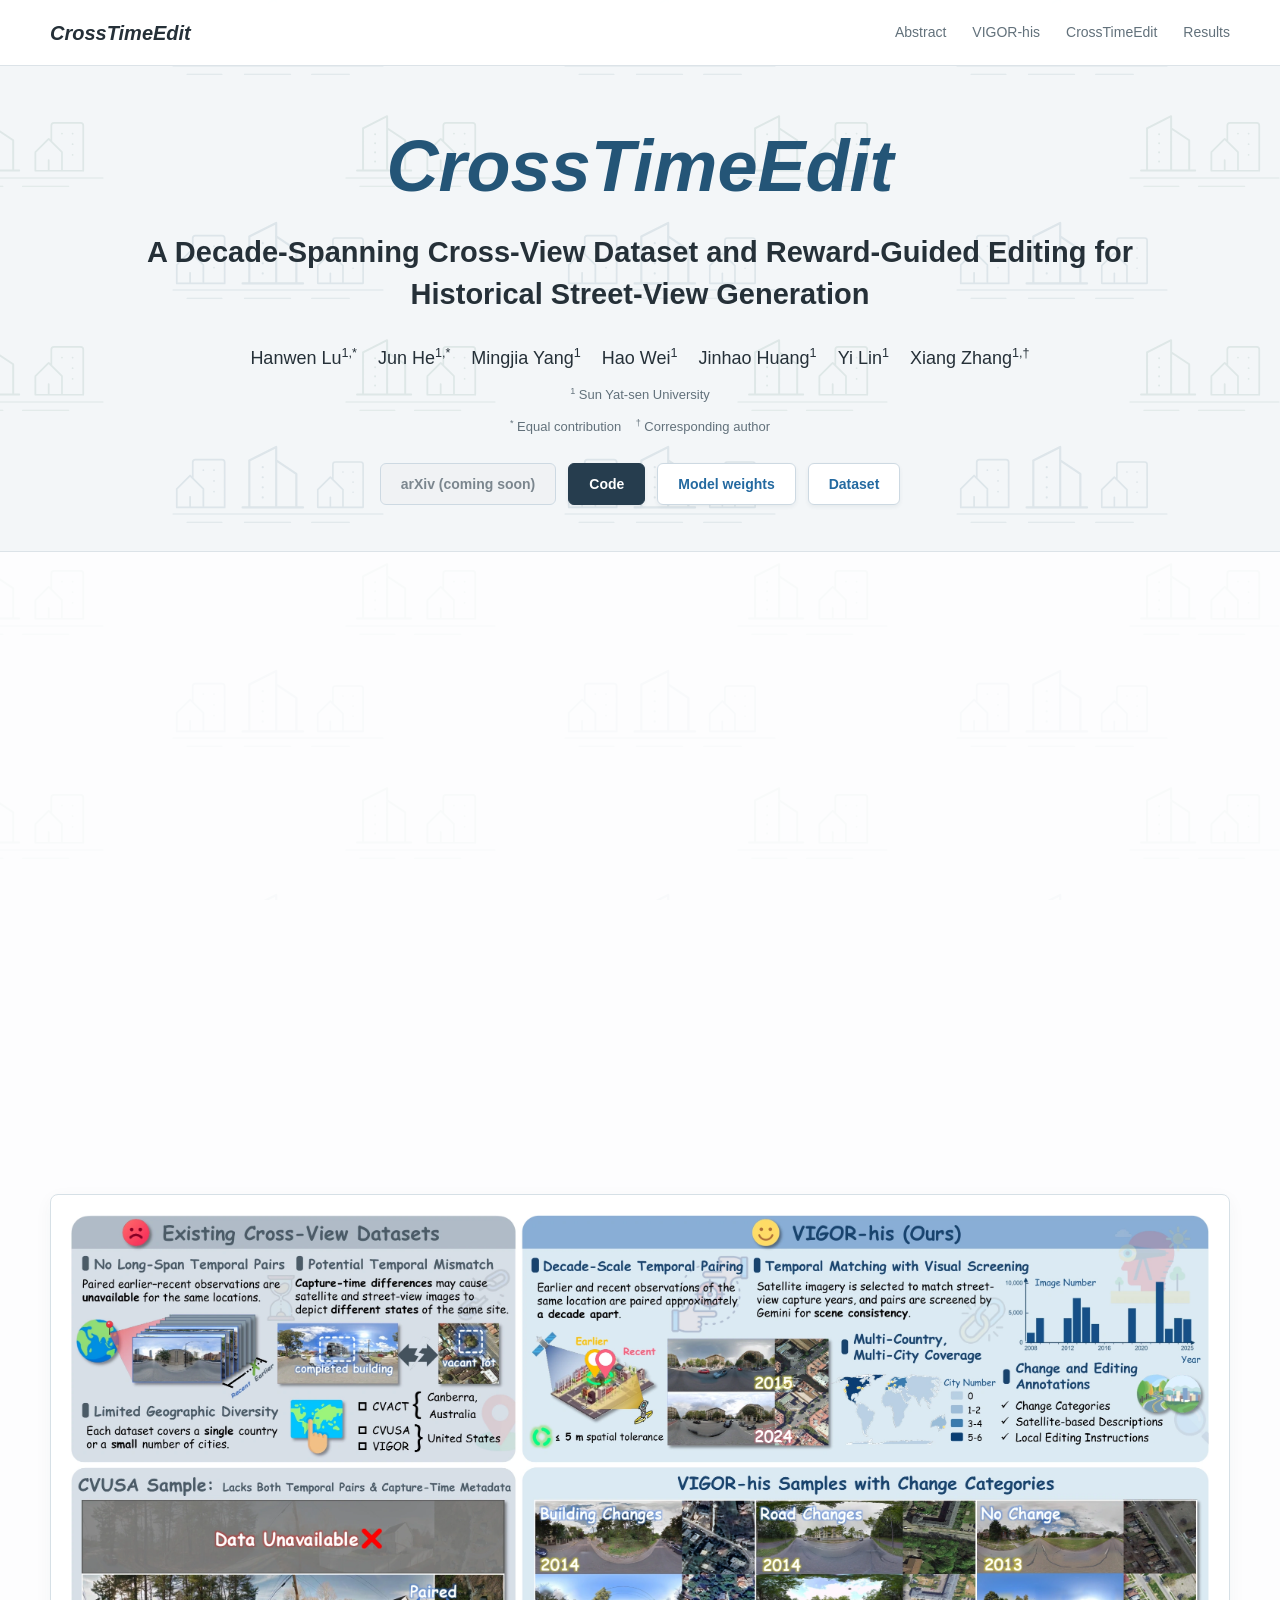
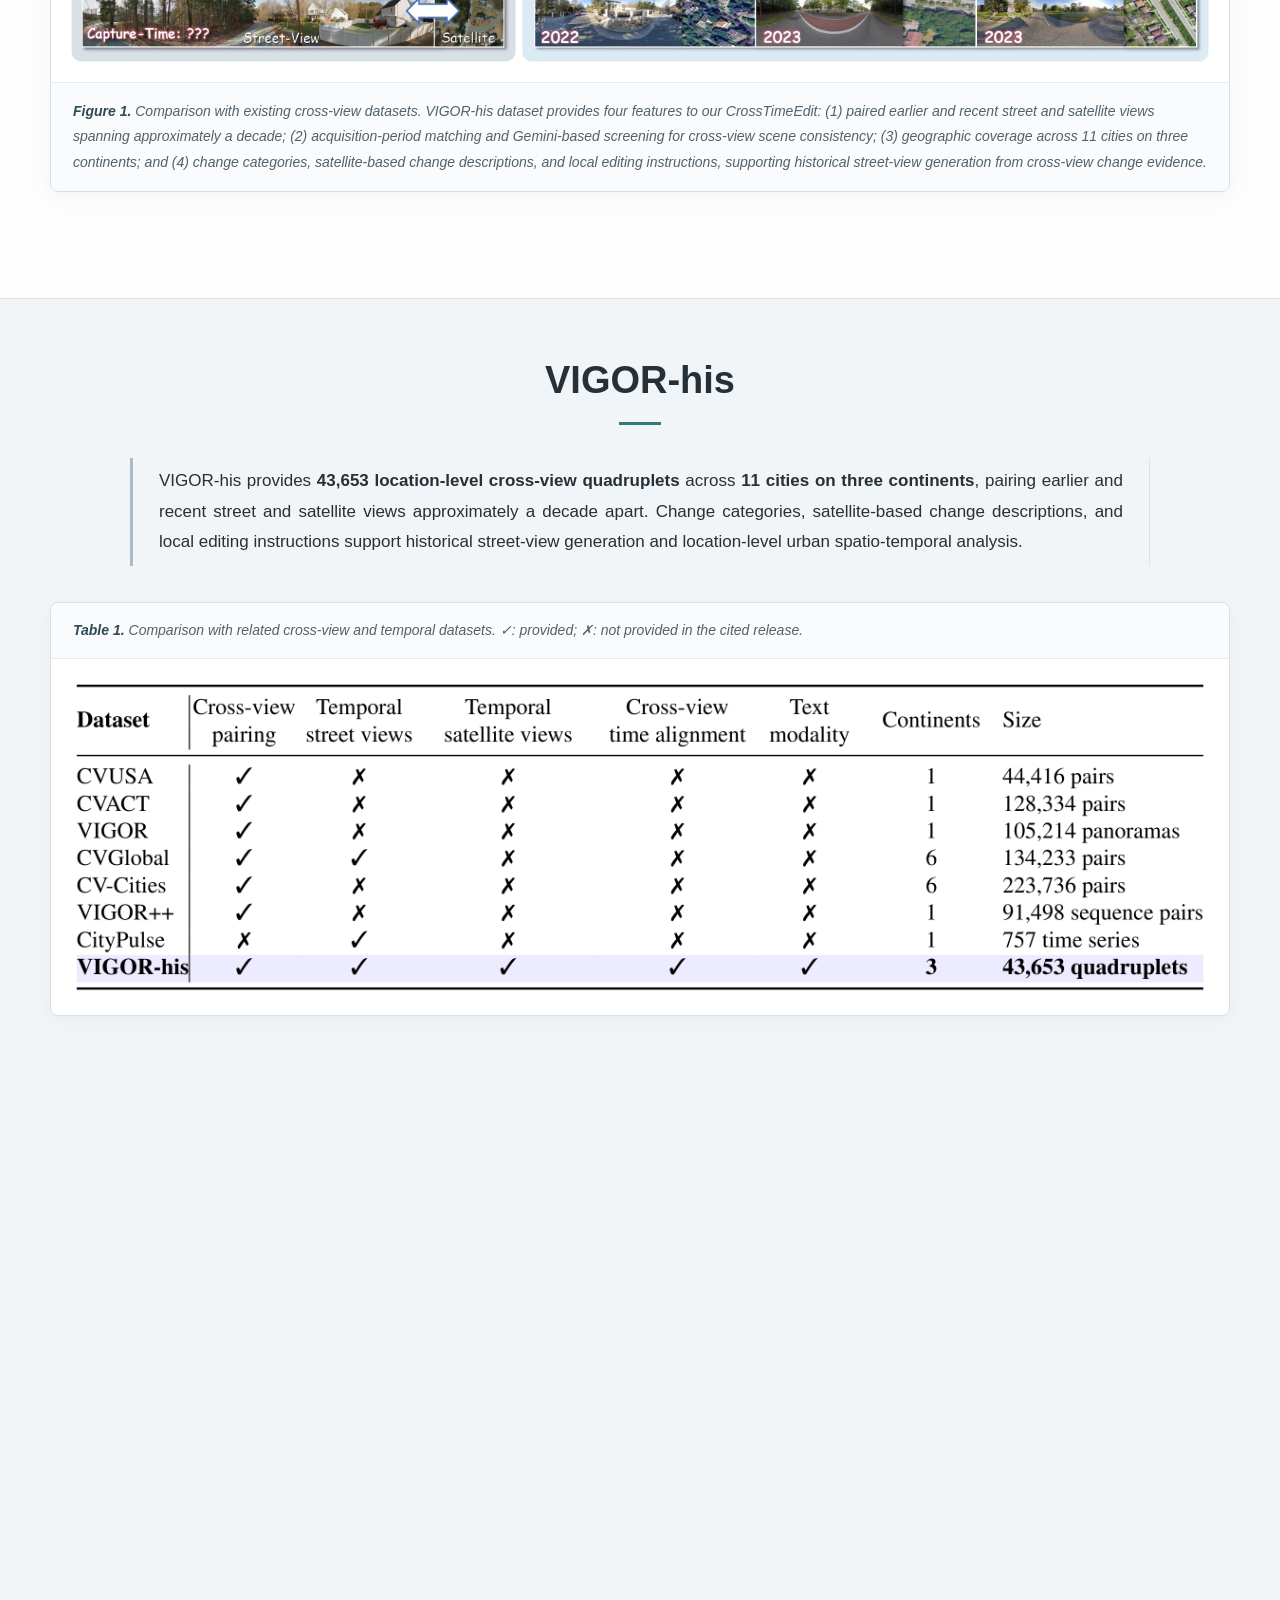
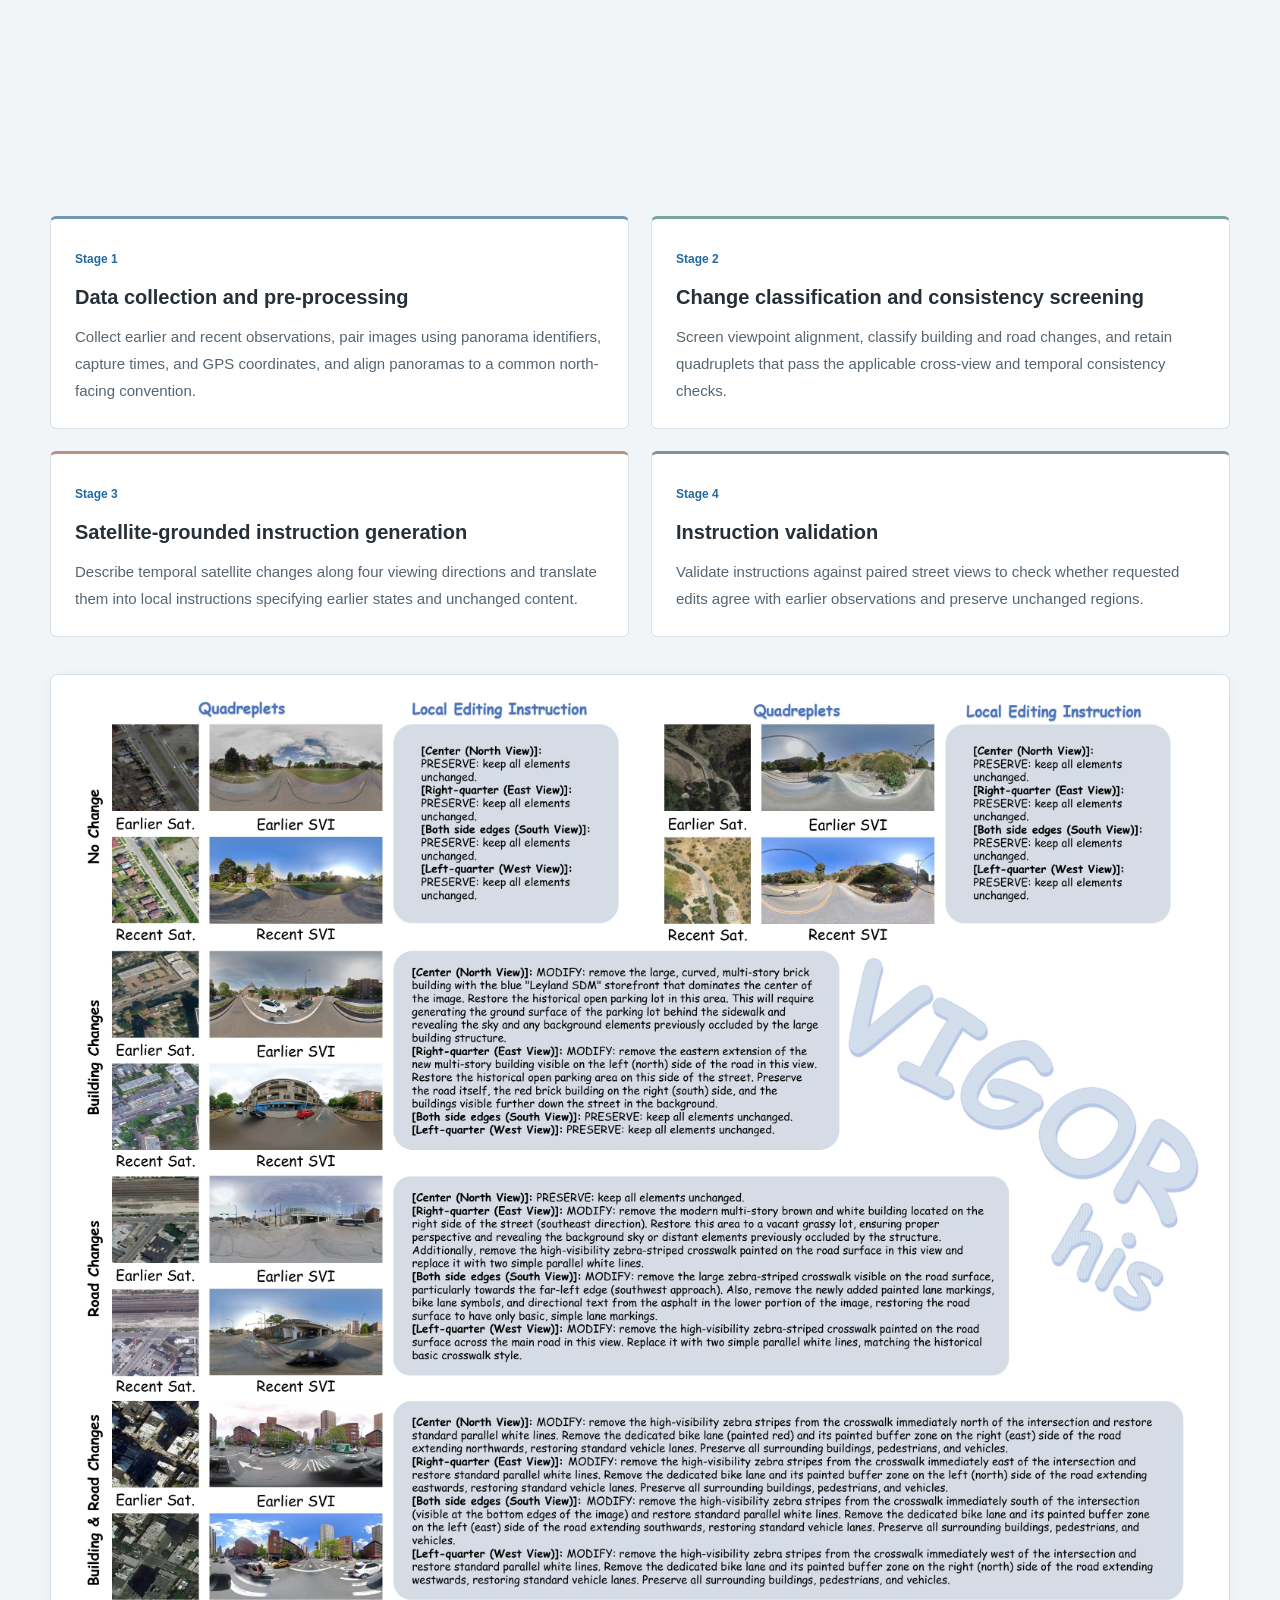
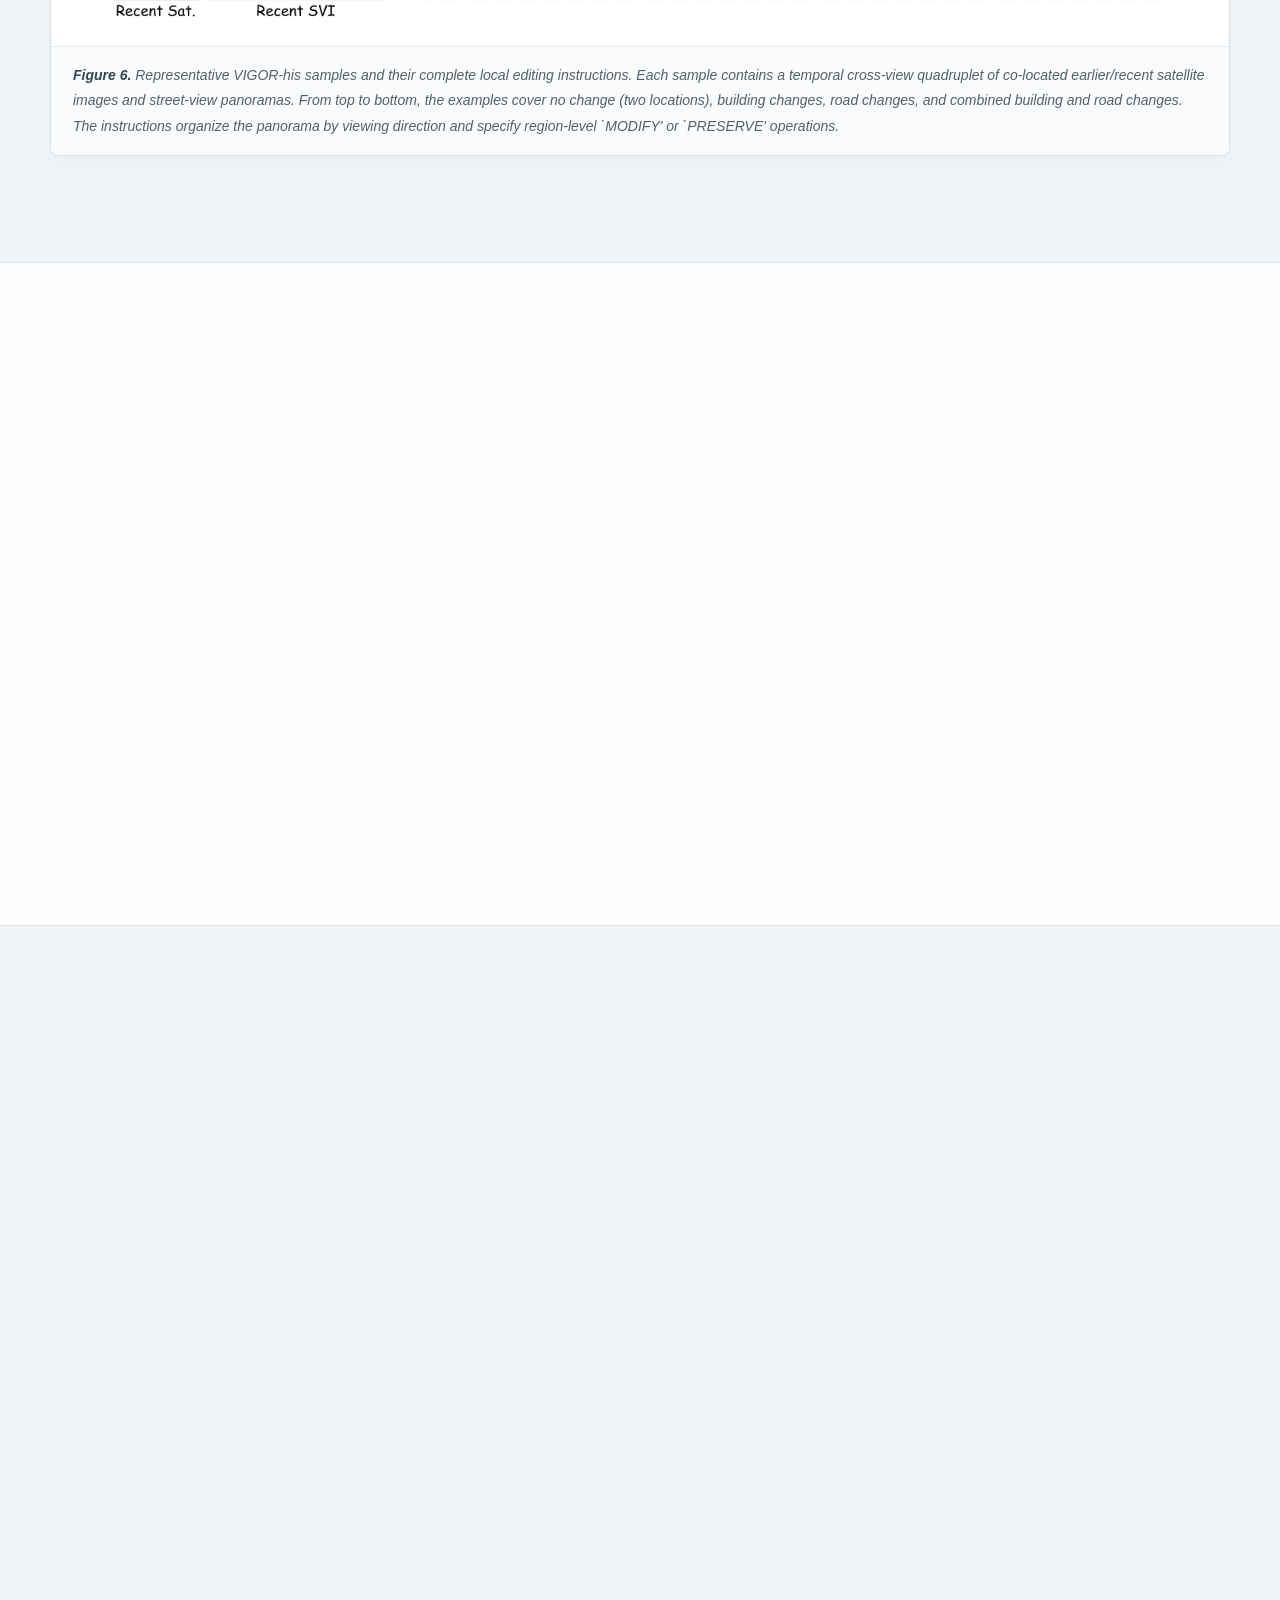
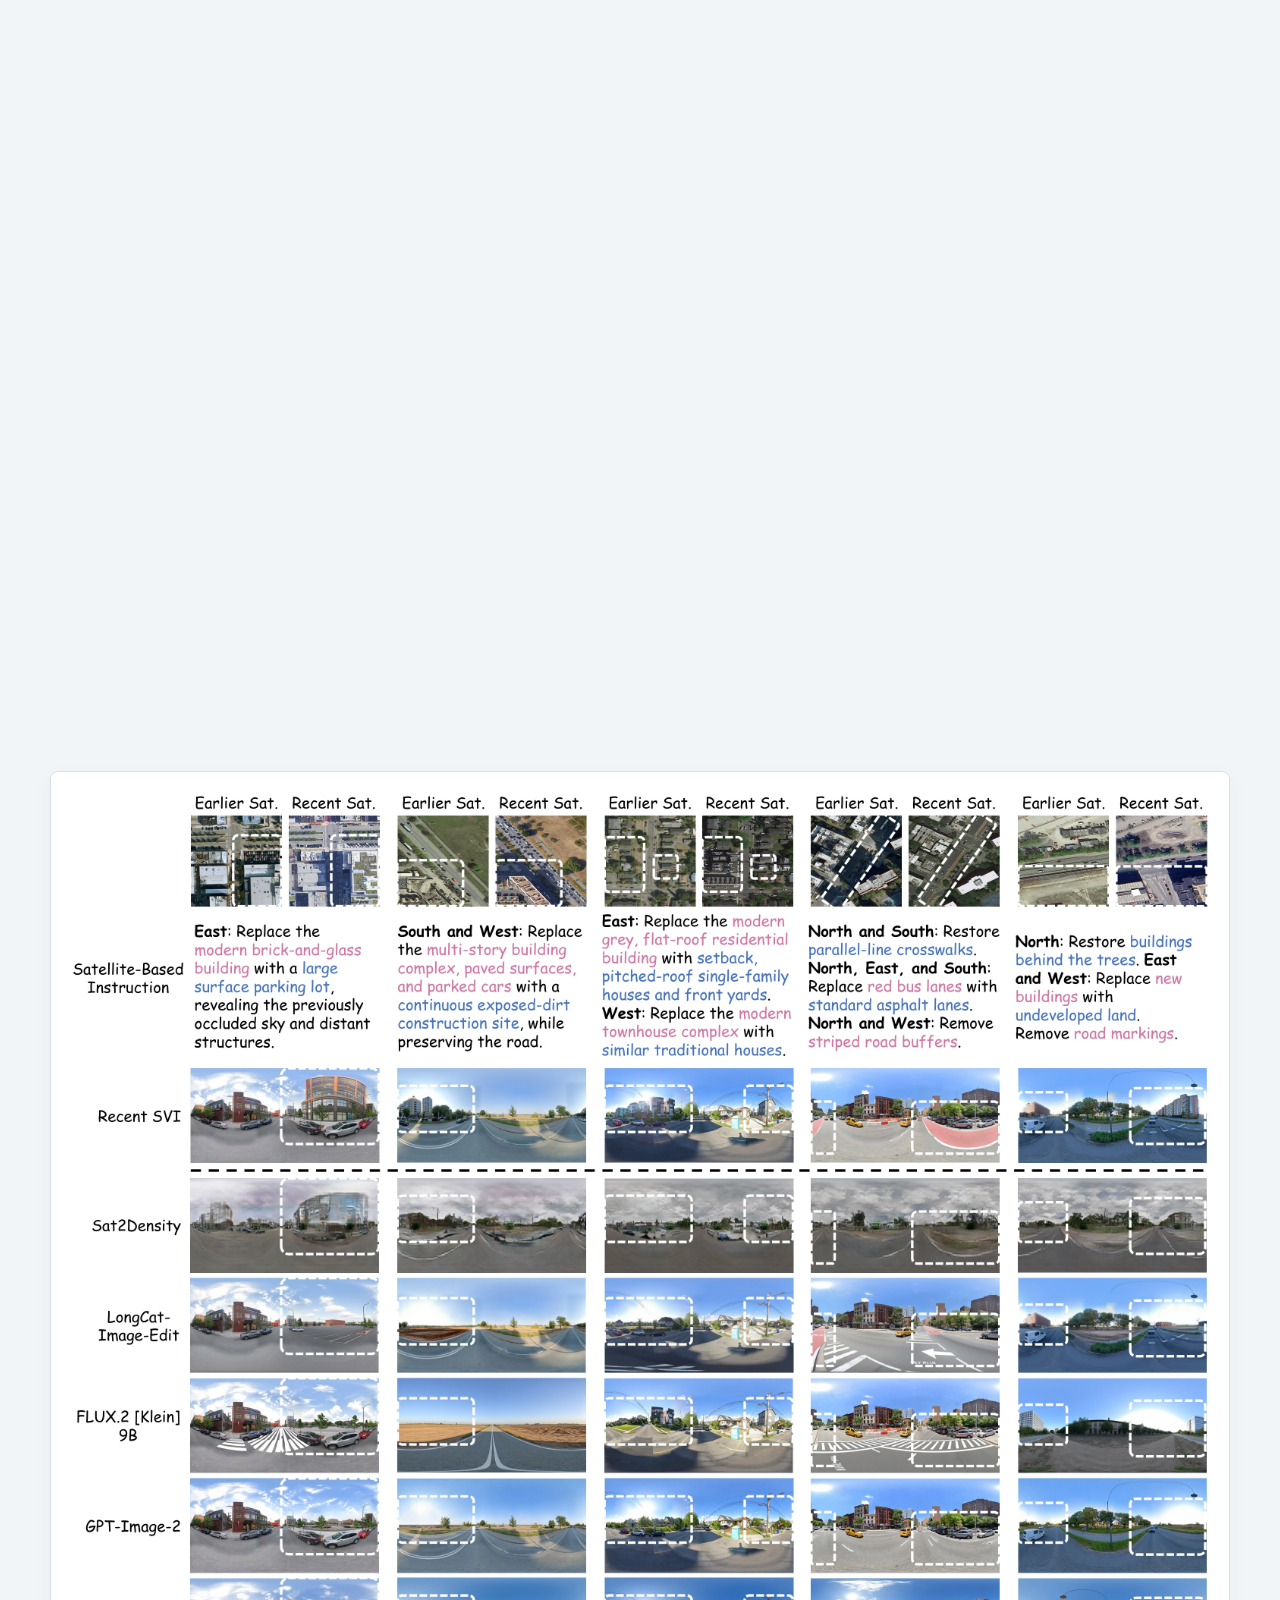
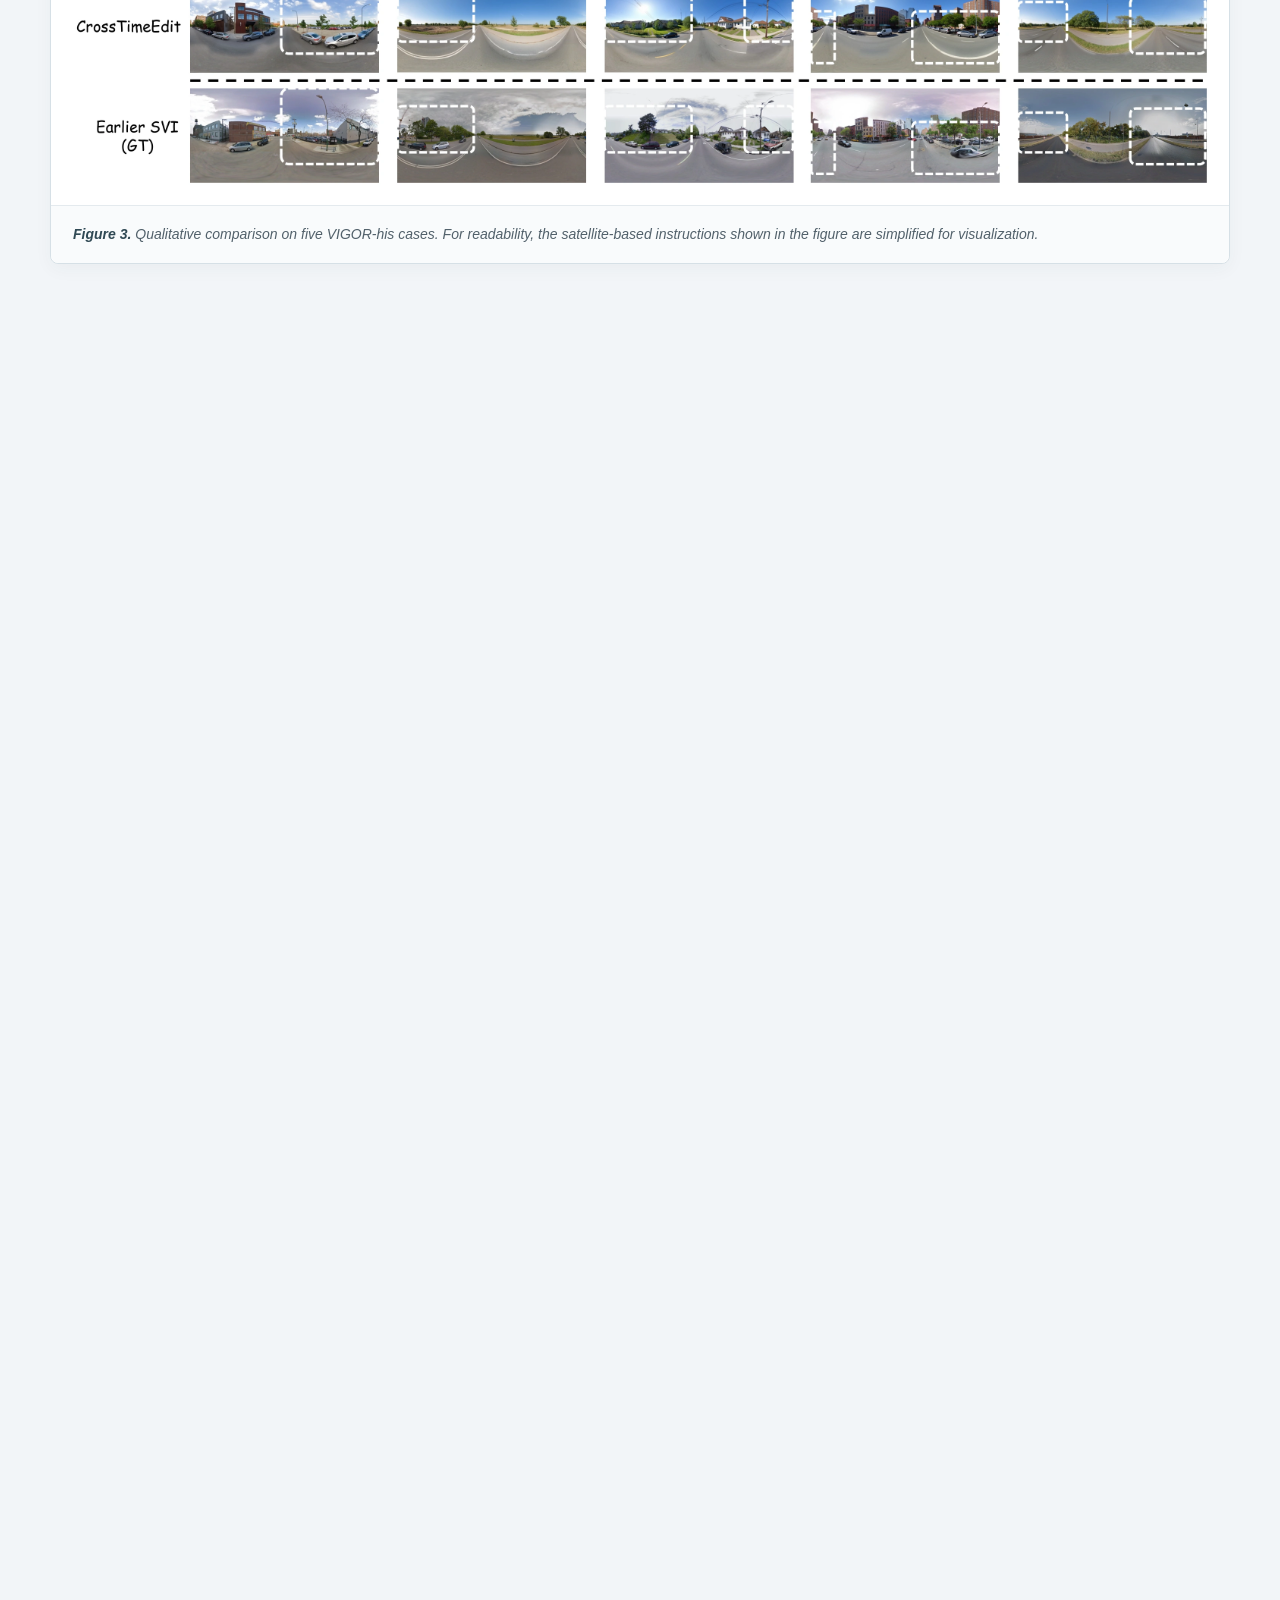
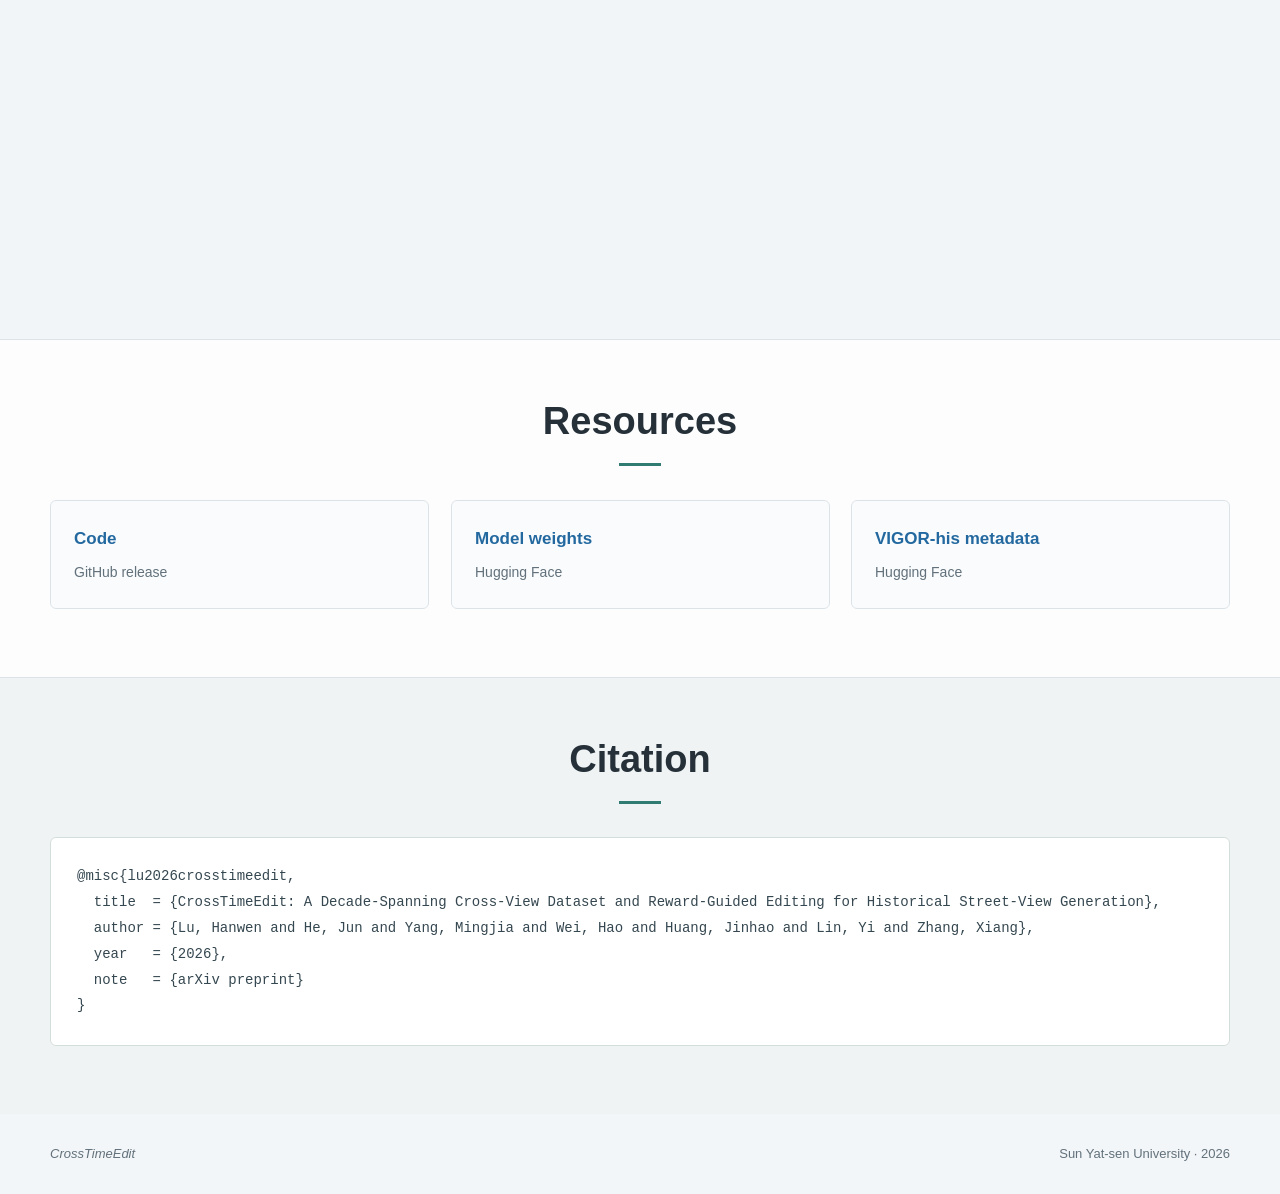
==== index.html @ 9ff61254 "Initial public release" ====
<!doctype html>
<html lang="en">
<head>
<meta charset="utf-8">
<meta name="viewport" content="width=device-width, initial-scale=1">
<meta name="description" content="CrossTimeEdit and VIGOR-his: a decade-spanning cross-view dataset and reward-guided editing for historical street-view generation.">
<title>CrossTimeEdit</title>
<link rel="stylesheet" href="style.v4.css?v=20260928-reveal">
<script src="reveal.js?v=20260928-reveal-bidirectional" defer></script>
</head>
<body>
<div class="map-backdrop" aria-hidden="true"></div>
<header class="topbar"><a class="brand" href="#top"><em>CrossTimeEdit</em></a><nav aria-label="Primary navigation"><a href="#abstract">Abstract</a><a href="#dataset">VIGOR-his</a><a href="#method">CrossTimeEdit</a><a href="#results">Results</a></nav></header>
<main id="top">
<section class="hero wrap">
<h1><em>CrossTimeEdit</em></h1>
<p class="subtitle"><strong>A Decade-Spanning Cross-View Dataset and Reward-Guided Editing for Historical Street-View Generation</strong></p>
<p class="authors"><span>Hanwen Lu<sup>1,*</sup></span> <span>Jun He<sup>1,*</sup></span> <span>Mingjia Yang<sup>1</sup></span> <span>Hao Wei<sup>1</sup></span> <span>Jinhao Huang<sup>1</sup></span> <span>Yi Lin<sup>1</sup></span> <span>Xiang Zhang<sup>1,†</sup></span></p>
<p class="affiliation notes"><sup>1</sup> Sun Yat-sen University</p><p class="notes"><sup>*</sup> Equal contribution &nbsp;&nbsp; <sup>†</sup> Corresponding author</p>
<div class="actions"><span class="button unavailable" aria-disabled="true">arXiv (coming soon)</span><a class="button primary" href="https://github.com/LuHanwen67/CrossTimeEdit-release">Code</a><a class="button" href="https://huggingface.co/LuHanwen/CrossTimeEdit-LoRA">Model weights</a><a class="button" href="https://huggingface.co/datasets/LuHanwen/VIGOR-his-metadata">Dataset</a></div>
</section>
<section class="section wrap" id="abstract"><h2>Abstract</h2><div class="prose"><p>Historical street-view imagery records urban evolution, but uneven coverage leaves substantial gaps in historical records. Generating plausible past appearances requires restoring changed structures while preserving persistent scene content. We construct VIGOR-his, a decade-spanning cross-view dataset containing 43,653 location-level quadruplets across 11 cities on three continents. Its automated pipeline performs spatial pairing, consistency screening, change classification, and the generation and validation of satellite-based change descriptions and local editing instructions. Based on VIGOR-his, we propose CrossTimeEdit, a model that reformulates historical street-view generation as editing, using recent street views to constrain viewpoint and unchanged appearance and temporal satellite differences as change evidence. Starting from FLUX.2 [Klein] 4B, we train CrossTimeEdit through supervised fine-tuning (SFT) followed by online reinforcement learning (RL). We design three street-view editing criteria, namely Instruction Alignment (IA), Background Preservation (BP), and Quality and Physical Plausibility (QP), as both RL reward dimensions and evaluation metrics. We optimize this multi-reward objective using Within Group Relative Policy Optimization for flow-matching models (Flow-GRPO) with Group reward-Decoupled Normalization Policy Optimization (GDPO), which normalizes each reward dimension before aggregation. CrossTimeEdit improves overall performance across the three editing criteria by 17.12% over the pretrained baseline and outperforms cross-view generation models in scene consistency, visual realism, and perceptual quality.</p></div><figure id="figure-1"><a href="assets/figure1.webp" target="_blank" rel="noopener" aria-label="Open Figure 1 at full resolution"><img width="3000" height="1179" src="assets/figure1.webp" alt="Comparison with existing cross-view datasets. VIGOR-his dataset provides four features to our CrossTimeEdit: (1) paired earlier and recent street and satellite views spanning approximately a decade; (2) acquisition-period matching and Gemini-based screening for cross-view scene consistency; (3) geographic coverage across 11 cities on three continents; and (4) change categories, satellite-based change descriptions, and local editing instructions, supporting historical street-view generation from cross-view change evidence." fetchpriority="high"></a><figcaption><em><strong>Figure 1.</strong> Comparison with existing cross-view datasets. VIGOR-his dataset provides four features to our CrossTimeEdit: (1) paired earlier and recent street and satellite views spanning approximately a decade; (2) acquisition-period matching and Gemini-based screening for cross-view scene consistency; (3) geographic coverage across 11 cities on three continents; and (4) change categories, satellite-based change descriptions, and local editing instructions, supporting historical street-view generation from cross-view change evidence.</em></figcaption></figure></section>
<section class="section wrap" id="dataset"><h2>VIGOR-his</h2>
<div class="prose"><p>VIGOR-his provides <strong>43,653 location-level cross-view quadruplets</strong> across <strong>11 cities on three continents</strong>, pairing earlier and recent street and satellite views approximately a decade apart. Change categories, satellite-based change descriptions, and local editing instructions support historical street-view generation and location-level urban spatio-temporal analysis.</p></div>
<figure class="pdf-table" id="table-1"><p class="table-caption" id="table-1-caption"><em><strong>Table 1.</strong> Comparison with related cross-view and temporal datasets. ✓: provided; ✗: not provided in the cited release.</em></p><a href="assets/table1.png" target="_blank" rel="noopener" aria-label="Open Table 1 at full resolution"><img src="assets/table1.png" width="2400" height="666" alt="Table 1, cropped directly from the paper PDF. Table 1. Comparison with related cross-view and temporal datasets. ✓: provided; ✗: not provided in the cited release." loading="lazy"></a></figure>
<figure id="figure-2"><a href="assets/figure2.webp" target="_blank" rel="noopener" aria-label="Open Figure 2 at full resolution"><img width="3000" height="1512" src="assets/figure2.webp" alt="VIGOR-his dataset construction pipeline, including data preprocessing, viewpoint screening and change classification, cross-view and temporal consistency screening, satellite-based change description generation, local editing instruction generation, and instruction consistency validation. Temporal satellite differences guide instructions describing the earlier states of changed regions, while recent street views anchor viewpoint and unchanged appearance." loading="lazy"></a><figcaption><em><strong>Figure 2.</strong> VIGOR-his dataset construction pipeline, including data preprocessing, viewpoint screening and change classification, cross-view and temporal consistency screening, satellite-based change description generation, local editing instruction generation, and instruction consistency validation. Temporal satellite differences guide instructions describing the earlier states of changed regions, while recent street views anchor viewpoint and unchanged appearance.</em></figcaption></figure>
<div class="stages"><article><span class="stage-label">Stage 1</span><h3>Data collection and pre-processing</h3><p>Collect earlier and recent observations, pair images using panorama identifiers, capture times, and GPS coordinates, and align panoramas to a common north-facing convention.</p></article>
<article><span class="stage-label">Stage 2</span><h3>Change classification and consistency screening</h3><p>Screen viewpoint alignment, classify building and road changes, and retain quadruplets that pass the applicable cross-view and temporal consistency checks.</p></article>
<article><span class="stage-label">Stage 3</span><h3>Satellite-grounded instruction generation</h3><p>Describe temporal satellite changes along four viewing directions and translate them into local instructions specifying earlier states and unchanged content.</p></article>
<article><span class="stage-label">Stage 4</span><h3>Instruction validation</h3><p>Validate instructions against paired street views to check whether requested edits agree with earlier observations and preserve unchanged regions.</p></article></div>
<figure id="figure-6"><a href="assets/figure6.webp" target="_blank" rel="noopener" aria-label="Open Figure 6 at full resolution"><img width="3000" height="2455" src="assets/figure6.webp" alt="Representative VIGOR-his samples and their complete local editing instructions. Each sample contains a temporal cross-view quadruplet of co-located earlier/recent satellite images and street-view panoramas. From top to bottom, the examples cover no change (two locations), building changes, road changes, and combined building and road changes. The instructions organize the panorama by viewing direction and specify region-level `MODIFY' or `PRESERVE' operations." loading="lazy"></a><figcaption><em><strong>Figure 6.</strong> Representative VIGOR-his samples and their complete local editing instructions. Each sample contains a temporal cross-view quadruplet of co-located earlier/recent satellite images and street-view panoramas. From top to bottom, the examples cover no change (two locations), building changes, road changes, and combined building and road changes. The instructions organize the panorama by viewing direction and specify region-level `MODIFY' or `PRESERVE' operations.</em></figcaption></figure>
</section>
<section class="section wrap" id="method"><h2>CrossTimeEdit</h2>
<div class="prose"><p>CrossTimeEdit formulates historical street-view generation as local image editing. A recent street view constrains viewpoint and unchanged appearance, while a satellite-derived instruction specifies the earlier states of changed regions. Earlier street views provide supervision and evaluation targets, but are not generation inputs.</p></div>
<div class="method-steps"><article><span class="stage-label">01 / Supervised initialization</span><h3>Learn editing and preservation</h3><p>We train LoRA adapters on FLUX.2 [Klein] 4B using VIGOR-his. Changed samples teach historical editing, while no-change samples provide identity supervision for content preservation.</p></article>
<article><span class="stage-label">02 / Three-criterion rewards</span><h3>Assess complementary requirements</h3><p>Instruction Alignment (IA), Background Preservation (BP), and Quality and Physical Plausibility (QP) provide distinct RL reward dimensions and street-view editing evaluation metrics.</p></article>
<article><span class="stage-label">03 / Online reinforcement learning</span><h3>Optimize multiple rewards</h3><p>Flow-GRPO updates the SFT-initialized LoRA policy using VLM-scored candidates. GDPO normalizes each reward dimension independently before aggregation to account for their unequal variability.</p></article></div></section>
<section class="section wrap" id="results"><h2>Results</h2>
<figure class="pdf-table" id="table-2"><p class="table-caption" id="table-2-caption"><em><strong>Table 2.</strong> Quantitative comparison with general image editing models on VIGOR-his.</em></p><a href="assets/table2.png" target="_blank" rel="noopener" aria-label="Open Table 2 at full resolution"><img src="assets/table2.png" width="2400" height="810" alt="Table 2, cropped directly from the paper PDF. Table 2. Quantitative comparison with general image editing models on VIGOR-his." loading="lazy"></a></figure>
<figure class="pdf-table" id="table-3"><p class="table-caption" id="table-3-caption"><em><strong>Table 3.</strong> Quantitative comparison with cross-view generation models on VIGOR-his.</em></p><a href="assets/table3.png" target="_blank" rel="noopener" aria-label="Open Table 3 at full resolution"><img src="assets/table3.png" width="2400" height="432" alt="Table 3, cropped directly from the paper PDF. Table 3. Quantitative comparison with cross-view generation models on VIGOR-his." loading="lazy"></a></figure>
<figure class="pdf-table compact-table" id="table-4"><p class="table-caption" id="table-4-caption"><em><strong>Table 4.</strong> Ablations of CrossTimeEdit under the same VLM protocol.</em></p><a href="assets/table4.png" target="_blank" rel="noopener" aria-label="Open Table 4 at full resolution"><img src="assets/table4.png" width="1212" height="504" alt="Table 4, cropped directly from the paper PDF. Table 4. Ablations of CrossTimeEdit under the same VLM protocol." loading="lazy"></a></figure>
<figure id="figure-3"><a href="assets/figure3.webp" target="_blank" rel="noopener" aria-label="Open Figure 3 at full resolution"><img width="3000" height="2618" src="assets/figure3.webp" alt="Qualitative comparison on five VIGOR-his cases. For readability, the satellite-based instructions shown in the figure are simplified for visualization." loading="lazy"></a><figcaption><em><strong>Figure 3.</strong> Qualitative comparison on five VIGOR-his cases. For readability, the satellite-based instructions shown in the figure are simplified for visualization.</em></figcaption></figure>
<figure id="figure-7"><a href="assets/figure7.webp" target="_blank" rel="noopener" aria-label="Open Figure 7 at full resolution"><img width="3000" height="2206" src="assets/figure7.webp" alt="Qualitative ablation comparison on three matched locations. Each row shows earlier and recent satellite images, the recent street view, the earlier street-view target, and outputs from the Baseline, w/o SFT, w/o GT, w/o DGN, w/o RL, and Full variants. For readability, the satellite-based instructions shown in the figure are simplified for visualization." loading="lazy"></a><figcaption><em><strong>Figure 7.</strong> Qualitative ablation comparison on three matched locations. Each row shows earlier and recent satellite images, the recent street view, the earlier street-view target, and outputs from the Baseline, w/o SFT, w/o GT, w/o DGN, w/o RL, and Full variants. For readability, the satellite-based instructions shown in the figure are simplified for visualization.</em></figcaption></figure>
<figure id="figure-8"><a href="assets/figure8.webp" target="_blank" rel="noopener" aria-label="Open Figure 8 at full resolution"><img width="3000" height="1068" src="assets/figure8.webp" alt="Qualitative comparison with cross-view generation models. Each row shows an earlier satellite image, outputs from Sat2Density and ControlS2S, the CrossTimeEdit output, and the corresponding earlier street-view ground truth." loading="lazy"></a><figcaption><em><strong>Figure 8.</strong> Qualitative comparison with cross-view generation models. Each row shows an earlier satellite image, outputs from Sat2Density and ControlS2S, the CrossTimeEdit output, and the corresponding earlier street-view ground truth.</em></figcaption></figure>
</section>
<section class="section wrap" id="resources"><h2>Resources</h2><div class="resources"><a href="https://github.com/LuHanwen67/CrossTimeEdit-release"><strong>Code</strong><span>GitHub release</span></a><a href="https://huggingface.co/LuHanwen/CrossTimeEdit-LoRA"><strong>Model weights</strong><span>Hugging Face</span></a><a href="https://huggingface.co/datasets/LuHanwen/VIGOR-his-metadata"><strong>VIGOR-his metadata</strong><span>Hugging Face</span></a></div></section>
<section class="section wrap" id="citation"><h2>Citation</h2><pre><code>@misc{lu2026crosstimeedit,
  title  = {CrossTimeEdit: A Decade-Spanning Cross-View Dataset and Reward-Guided Editing for Historical Street-View Generation},
  author = {Lu, Hanwen and He, Jun and Yang, Mingjia and Wei, Hao and Huang, Jinhao and Lin, Yi and Zhang, Xiang},
  year   = {2026},
  note   = {arXiv preprint}
}</code></pre></section>
</main><footer class="wrap"><em>CrossTimeEdit</em><span>Sun Yat-sen University · 2026</span></footer>
</body>
</html>
---- style.v4.css ----
:root { --ink:#253038; --muted:#62717b; --line:#dce3e8; --accent:#2369a0; --green:#307c73; --paper:#f3f6f8; }
* { box-sizing:border-box; letter-spacing:0; }
html { scroll-behavior:smooth; scroll-padding-top:90px; }
body { margin:0; background:var(--paper); color:var(--ink); font:17px/1.8 "Segoe UI",Arial,sans-serif; }
body { isolation:isolate; }
.map-backdrop { position:fixed; inset:0; z-index:-1; overflow:hidden; pointer-events:none; }
.map-backdrop::before { content:""; position:absolute; inset:-240px; opacity:.15; background-image:url("assets/city-lineart.svg"); background-size:392px 224px; animation:map-drift 22s linear infinite alternate; will-change:transform; }
@keyframes map-drift { from { transform:translate3d(-35px,-25px,0); } to { transform:translate3d(65px,45px,0); } }
a { color:var(--accent); text-decoration:none; }
a:hover { text-decoration:underline; }
a:focus-visible { outline:3px solid var(--accent); outline-offset:4px; }
.wrap { width:min(1180px,calc(100% - 48px)); margin-inline:auto; }
.topbar { min-height:66px; padding:12px max(24px,calc((100% - 1180px)/2)); display:flex; align-items:center; justify-content:space-between; gap:24px; border-bottom:1px solid var(--line); background:#fffffff5; position:sticky; top:0; z-index:4; backdrop-filter:blur(12px); }
.brand { font-weight:750; font-size:20px; color:var(--ink); }
nav { display:flex; gap:26px; font-size:14px; }
nav a { color:var(--muted); }
nav a:hover { color:var(--accent); }
.hero { padding:60px 0 46px; text-align:center; }
h1 { font-size:72px; line-height:1.12; margin:0 0 24px; font-weight:800; }
h1 em { color:#245577; }
.subtitle { max-width:1010px; margin:0 auto 26px; font-size:29px; line-height:1.45; }
.authors { margin:0 auto; max-width:1030px; font-size:18px; line-height:1.9; }
.authors span { display:inline-block; margin:0 8px; white-space:nowrap; }
.affiliation.notes { margin:8px 0; }
.notes { margin:0; color:var(--muted); font-size:13px; }
sup { font-size:.7em; }
.actions { display:flex; justify-content:center; flex-wrap:wrap; gap:12px; margin-top:25px; }
.button { display:inline-flex; align-items:center; justify-content:center; min-height:42px; padding:9px 20px; border:1px solid #cdd9e2; background:white; border-radius:6px; font-size:14px; line-height:1.5; font-weight:600; box-shadow:0 2px 4px #243e5010; transition:background .15s,border-color .15s; }
.button:hover { text-decoration:none; border-color:var(--accent); background:#edf5fa; }
.button.primary { background:#263d4e; color:#fff; border-color:#263d4e; }
.button.primary:hover { background:#34556b; }
.unavailable { color:#7b868e; background:#f0f2f4; box-shadow:none; }
.section.wrap { display:block; width:100%; min-width:0; margin:0; padding:58px max(24px,calc((100% - 1180px)/2)) 68px; border-top:1px solid var(--line); }
#abstract,#method,#resources { background:rgba(255,255,255,.78); }
#dataset,#results { background:rgba(241,245,247,.66); }
#citation { background:rgba(237,243,242,.78); }
.section h2 { text-align:center; font-size:38px; line-height:1.25; font-weight:800; margin:0 0 34px; }
.section h2::after { content:""; display:block; width:42px; height:3px; background:var(--green); margin:17px auto 0; }
.prose { max-width:1020px; margin:0 auto 32px; padding:8px 26px; border-left:3px solid #a6bccc; border-right:1px solid var(--line); }
.prose p { margin:0; text-align:justify; }
figure { display:block; width:100%; min-width:0; margin:38px auto; background:#fff; border:1px solid #d6e0e6; border-radius:8px; box-shadow:0 5px 18px #233a4b0b; }
figure img { display:block; width:100%; max-width:100%; height:auto; background:#fff; }
figure > a { display:block; margin:20px; cursor:zoom-in; }
figcaption,.table-caption { color:#52616b; font-size:14px; line-height:1.8; text-align:left; overflow-wrap:break-word; }
figcaption { display:block; width:100%; margin:0; padding:16px 22px; border-top:1px solid #e4eaee; background:#f9fbfc; border-radius:0 0 8px 8px; }
figcaption strong,.table-caption strong { color:#304954; }
.pdf-table { margin:36px auto; }
.table-caption { margin:0; padding:15px 22px; background:#f9fbfc; border-bottom:1px solid #e4eaee; border-radius:8px 8px 0 0; }
.compact-table { max-width:740px; }
.stages { display:grid; grid-template-columns:repeat(2,minmax(0,1fr)); gap:22px; margin:36px auto; }
.method-steps { display:grid; grid-template-columns:repeat(3,minmax(0,1fr)); gap:22px; margin-top:32px; }
article { min-width:0; border:1px solid var(--line); border-top:3px solid #7299b2; border-radius:6px; background:#fff; padding:24px; }
article:nth-child(2) { border-top-color:#79a69a; }
article:nth-child(3) { border-top-color:#b29382; }
article:nth-child(4) { border-top-color:#83929d; }
.stage-label { color:var(--accent); font-size:12px; font-weight:700; }
h3 { font-size:20px; line-height:1.4; margin:9px 0 12px; font-weight:700; }
article p { font-size:15px; line-height:1.8; margin:0; color:#566570; }
.resources { display:grid; grid-template-columns:repeat(3,minmax(0,1fr)); gap:22px; }
.resources > a { padding:23px; border:1px solid var(--line); border-radius:6px; background:#f9fbfc; transition:background .15s; }
.resources > a:hover { background:#eaf2f6; text-decoration:none; }
.resources strong,.resources span { display:block; }
.resources span { color:var(--muted); font-size:14px; margin-top:5px; }
pre { margin:0; padding:26px; overflow:auto; border:1px solid #d3deda; border-radius:6px; background:#fff; color:#354750; font:14px/1.85 Consolas,monospace; }
footer { padding:28px 0; display:flex; justify-content:space-between; color:var(--muted); font-size:13px; }
.reveal-ready [data-reveal] { opacity:0; transform:translate3d(0,24px,0); transition:opacity .7s ease,transform .7s cubic-bezier(.22,1,.36,1); transition-delay:var(--reveal-delay,0ms); will-change:opacity,transform; }
.reveal-ready [data-reveal].is-visible { opacity:1; transform:translate3d(0,0,0); }
@media(max-width:850px) { .method-steps { grid-template-columns:1fr; } h1 { font-size:60px; } .subtitle { font-size:25px; } }
@media(max-width:600px) {
.wrap { width:calc(100% - 32px); } body { font-size:16px; }
.map-backdrop::before { background-size:294px 168px; opacity:.12; }
.topbar { padding:12px 16px; flex-direction:column; gap:8px; position:static; }
nav { gap:16px; font-size:12px; flex-wrap:wrap; justify-content:center; }
.hero { padding:34px 0 30px; } h1 { font-size:40px; margin-bottom:18px; } .subtitle { font-size:21px; }
.authors { font-size:16px; } .section.wrap { padding:36px 16px 42px; }
.section h2 { font-size:30px; margin-bottom:26px; }
.prose { padding:4px 14px; border-right:0; } .prose p { text-align:left; }
.stages,.resources { grid-template-columns:1fr; gap:16px; } article { padding:20px; }
figure { margin:26px auto; } figure > a { margin:8px; }
figcaption,.table-caption { font-size:13px; padding:13px 15px; }
.button { padding:9px 14px; }
pre { padding:18px; font-size:12px; }
footer { flex-direction:column; gap:6px; }
}
@media(prefers-reduced-motion:reduce) { html { scroll-behavior:auto; } .button,.resources > a { transition:none; } .map-backdrop::before { animation:none; will-change:auto; } .reveal-ready [data-reveal] { opacity:1; transform:none; transition:none; will-change:auto; } }
@media print { .map-backdrop { display:none; } }
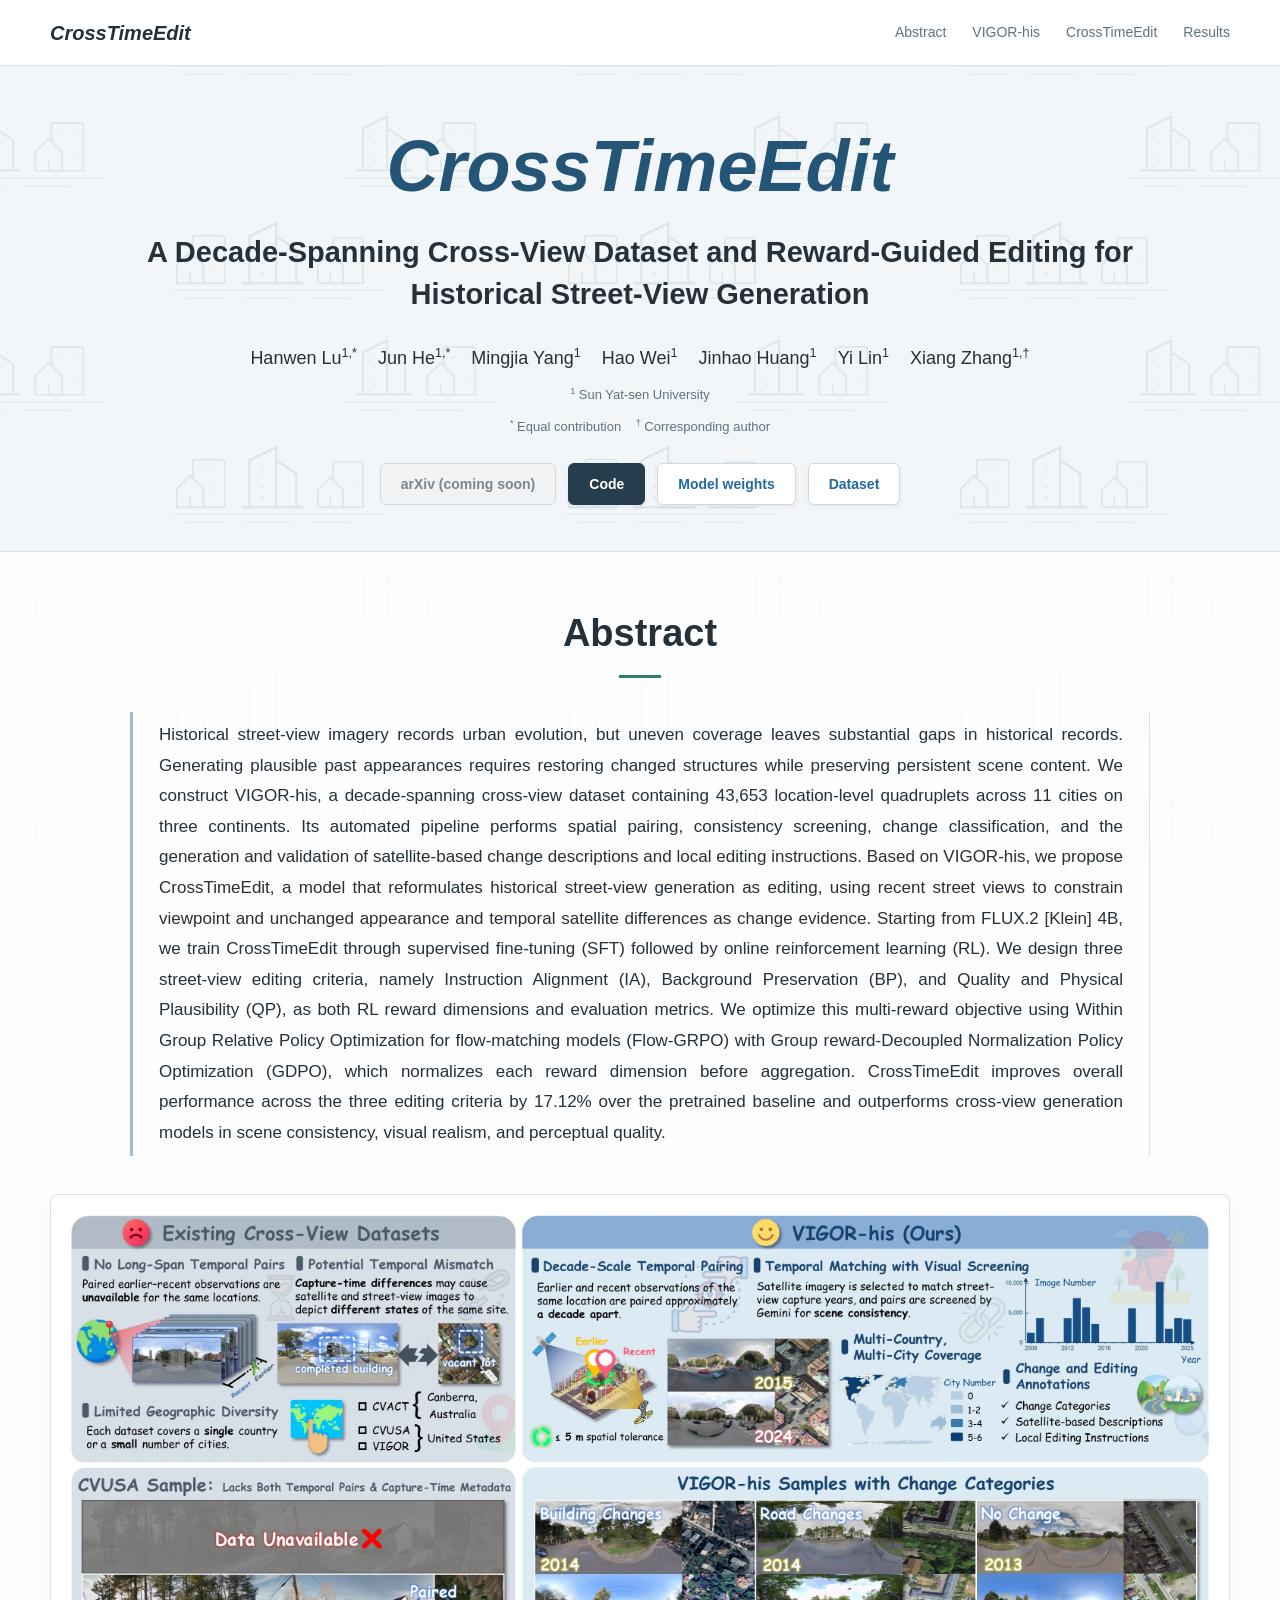
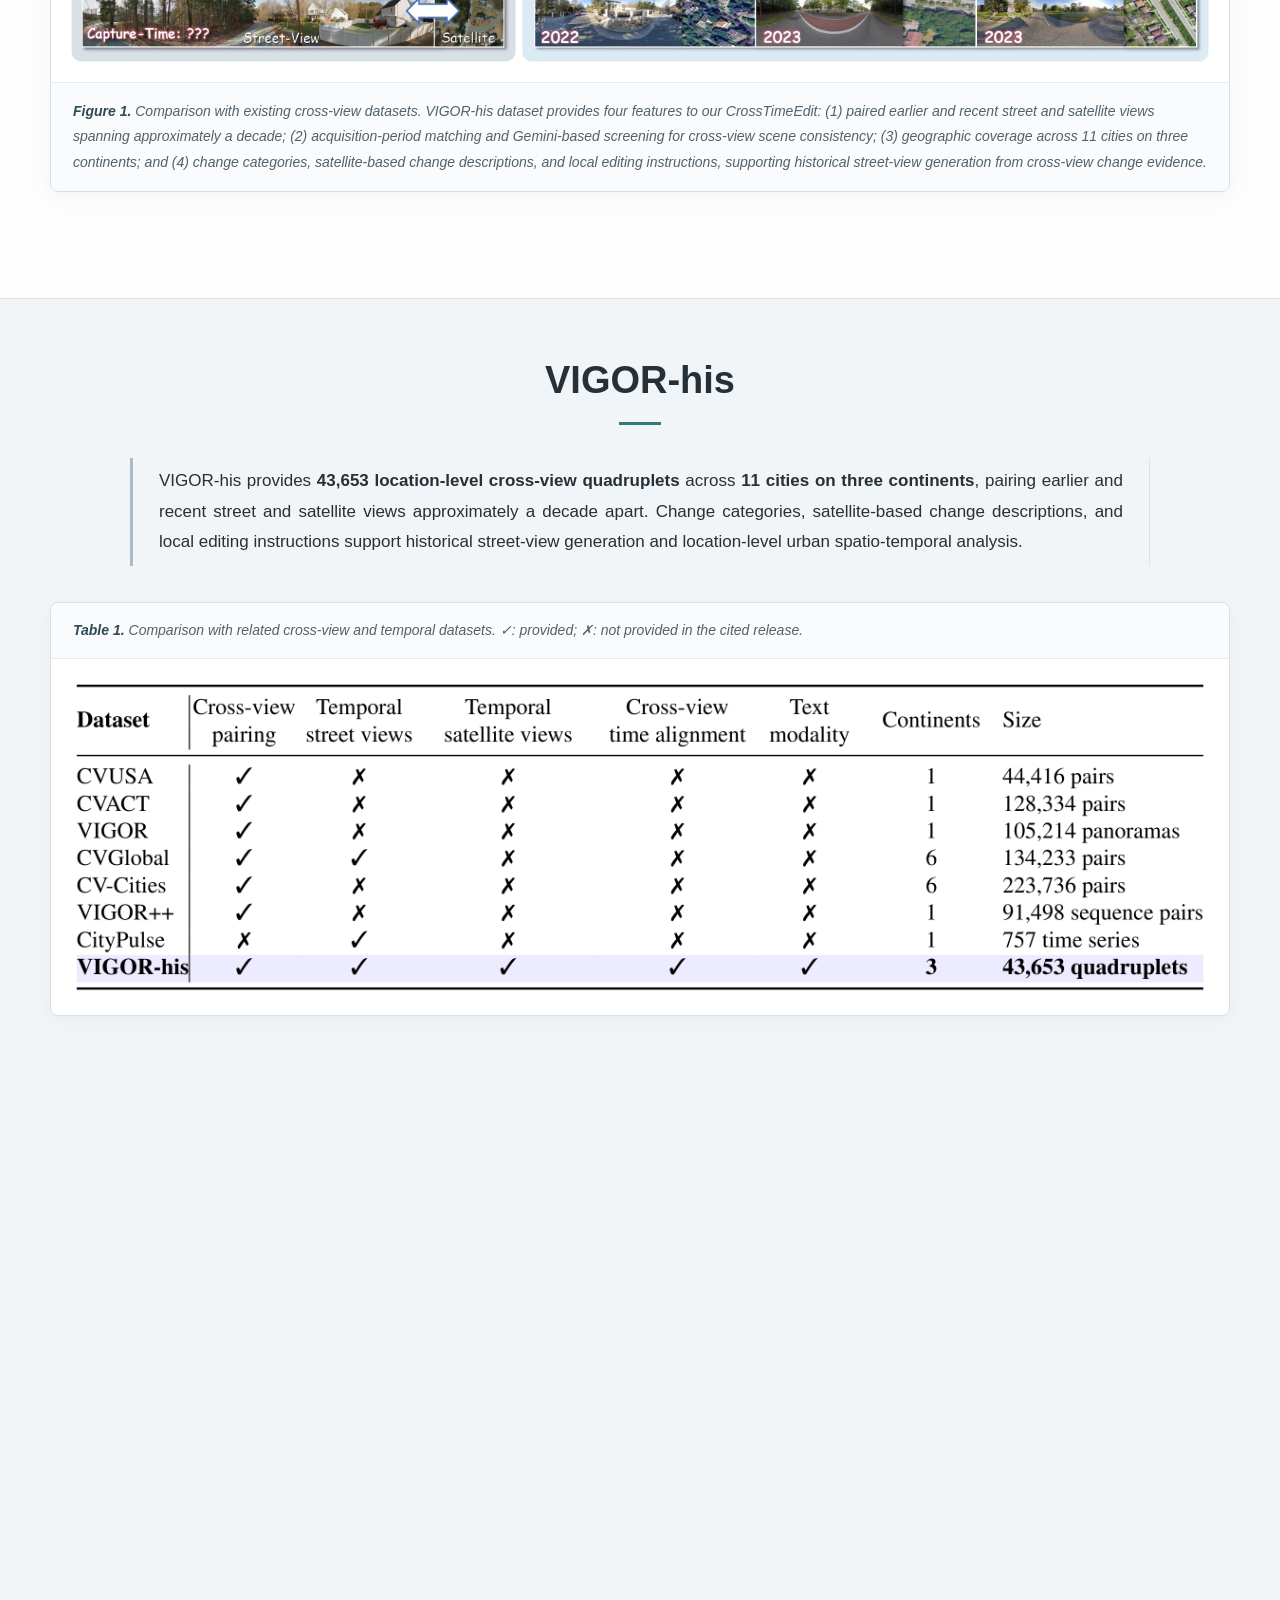
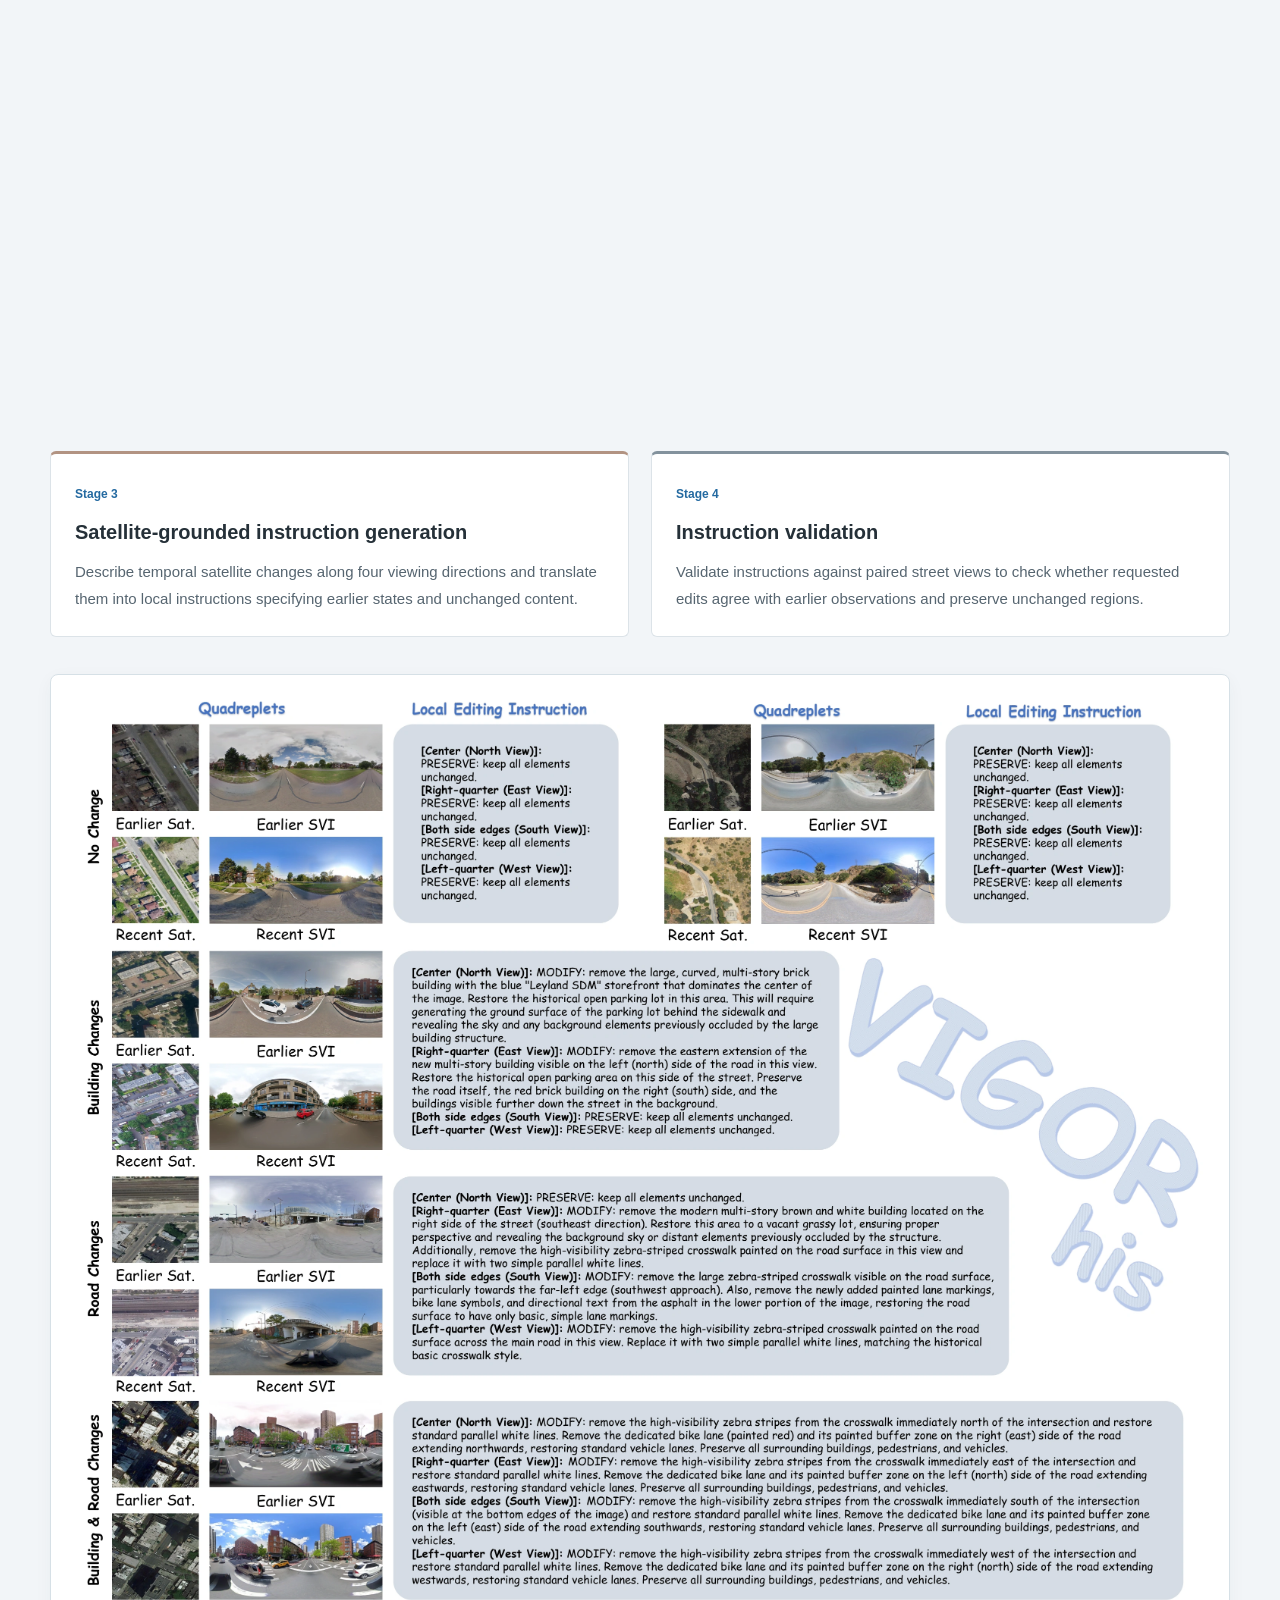
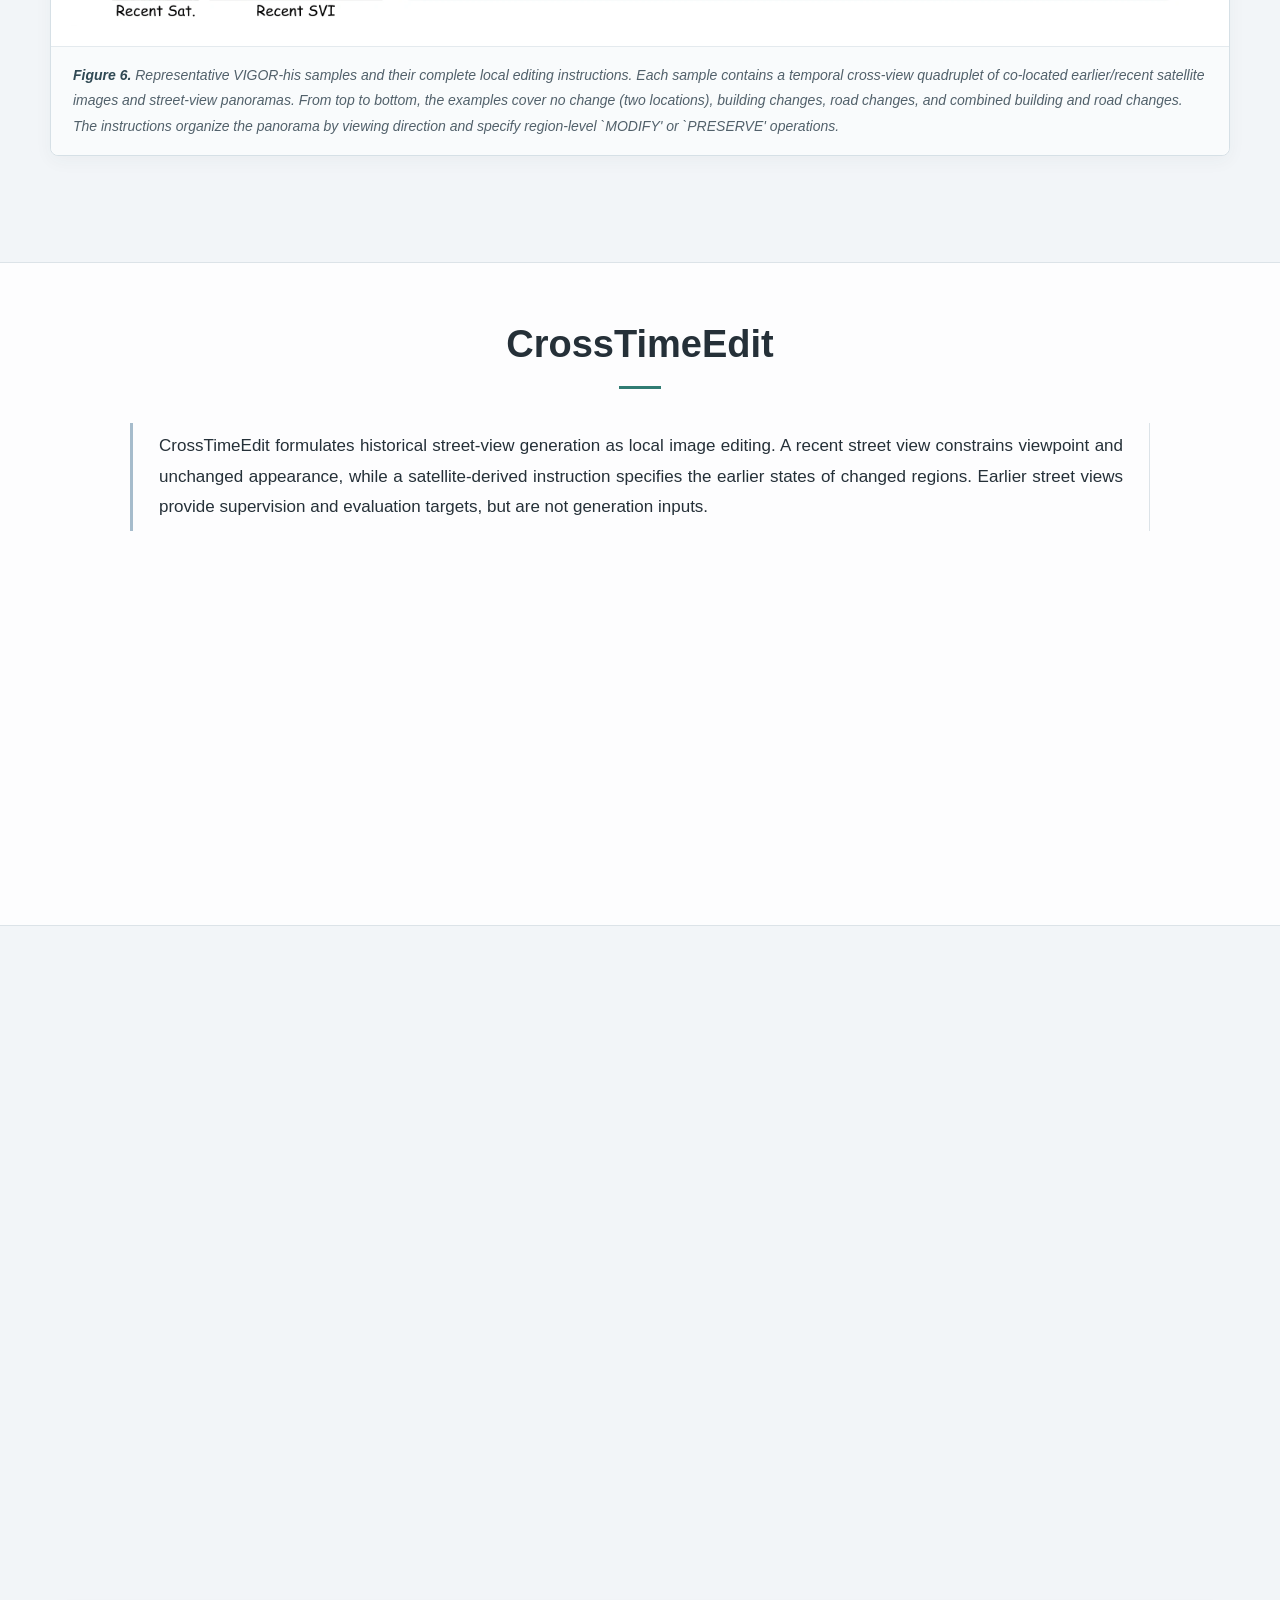
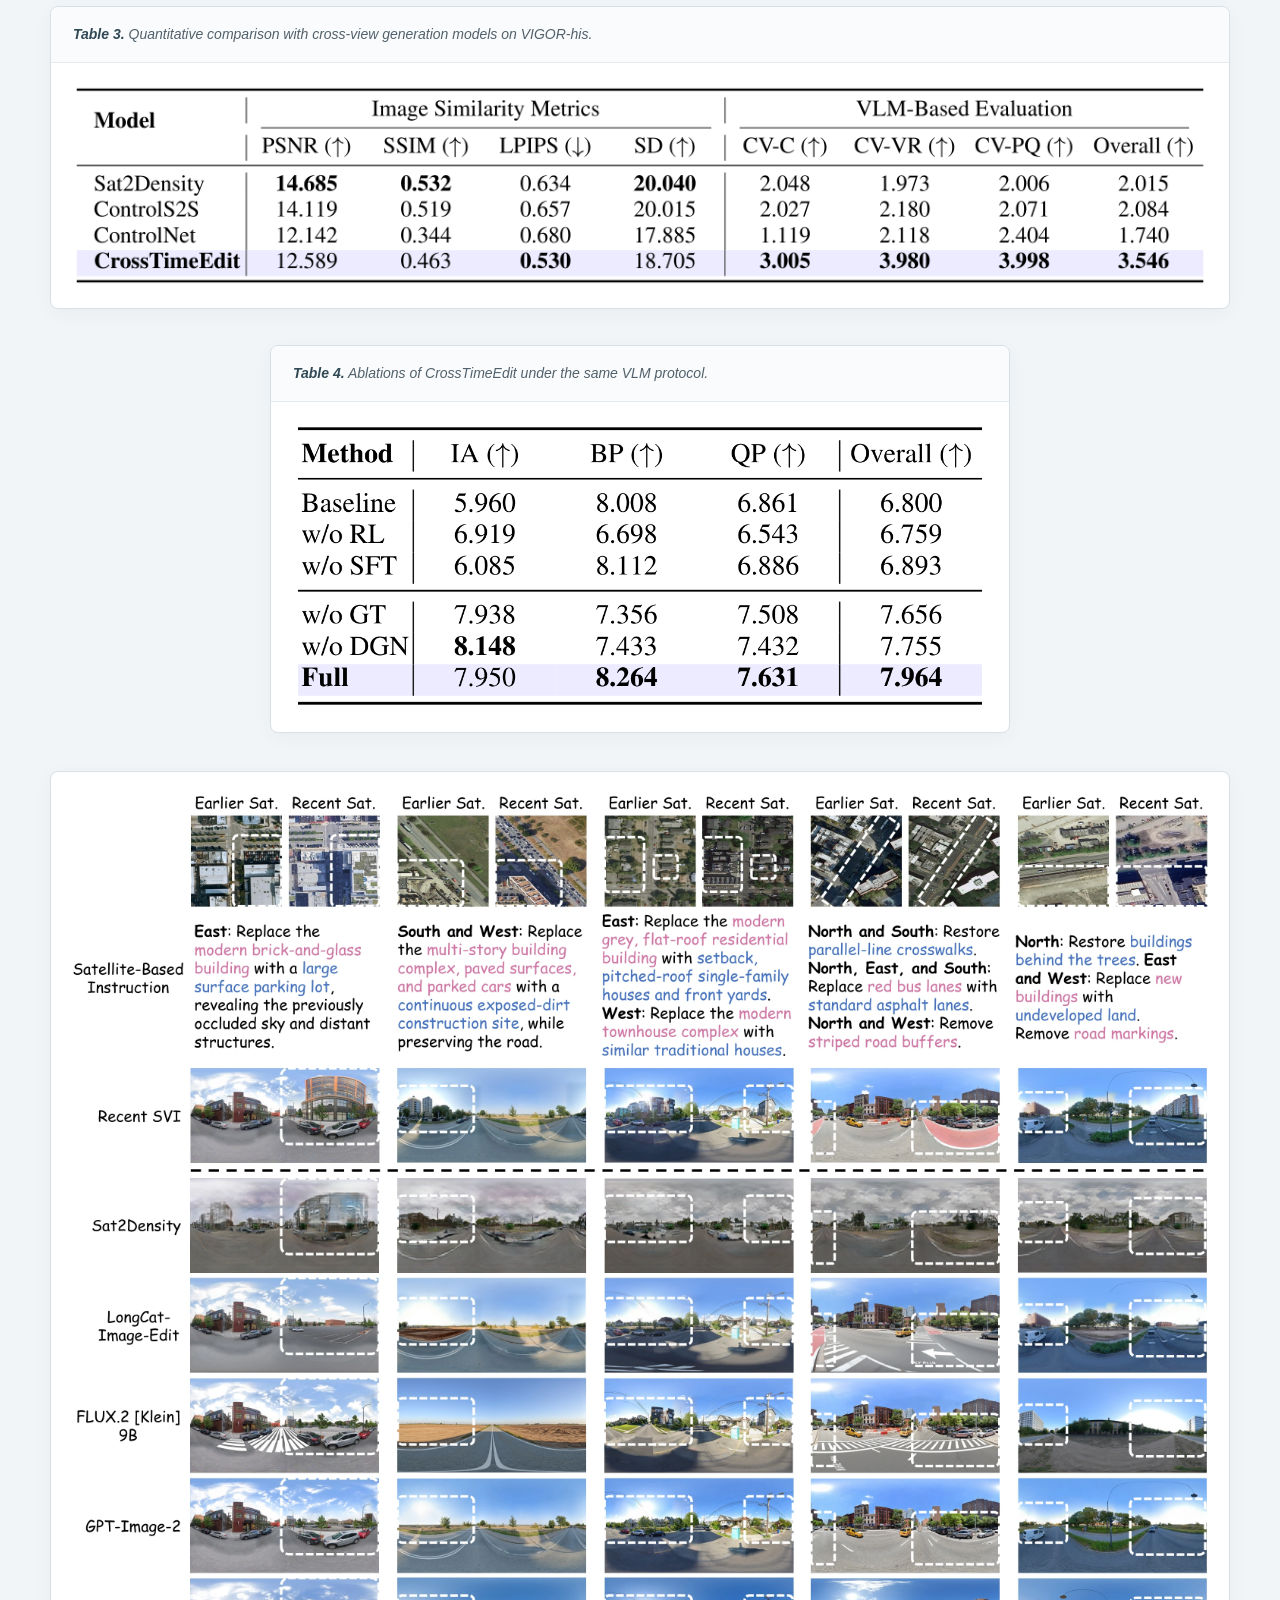
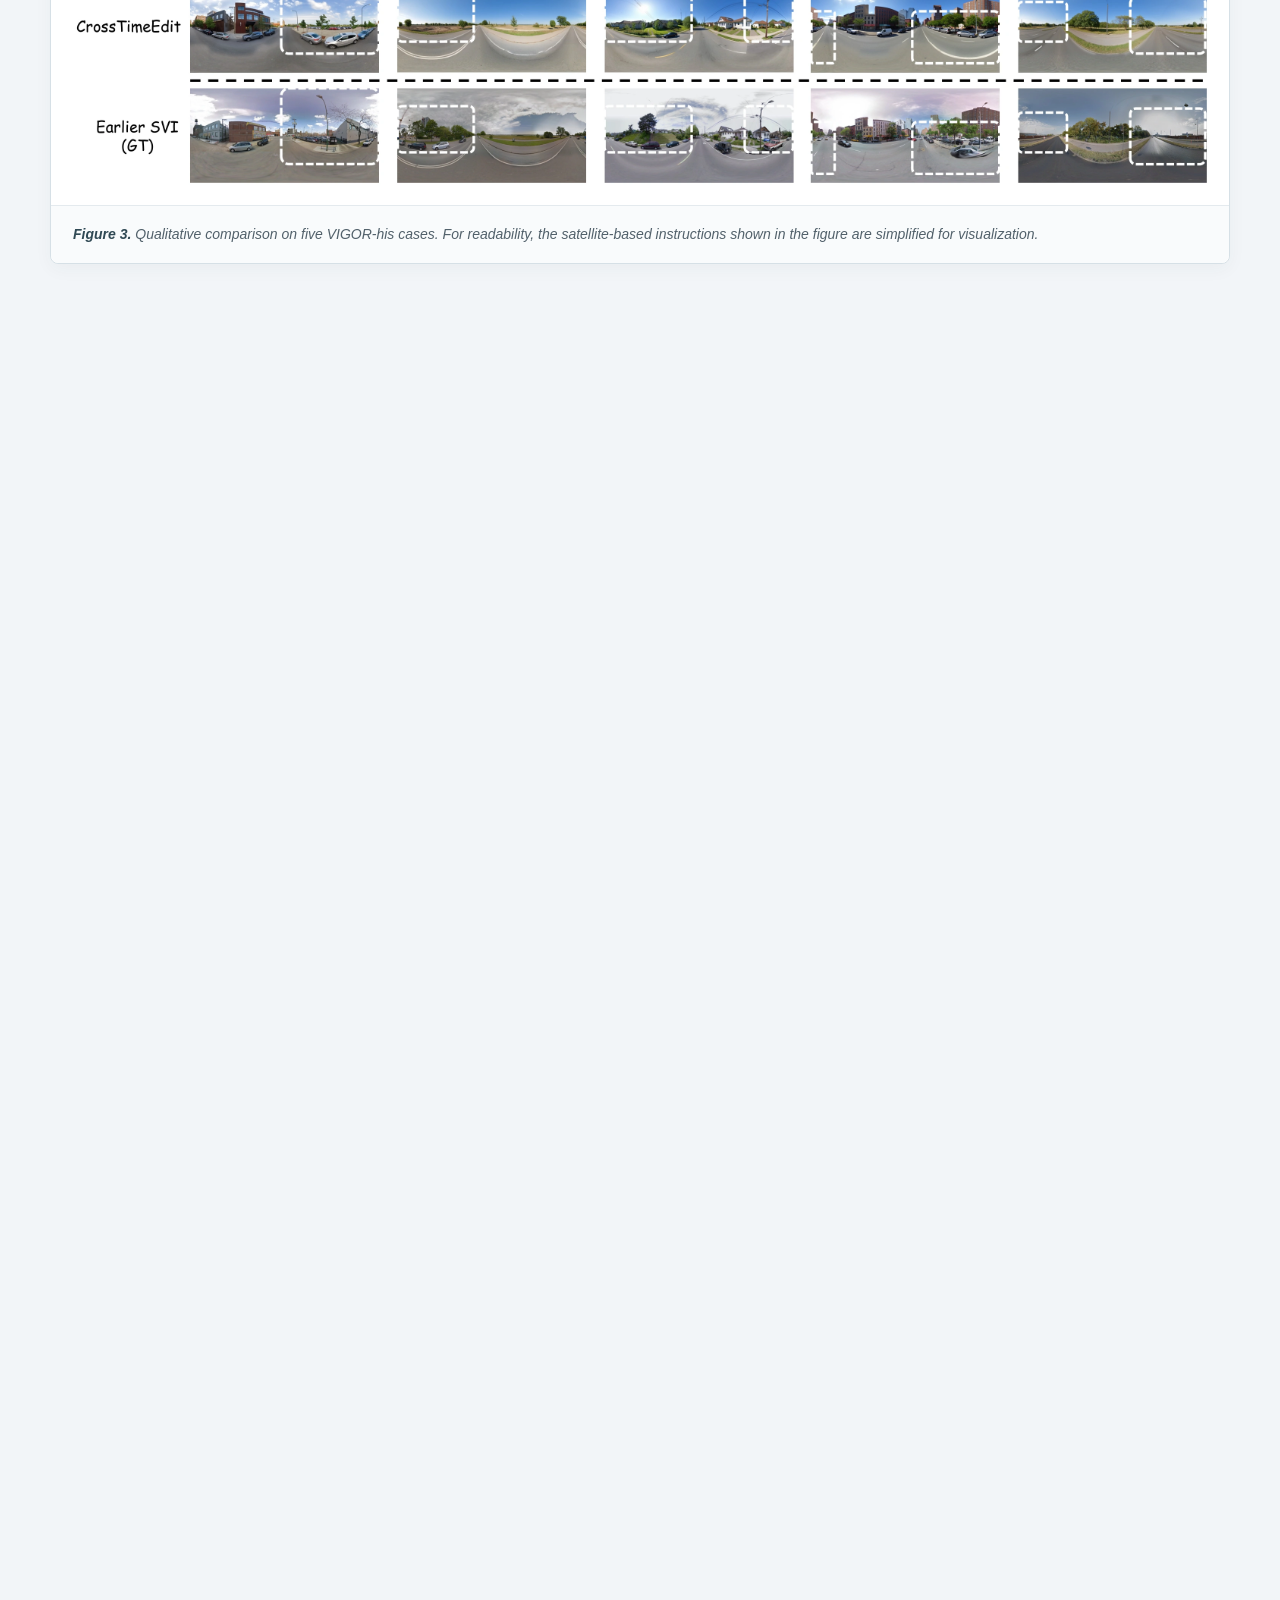
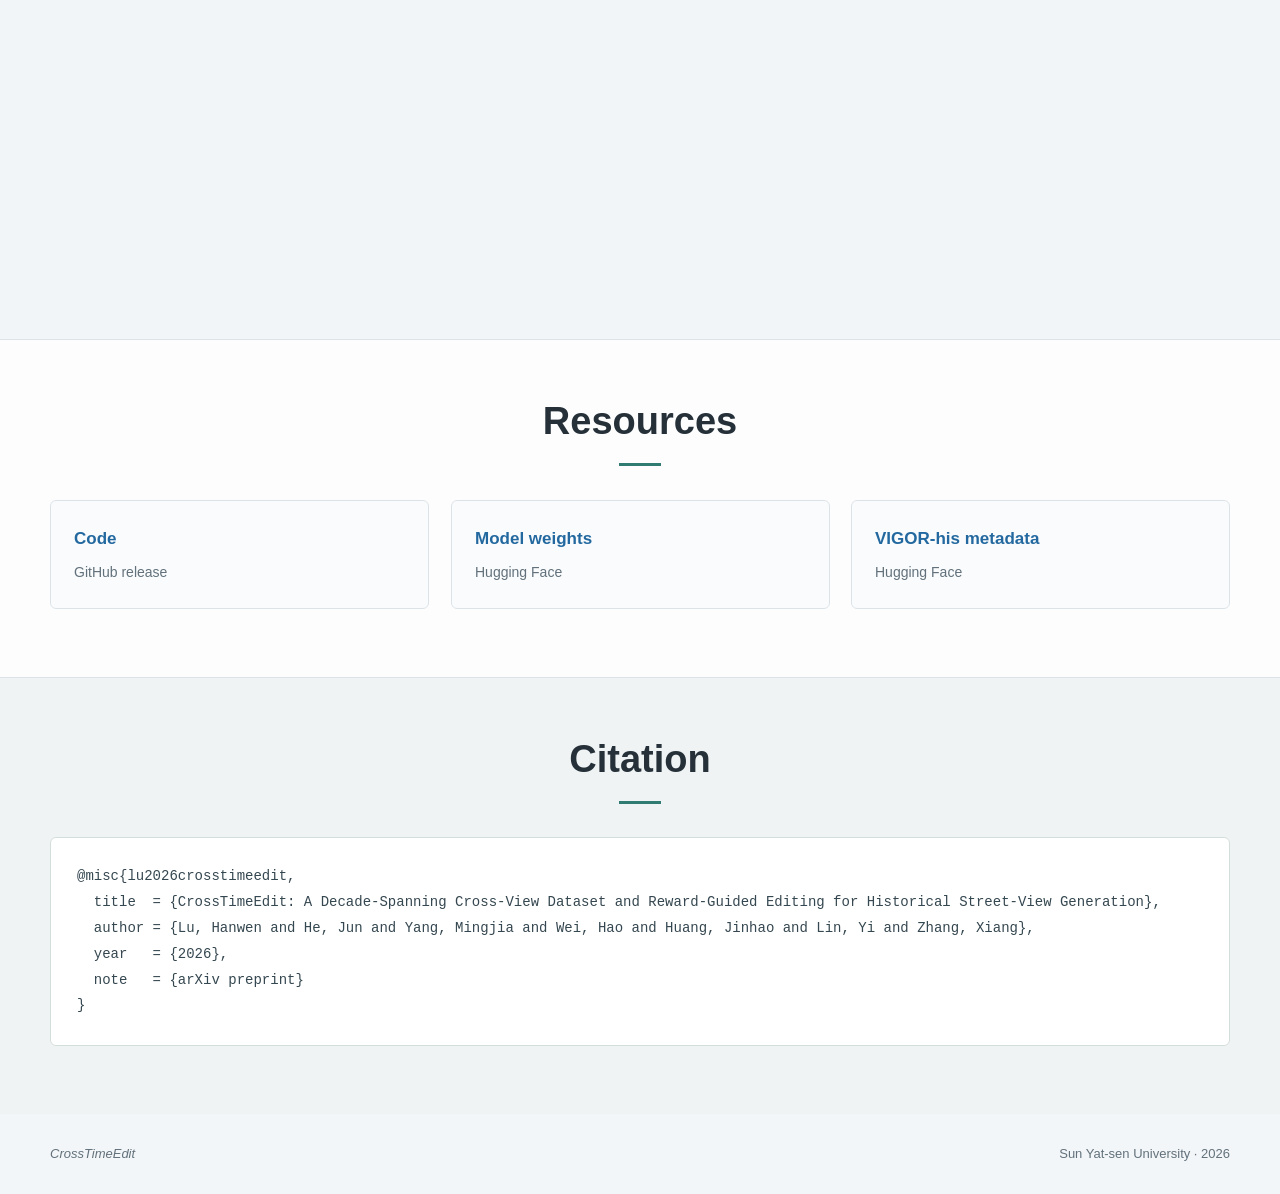
==== commit 122978b2: "Initial public release" ====
--- a/index.html
+++ b/index.html
@@ -5,8 +5,8 @@
 <meta name="viewport" content="width=device-width, initial-scale=1">
 <meta name="description" content="CrossTimeEdit and VIGOR-his: a decade-spanning cross-view dataset and reward-guided editing for historical street-view generation.">
 <title>CrossTimeEdit</title>
-<link rel="stylesheet" href="style.v4.css?v=20260928-reveal">
-<script src="reveal.js?v=20260928-reveal-bidirectional" defer></script>
+<link rel="stylesheet" href="style.v4.css?v=20260928-reveal-reset">
+<script src="reveal.js?v=20260928-reveal-bidirectional-reset" defer></script>
 </head>
 <body>
 <div class="map-backdrop" aria-hidden="true"></div>
--- a/style.v4.css
+++ b/style.v4.css
@@ -64,6 +64,7 @@
 pre { margin:0; padding:26px; overflow:auto; border:1px solid #d3deda; border-radius:6px; background:#fff; color:#354750; font:14px/1.85 Consolas,monospace; }
 footer { padding:28px 0; display:flex; justify-content:space-between; color:var(--muted); font-size:13px; }
 .reveal-ready [data-reveal] { opacity:0; transform:translate3d(0,24px,0); transition:opacity .7s ease,transform .7s cubic-bezier(.22,1,.36,1); transition-delay:var(--reveal-delay,0ms); will-change:opacity,transform; }
+.reveal-ready [data-reveal].is-resetting { transition:none; }
 .reveal-ready [data-reveal].is-visible { opacity:1; transform:translate3d(0,0,0); }
 @media(max-width:850px) { .method-steps { grid-template-columns:1fr; } h1 { font-size:60px; } .subtitle { font-size:25px; } }
 @media(max-width:600px) {
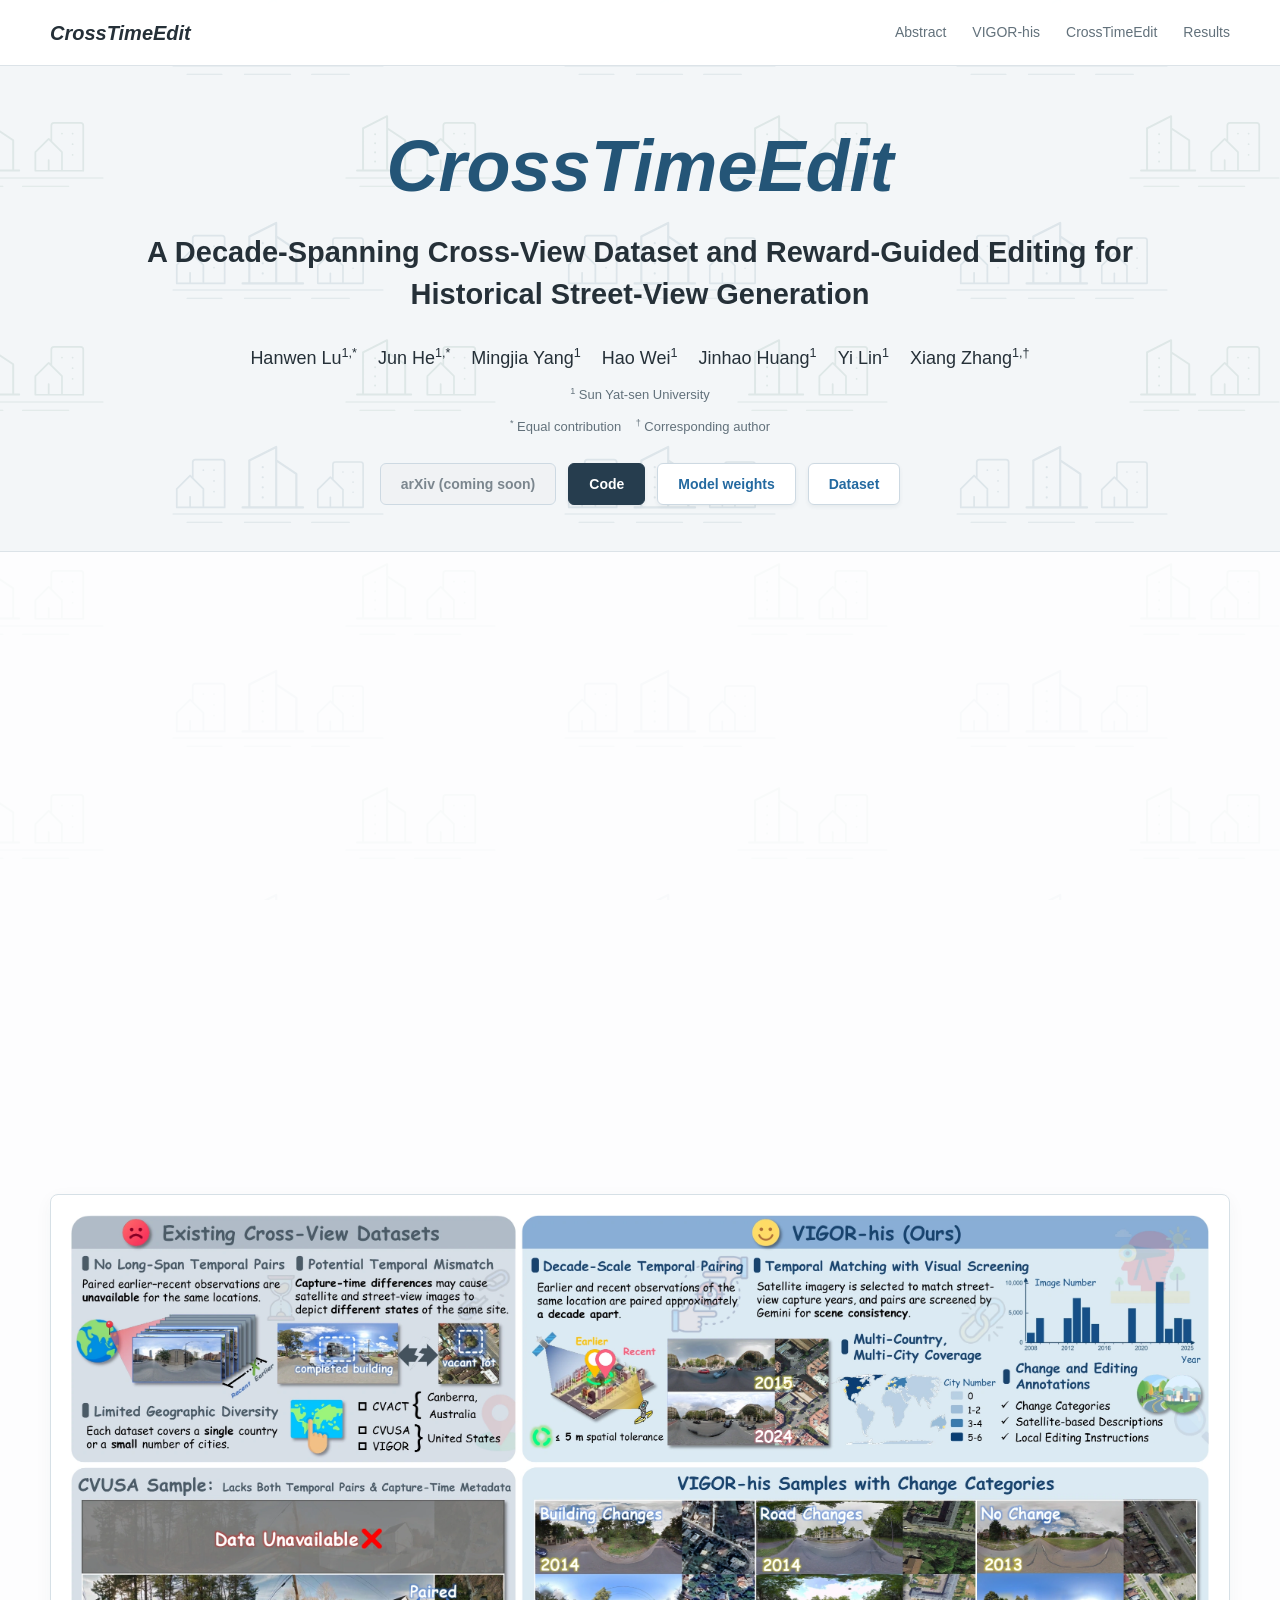
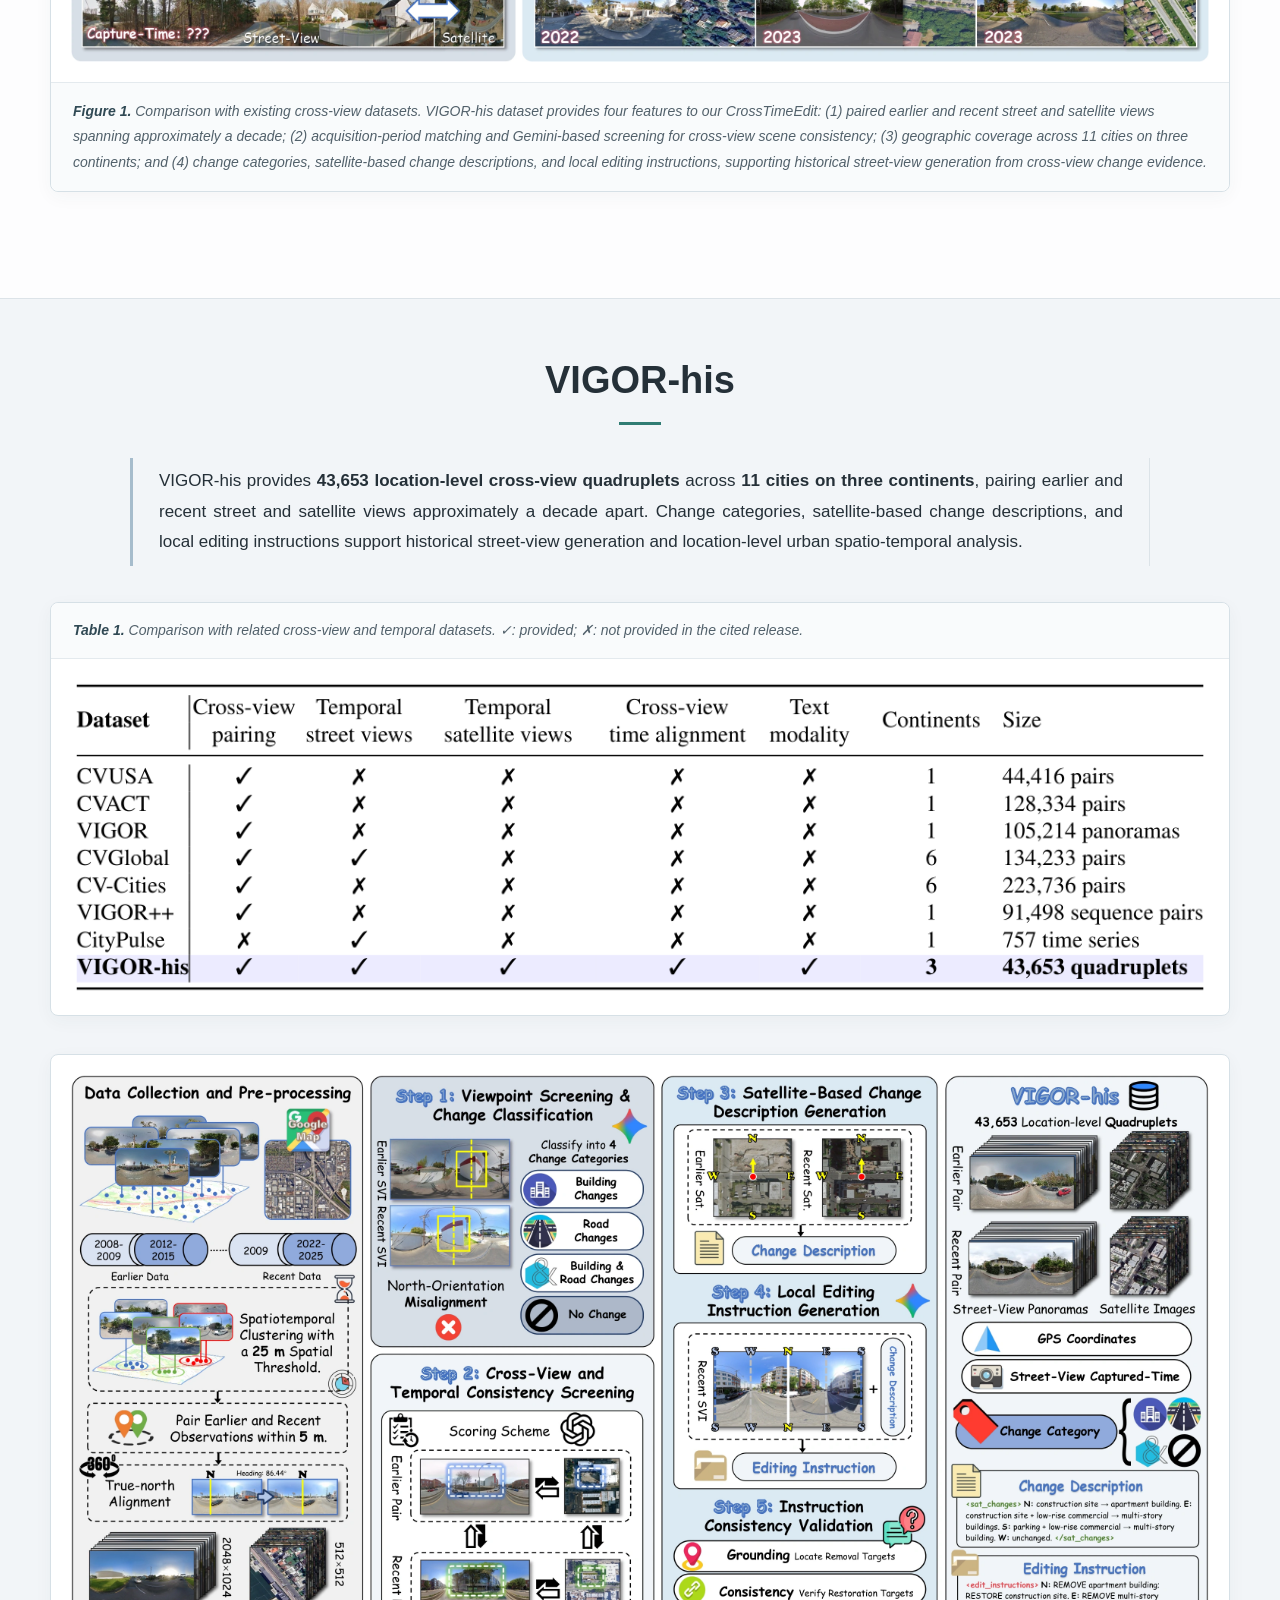
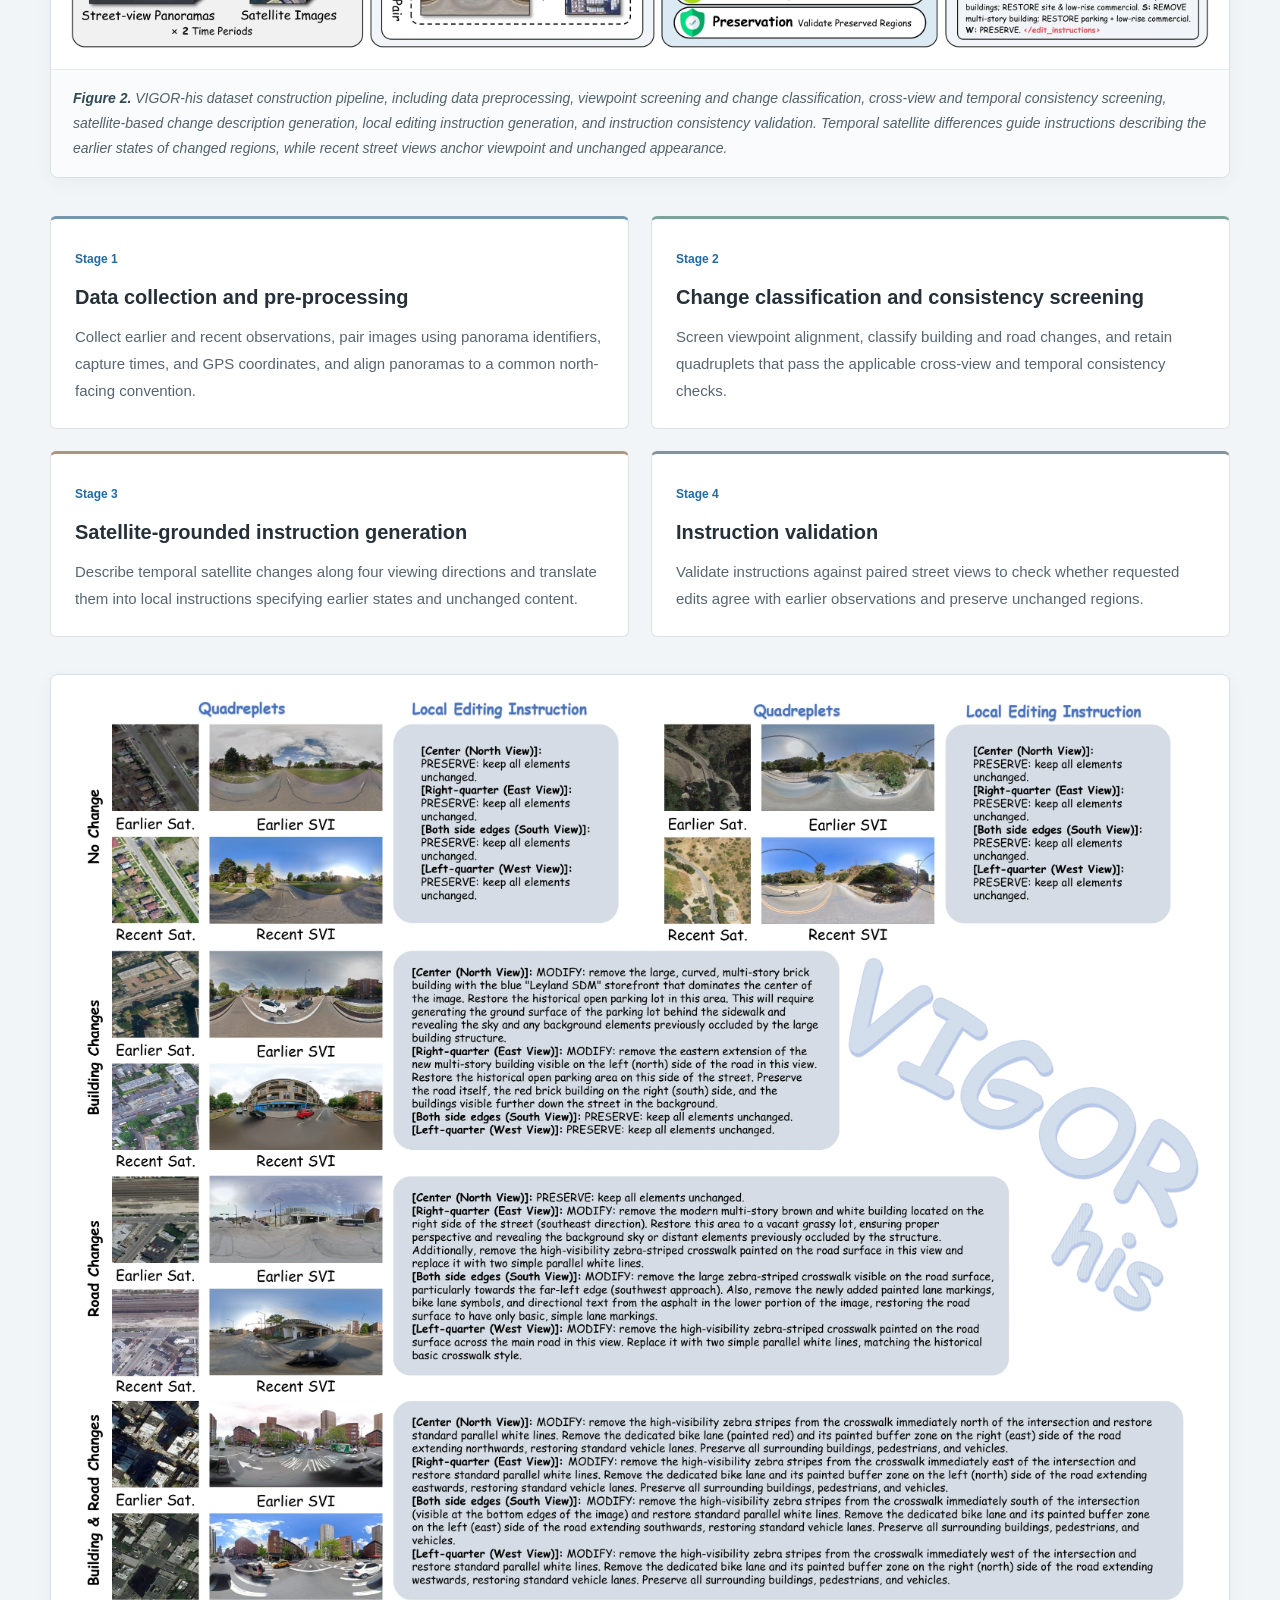
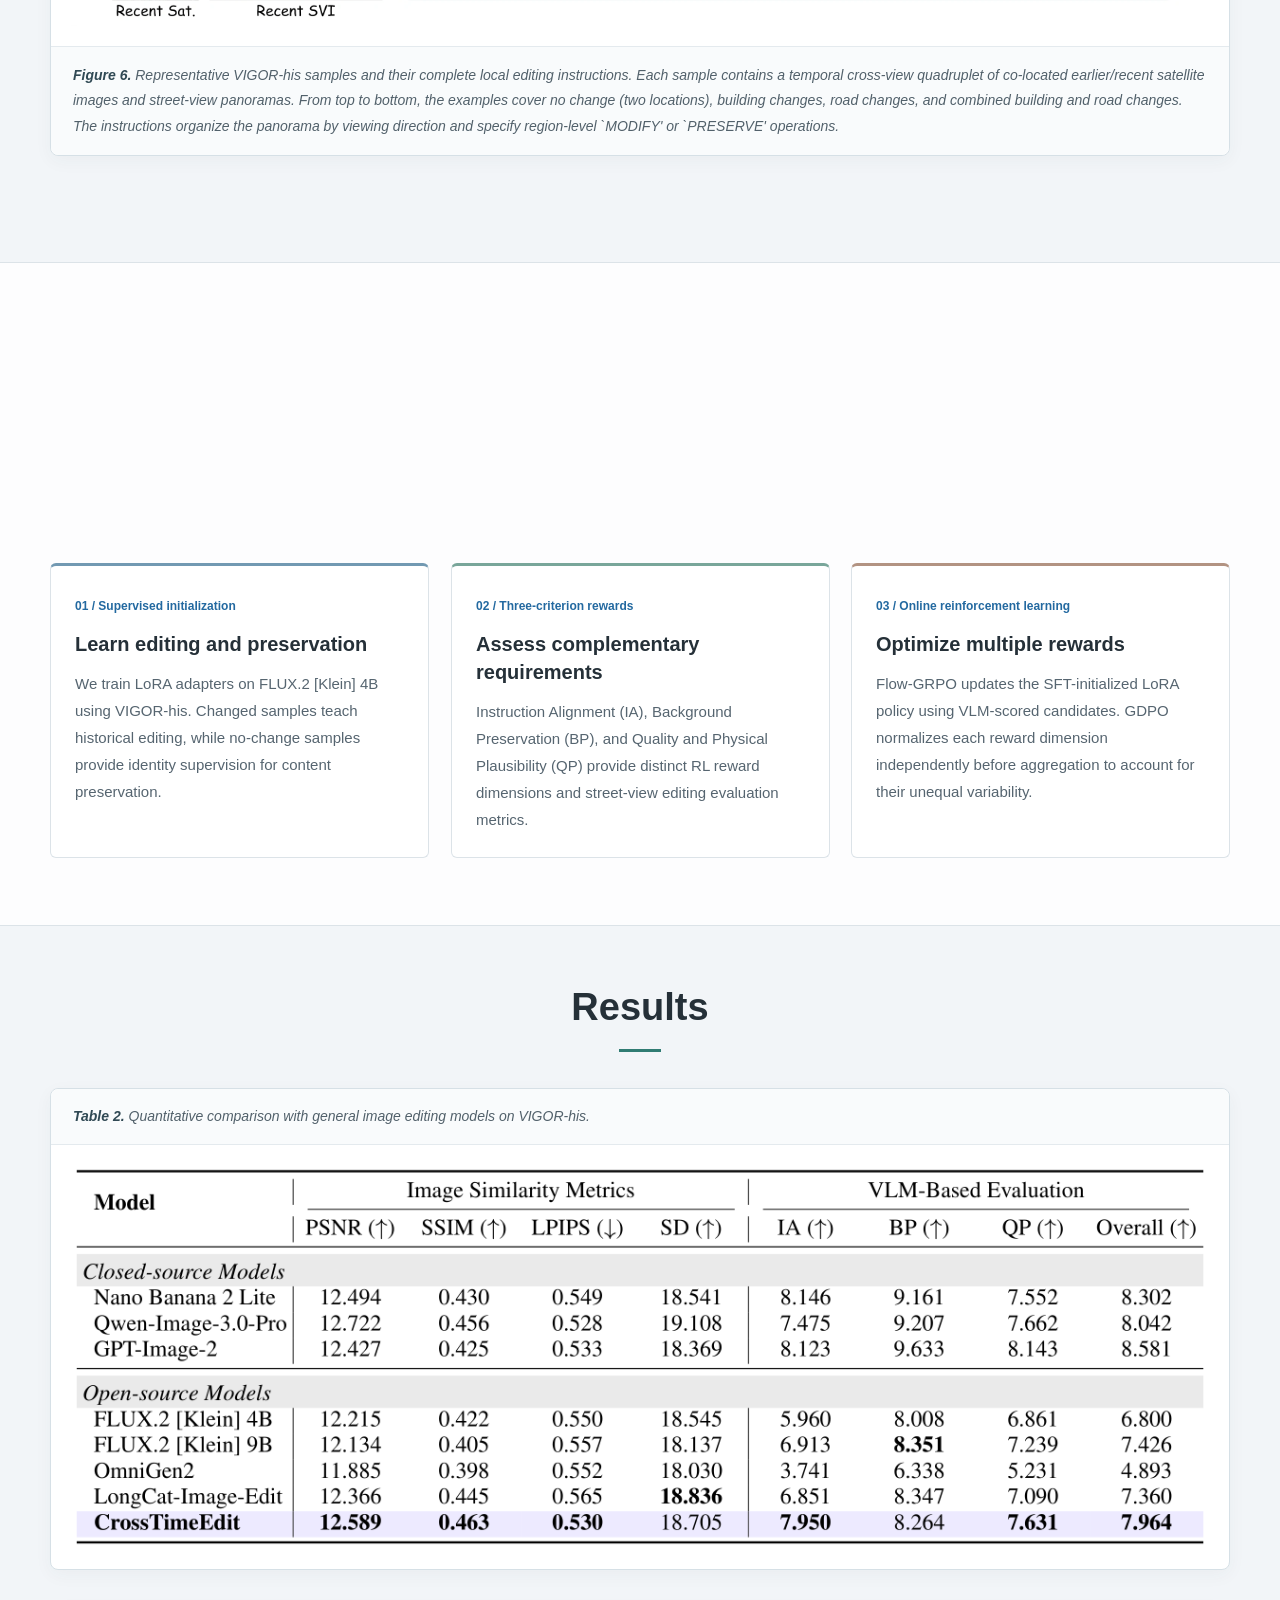
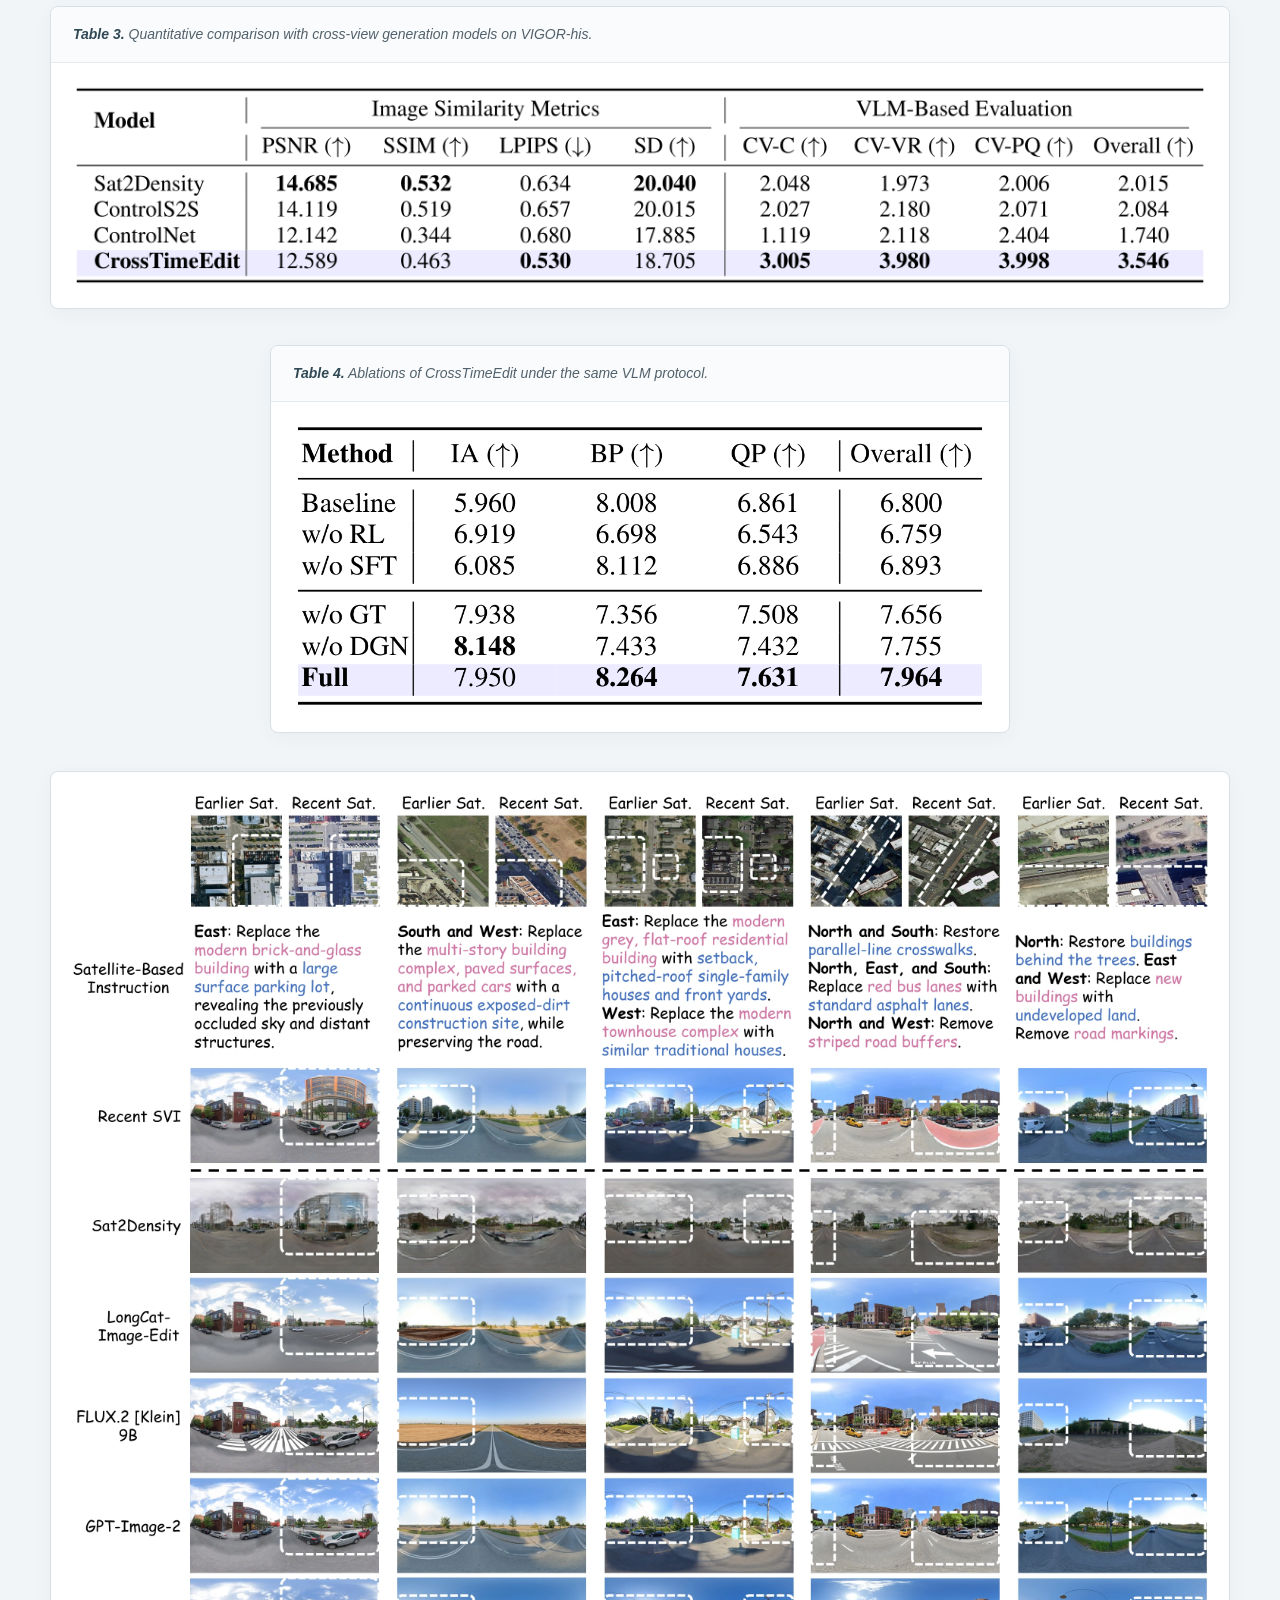
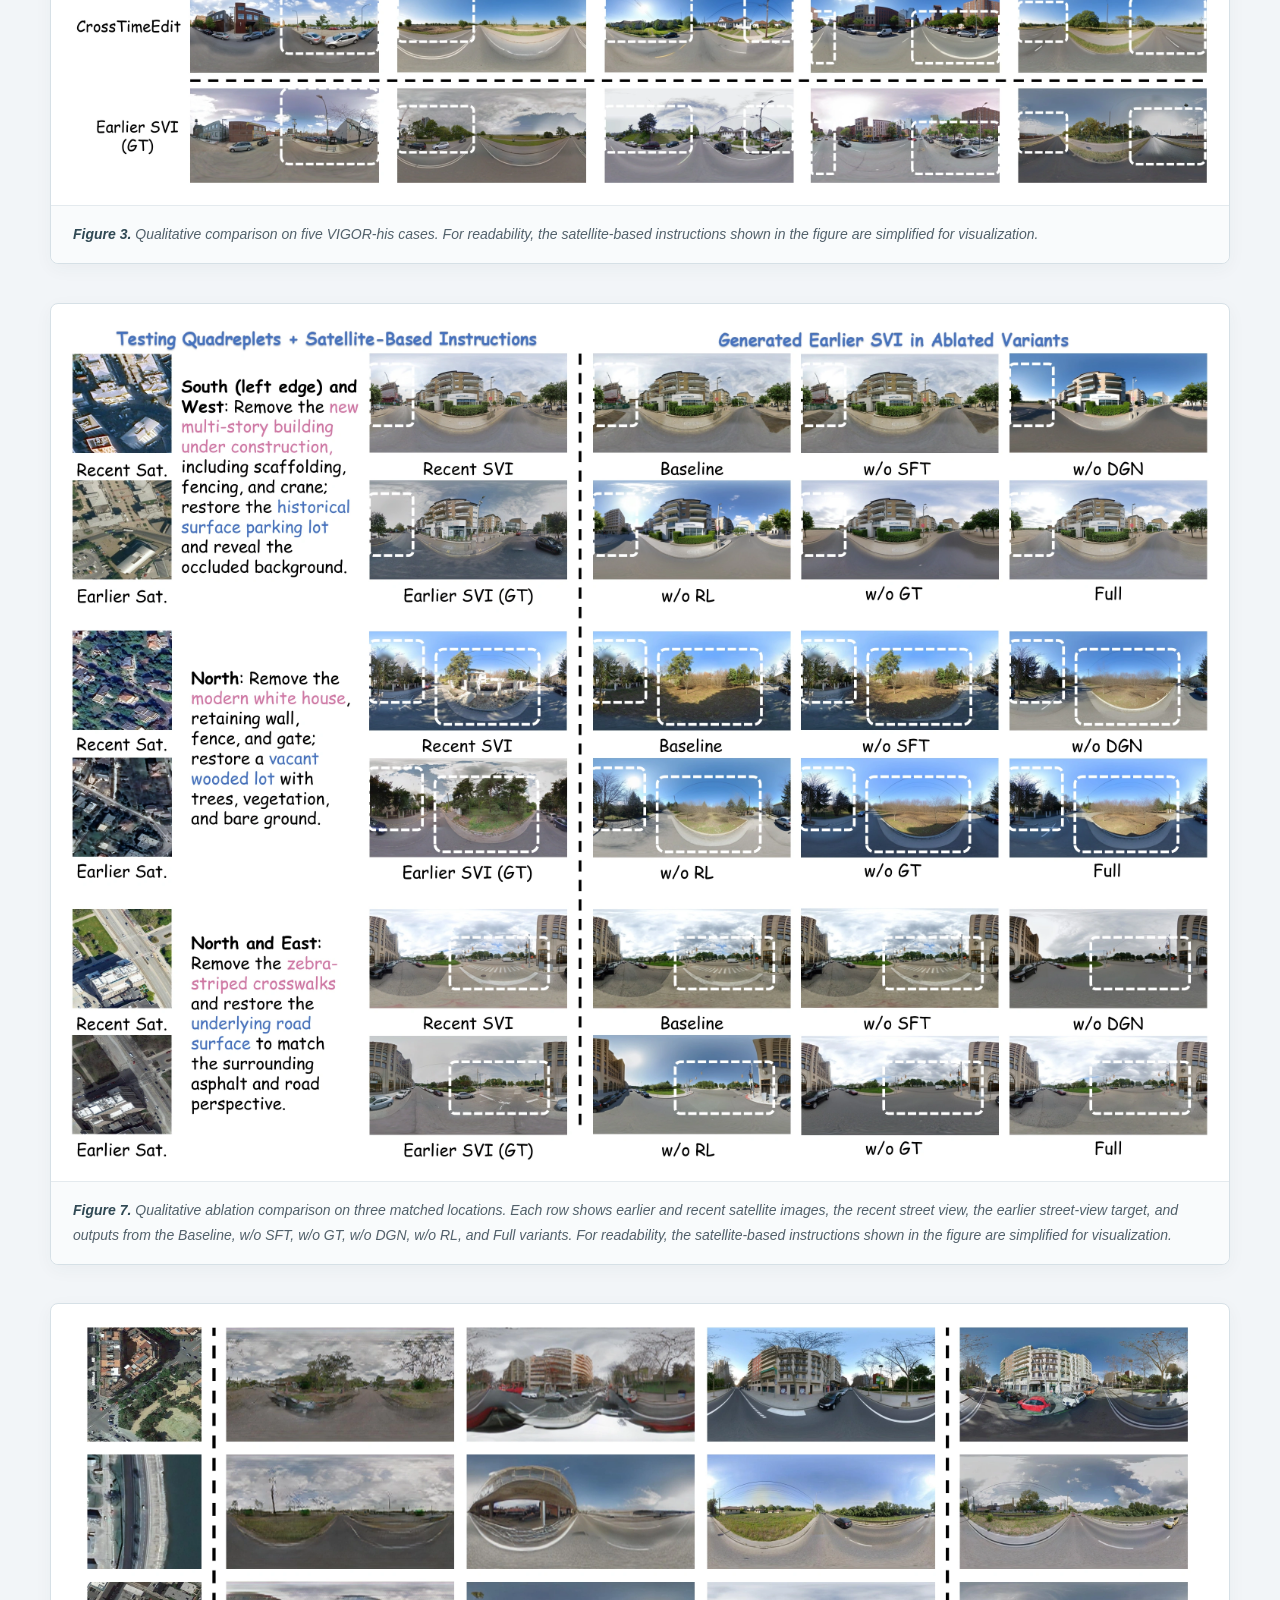
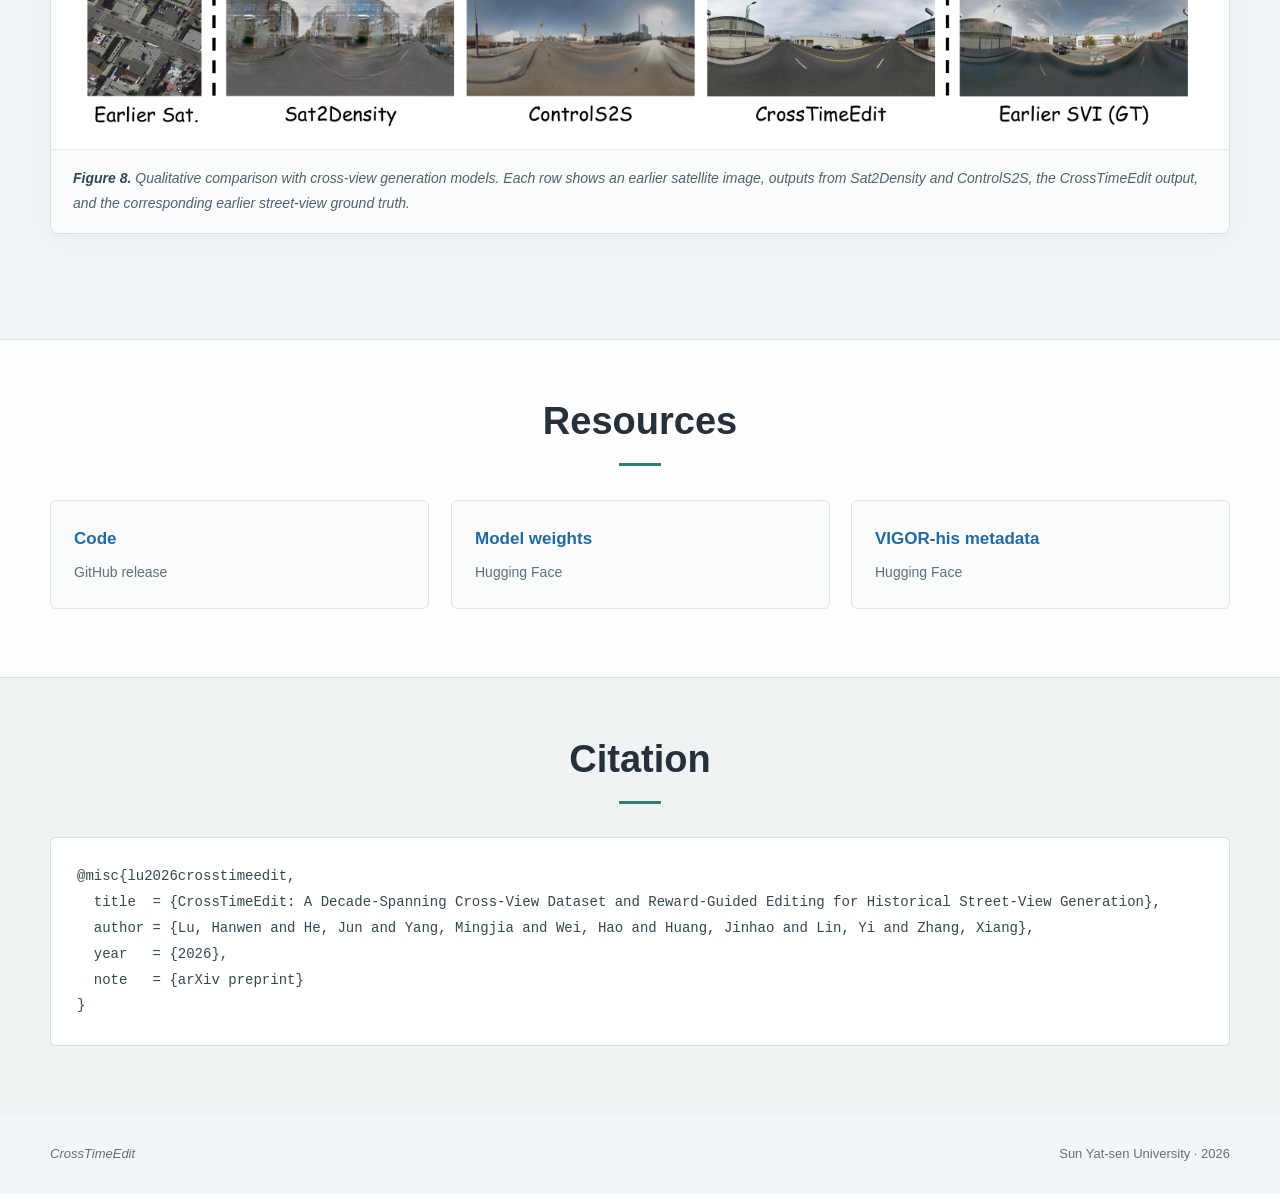
==== commit 06c55db8: "Initial public release" ====
--- a/index.html
+++ b/index.html
@@ -6,7 +6,7 @@
 <meta name="description" content="CrossTimeEdit and VIGOR-his: a decade-spanning cross-view dataset and reward-guided editing for historical street-view generation.">
 <title>CrossTimeEdit</title>
 <link rel="stylesheet" href="style.v4.css?v=20260928-reveal-reset">
-<script src="reveal.js?v=20260928-reveal-bidirectional-reset" defer></script>
+<script src="reveal.js?v=20260928-reveal-natural-exit" defer></script>
 </head>
 <body>
 <div class="map-backdrop" aria-hidden="true"></div>
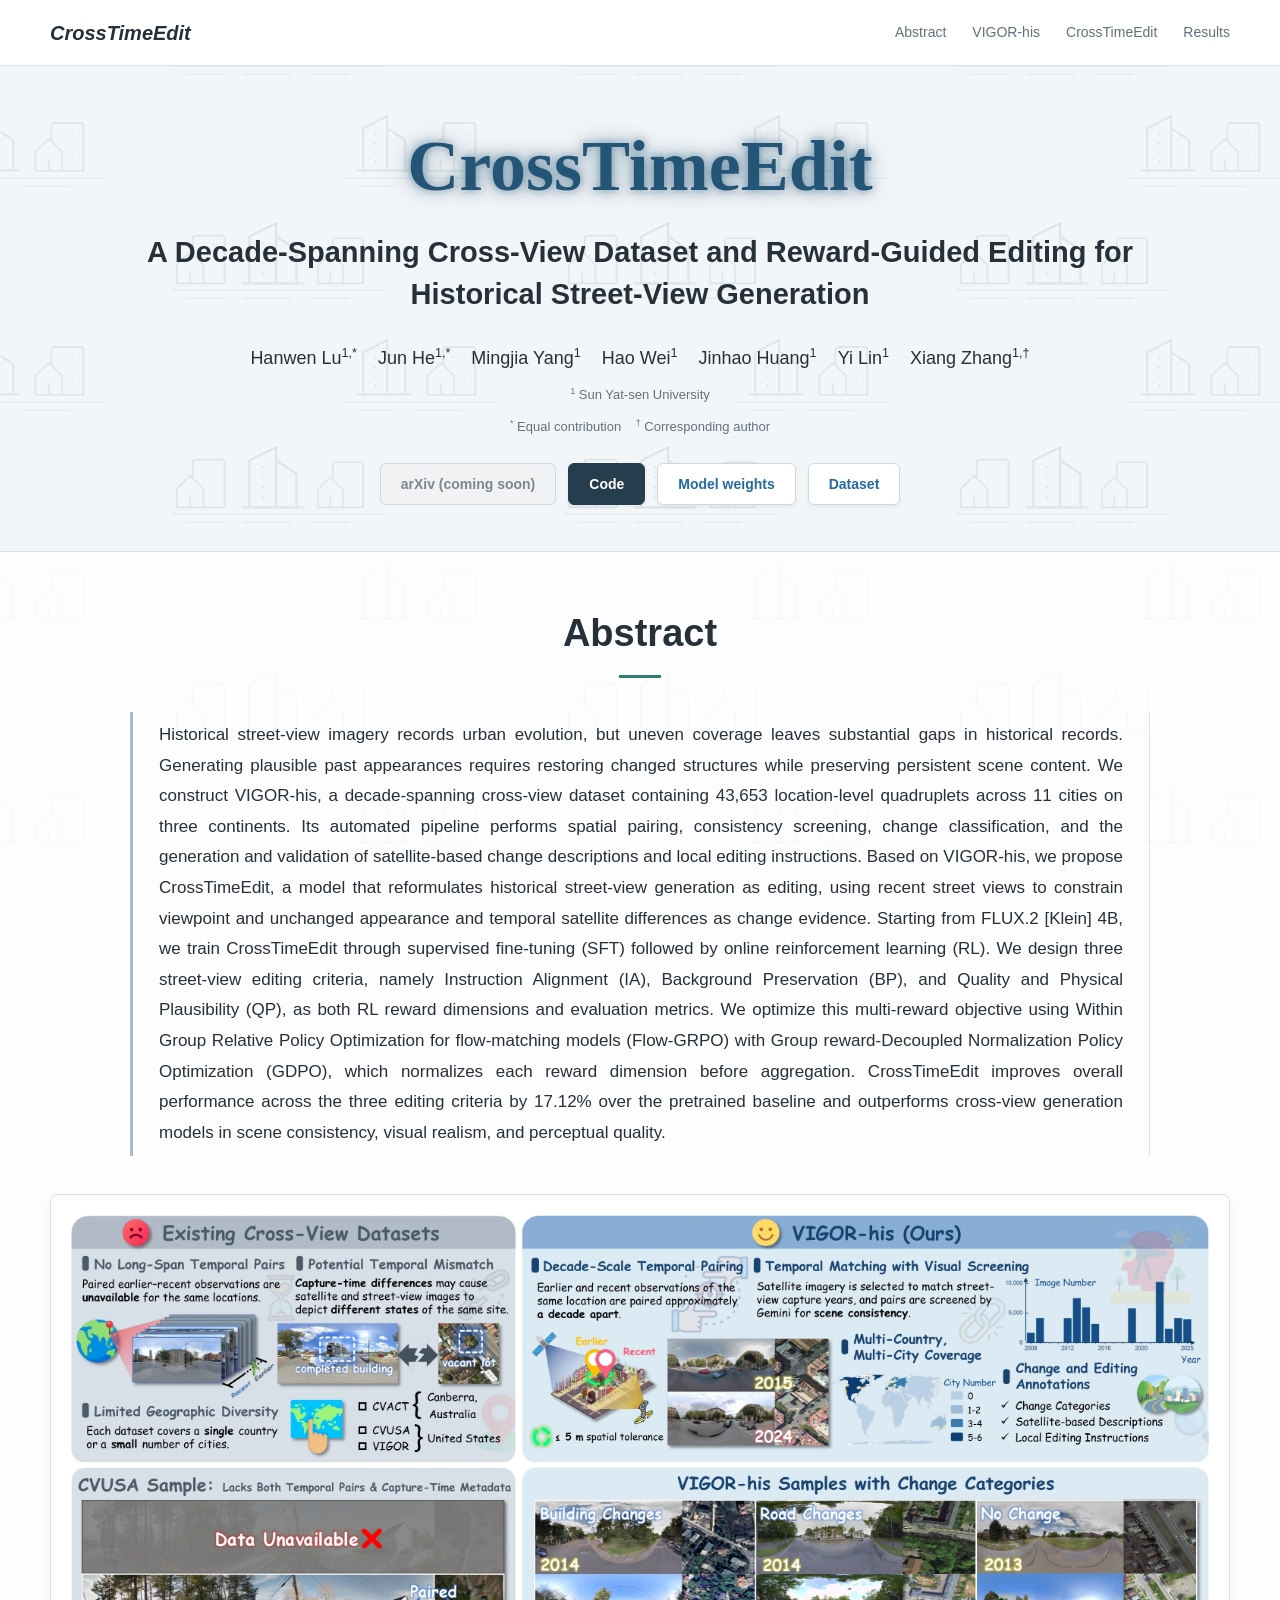
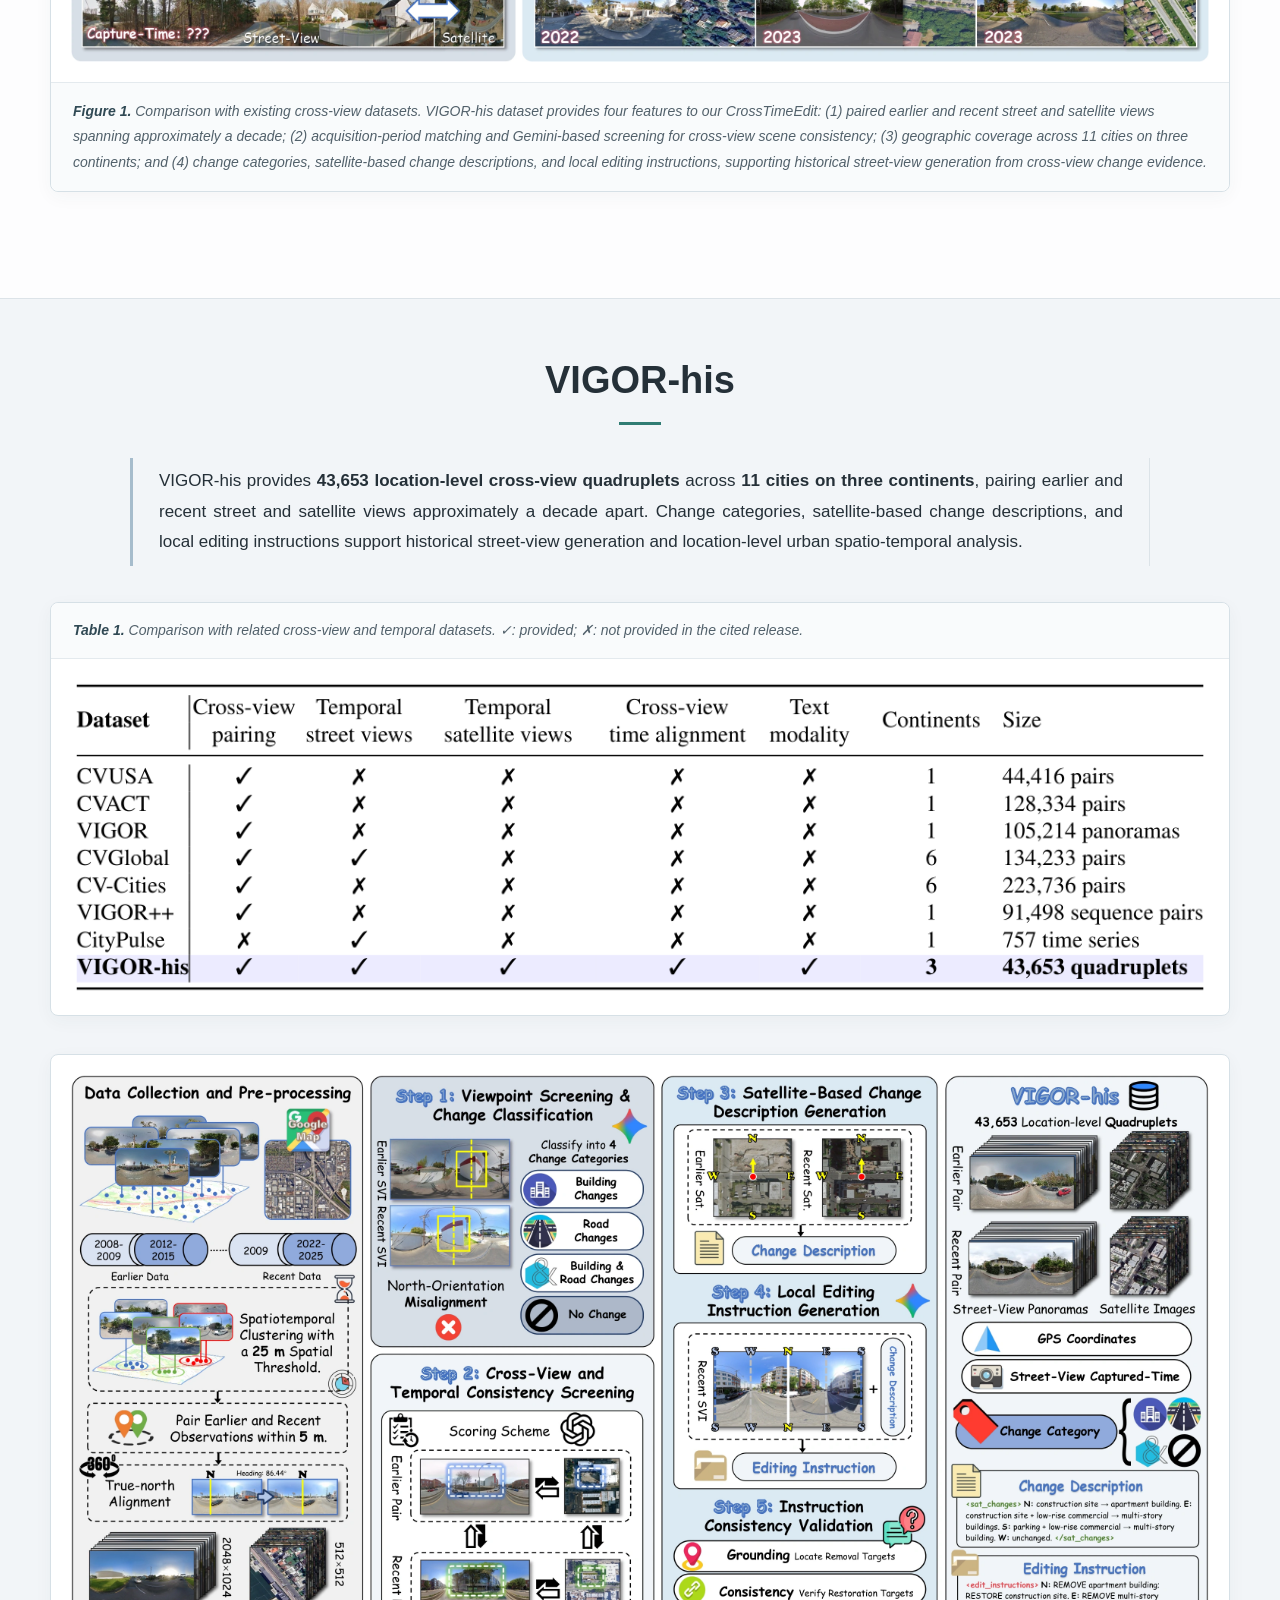
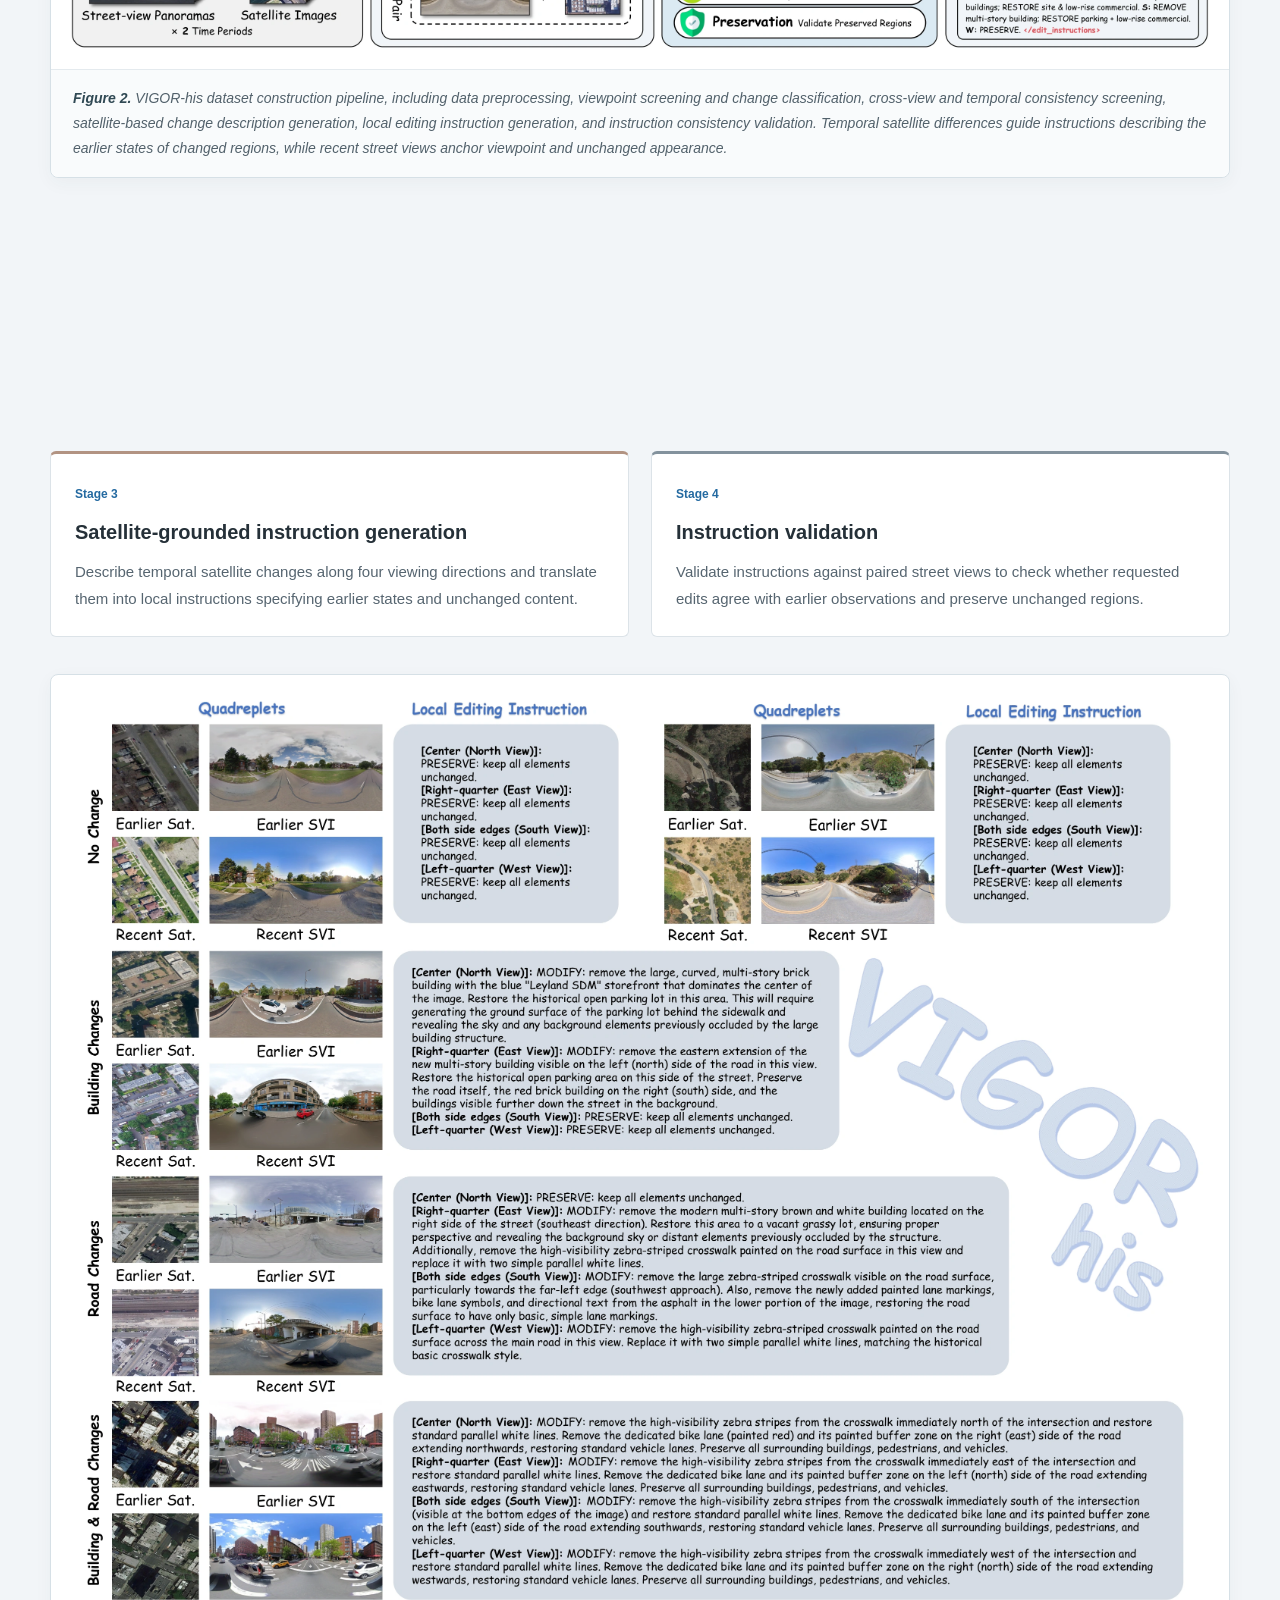
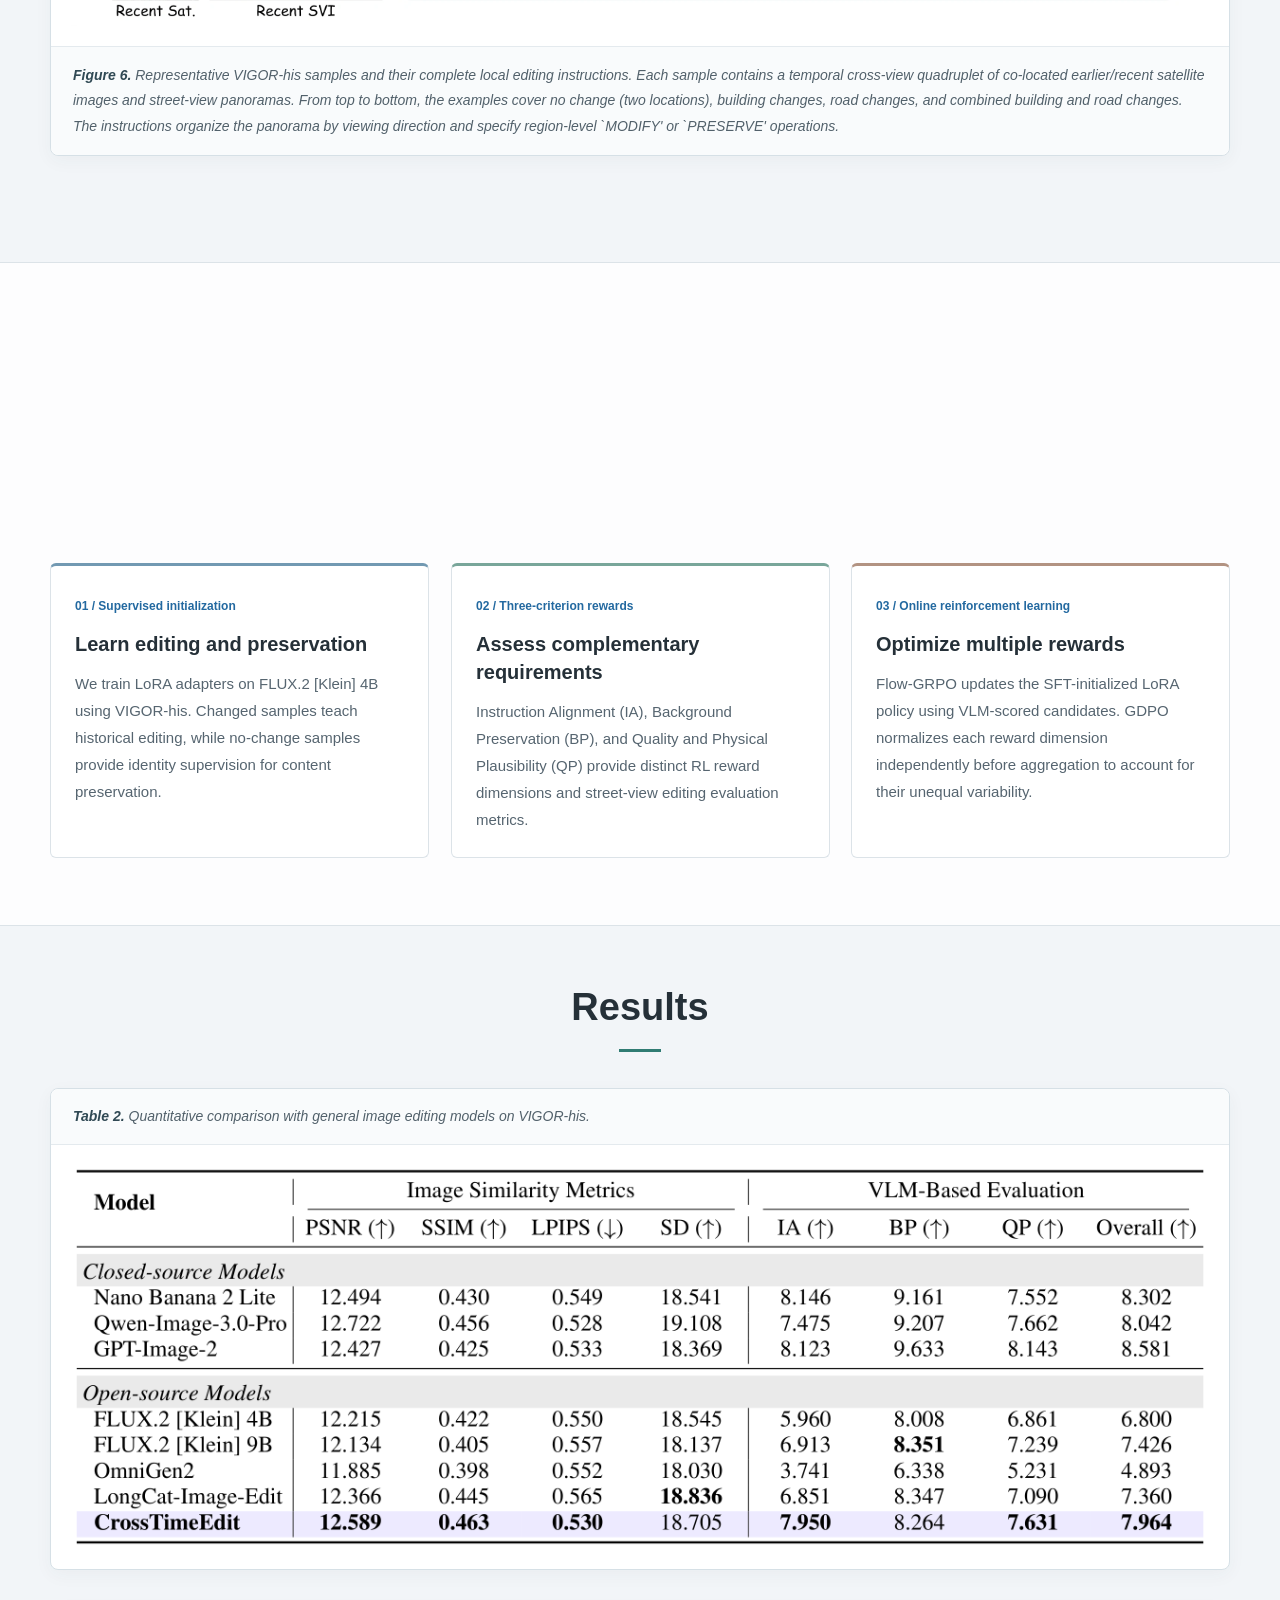
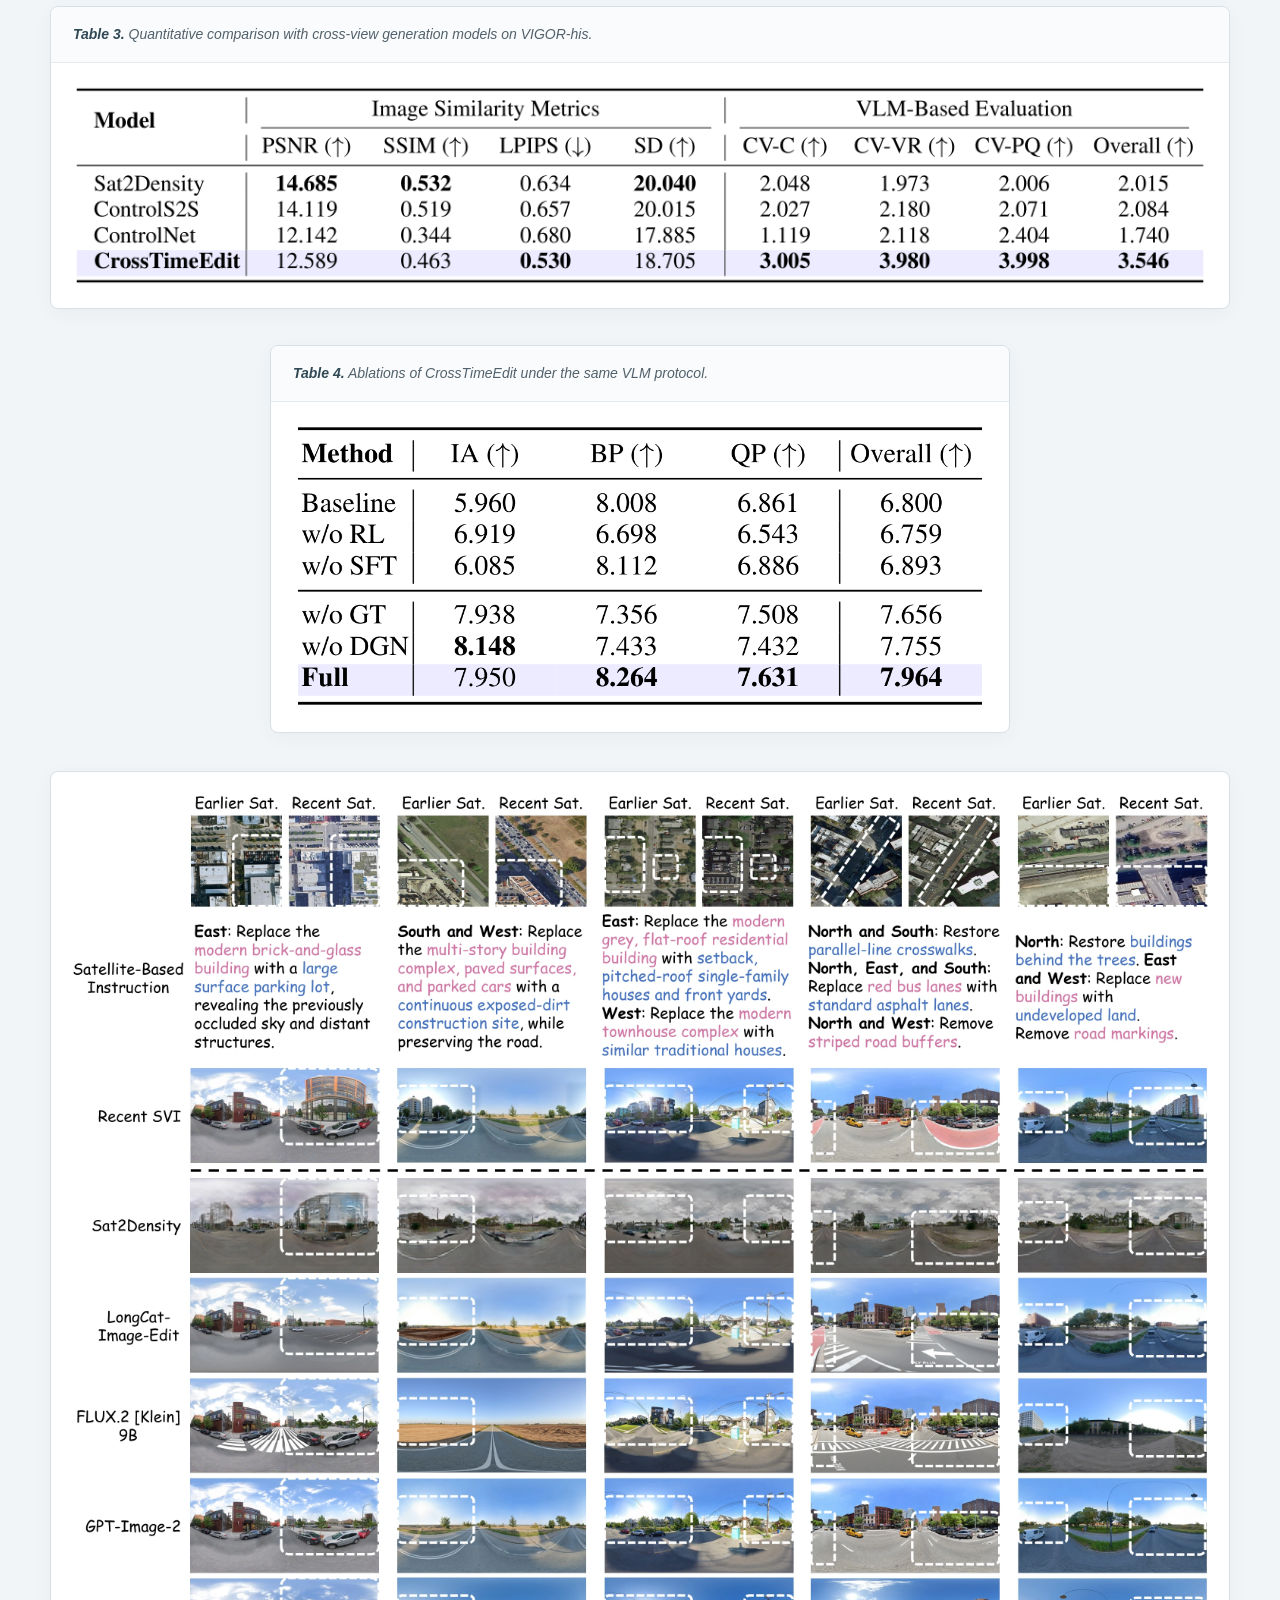
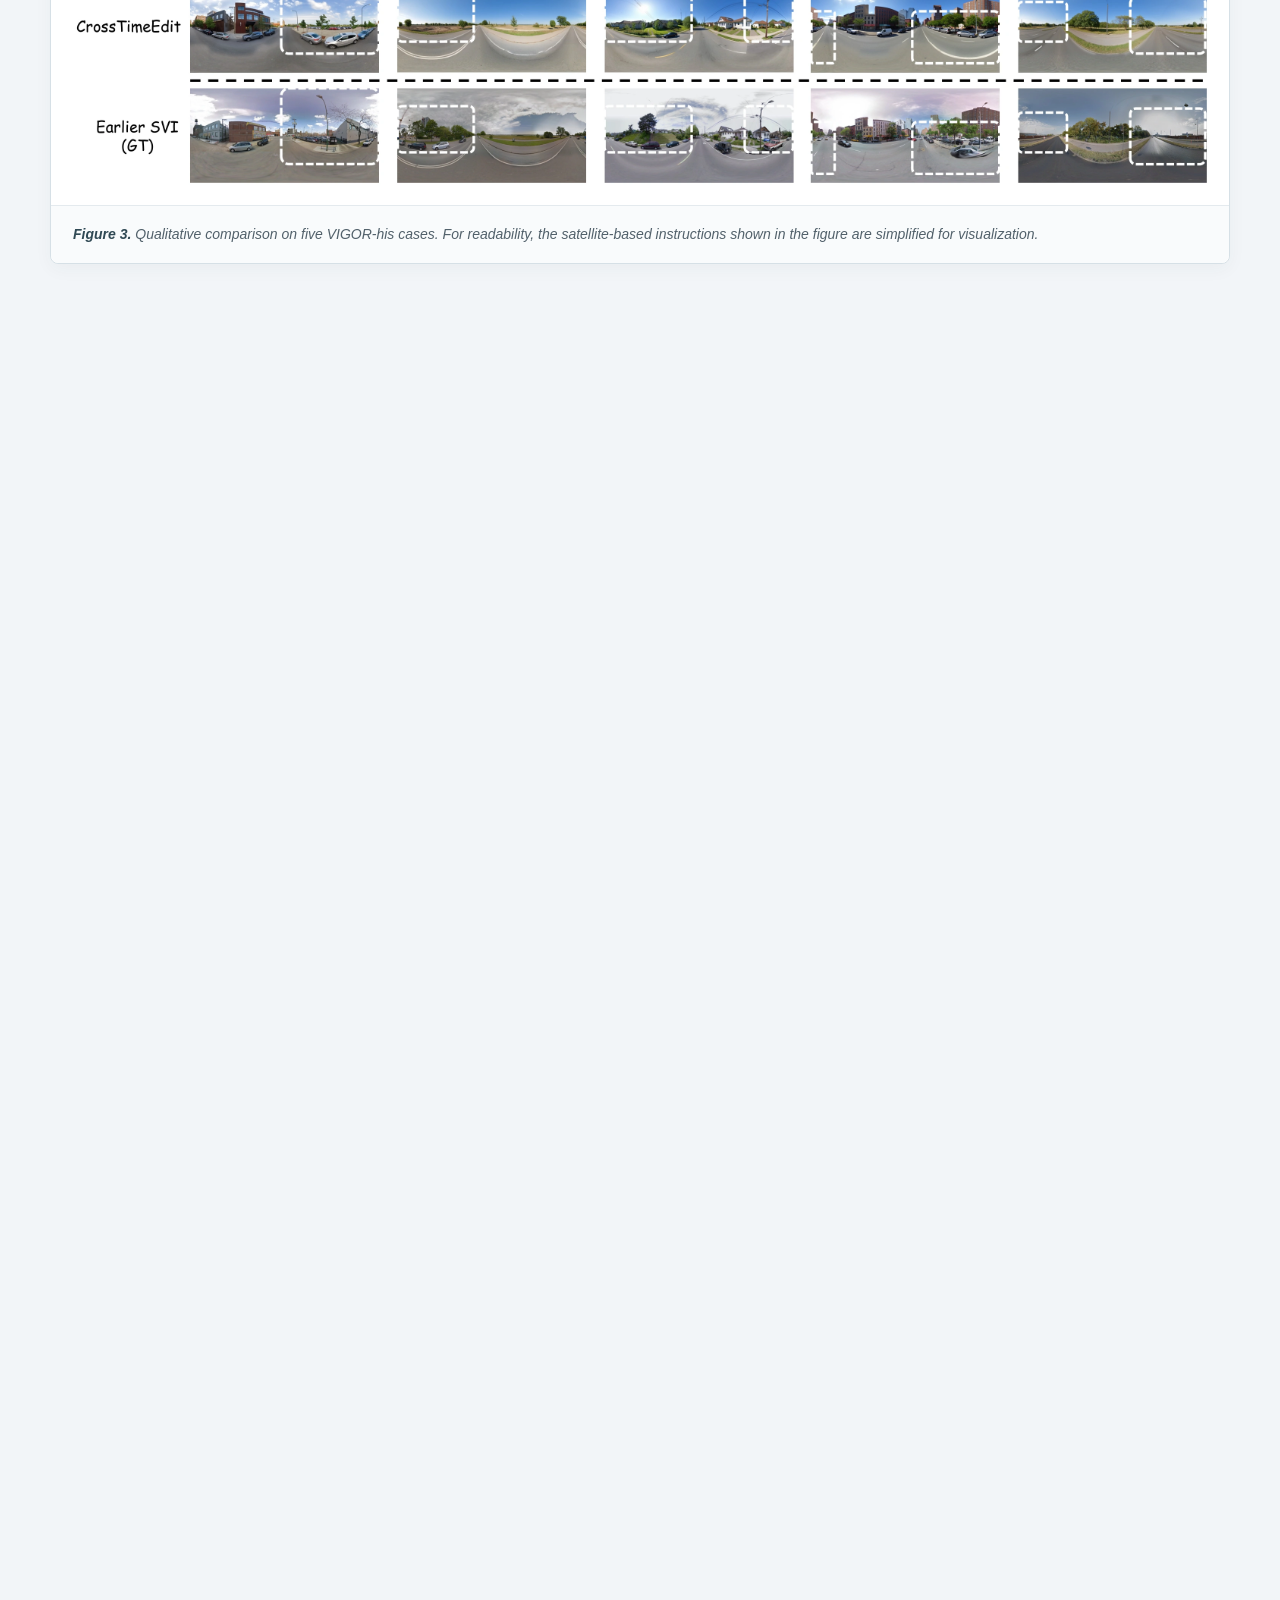
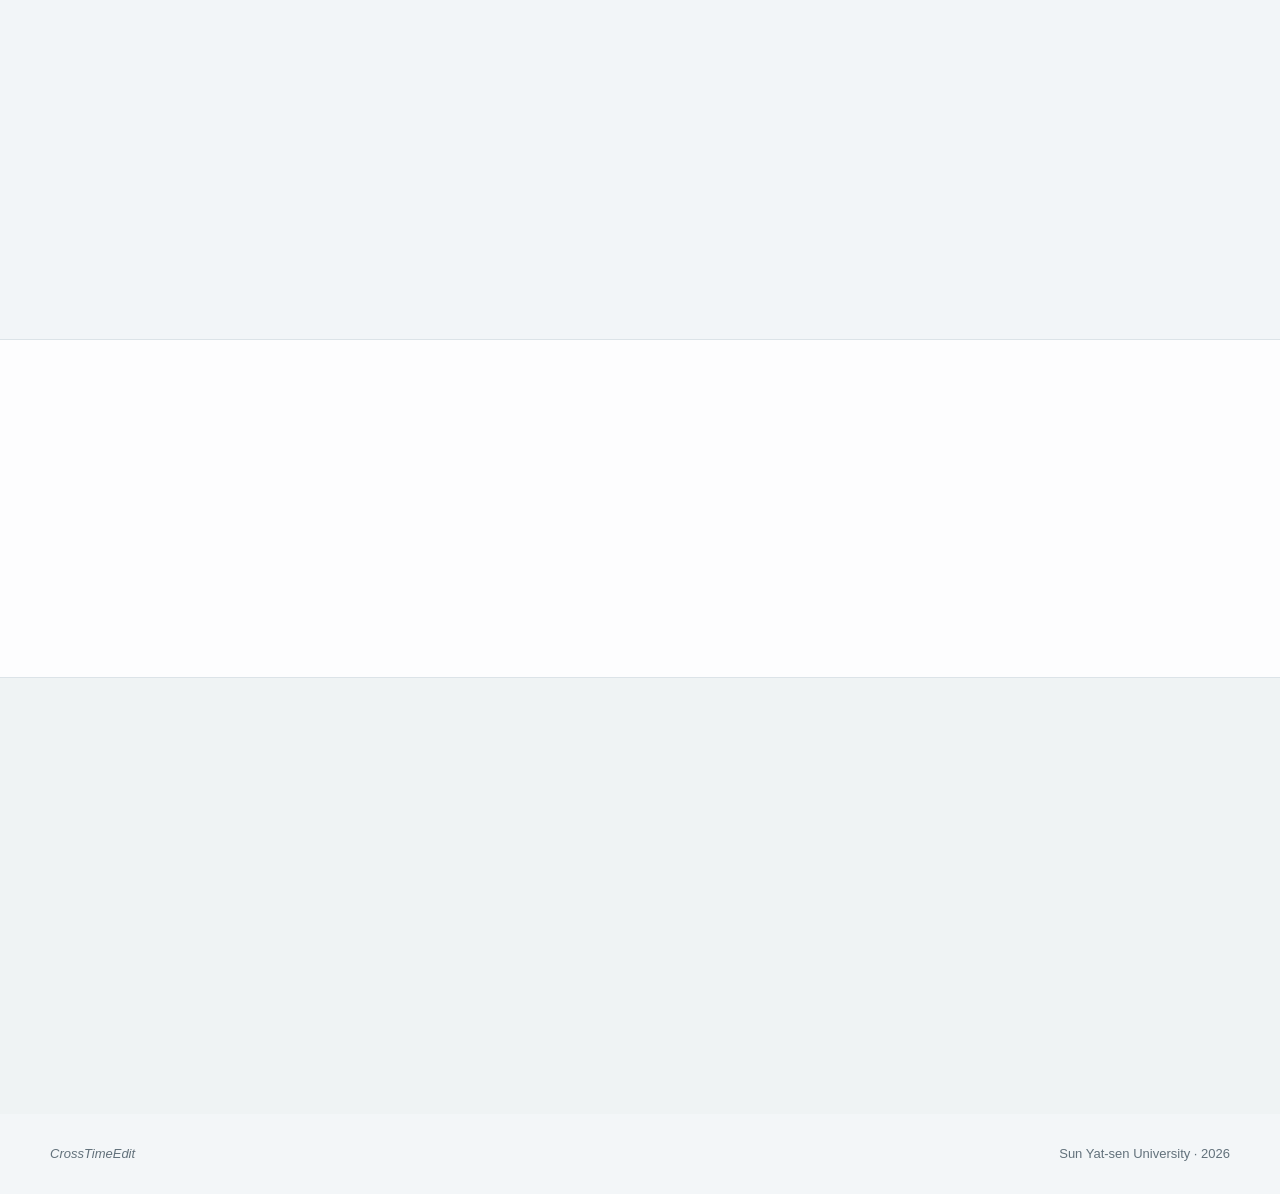
==== commit a2b2c266: "Initial public release" ====
--- a/index.html
+++ b/index.html
@@ -5,7 +5,7 @@
 <meta name="viewport" content="width=device-width, initial-scale=1">
 <meta name="description" content="CrossTimeEdit and VIGOR-his: a decade-spanning cross-view dataset and reward-guided editing for historical street-view generation.">
 <title>CrossTimeEdit</title>
-<link rel="stylesheet" href="style.v4.css?v=20260928-reveal-reset">
+<link rel="stylesheet" href="style.v4.css?v=20260928-title-glow">
 <script src="reveal.js?v=20260928-reveal-natural-exit" defer></script>
 </head>
 <body>
--- a/style.v4.css
+++ b/style.v4.css
@@ -16,8 +16,8 @@
 nav a { color:var(--muted); }
 nav a:hover { color:var(--accent); }
 .hero { padding:60px 0 46px; text-align:center; }
-h1 { font-size:72px; line-height:1.12; margin:0 0 24px; font-weight:800; }
-h1 em { color:#245577; }
+h1 { font-family:"Comic Sans MS","Comic Sans",cursive; font-size:72px; line-height:1.12; margin:0 0 24px; font-weight:700; }
+h1 em { color:#245577; font-style:normal; -webkit-text-stroke:3px #fff; paint-order:stroke fill; text-shadow:0 0 7px #24557780,0 0 16px #24557766,0 0 30px #2455774d; }
 .subtitle { max-width:1010px; margin:0 auto 26px; font-size:29px; line-height:1.45; }
 .authors { margin:0 auto; max-width:1030px; font-size:18px; line-height:1.9; }
 .authors span { display:inline-block; margin:0 8px; white-space:nowrap; }
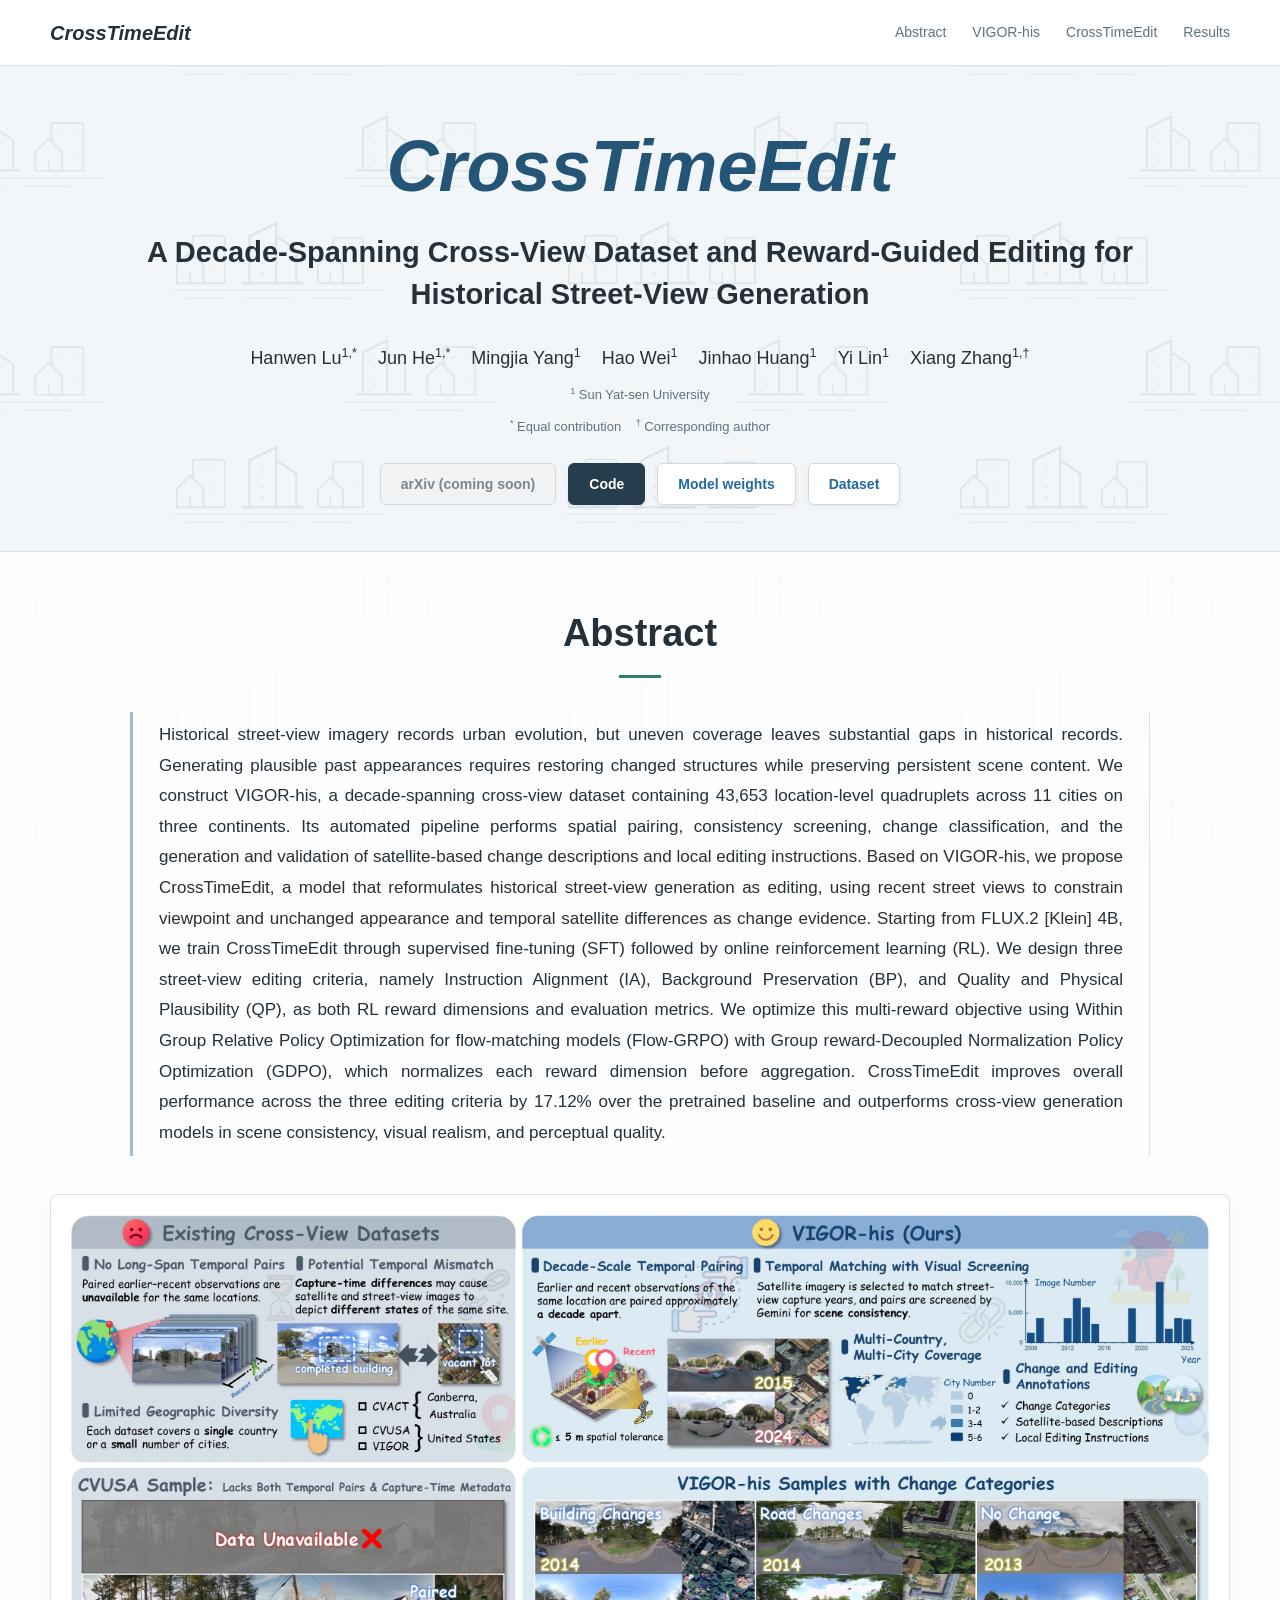
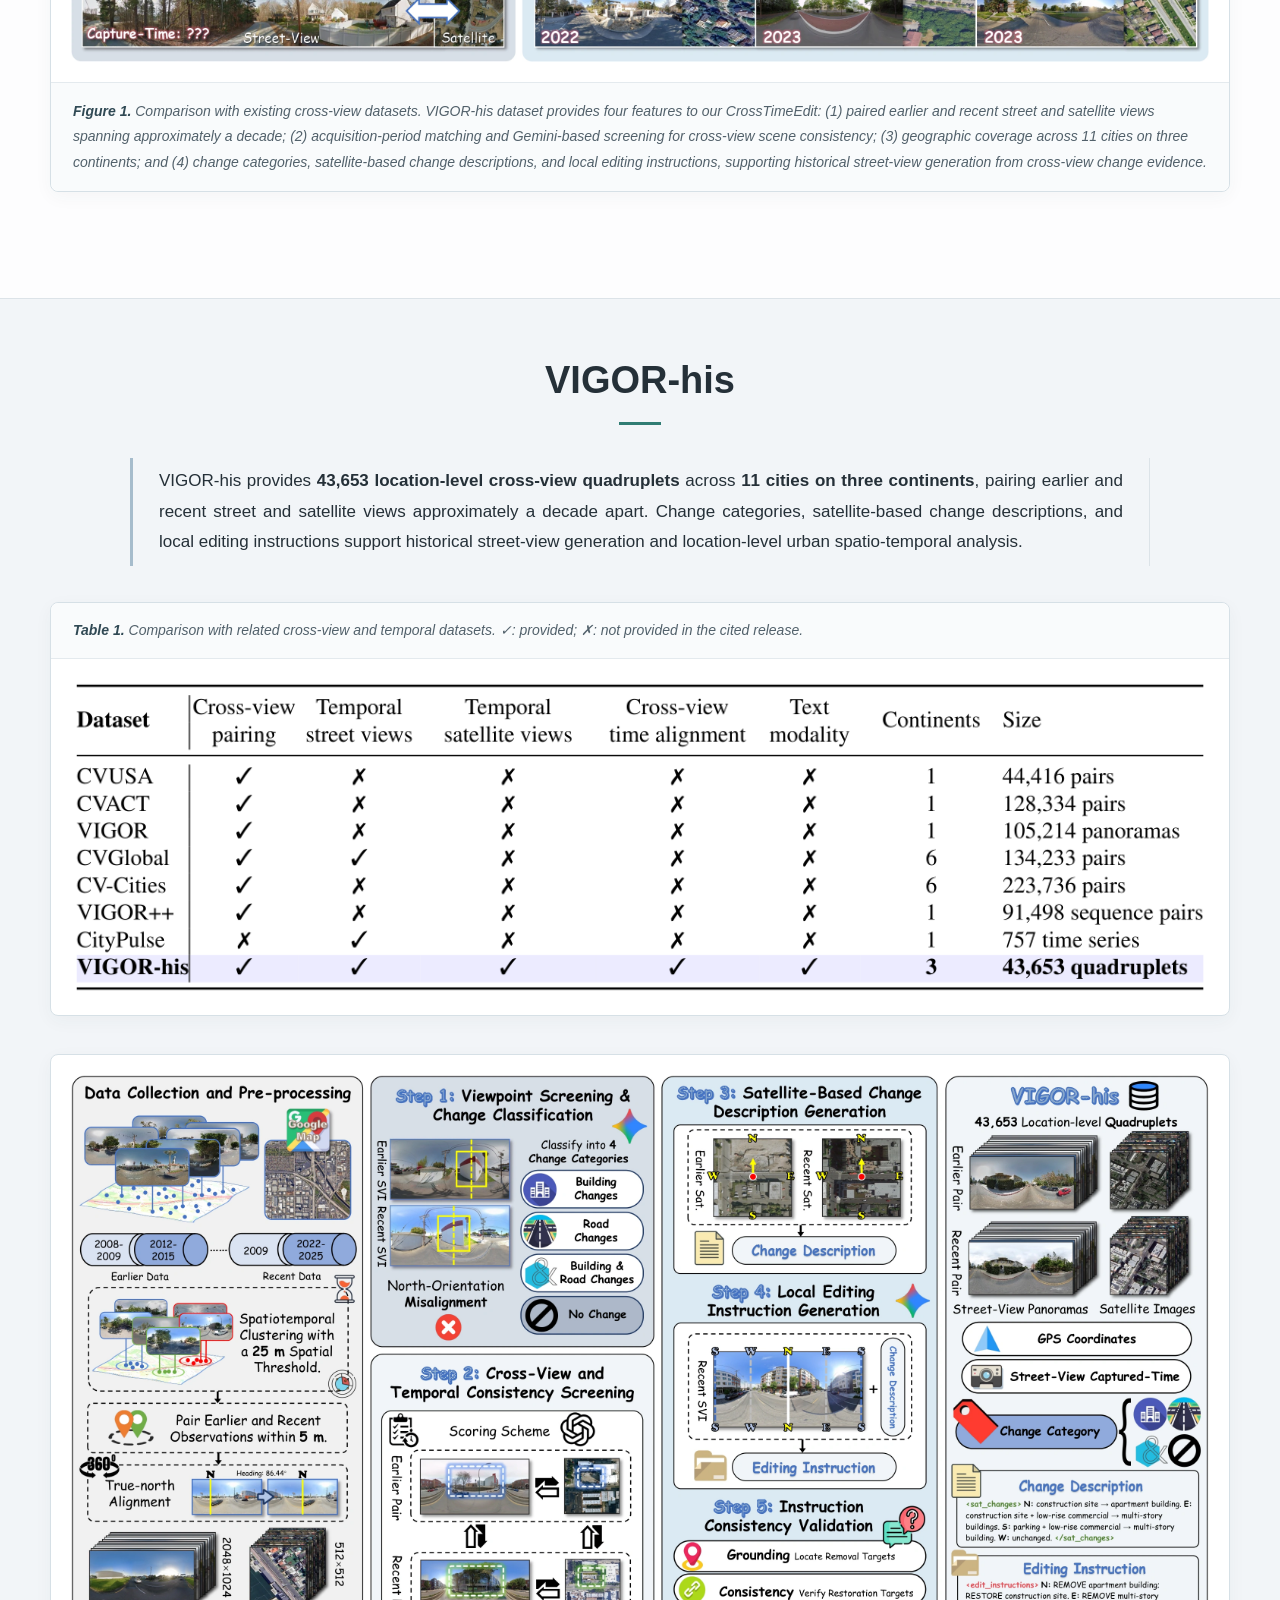
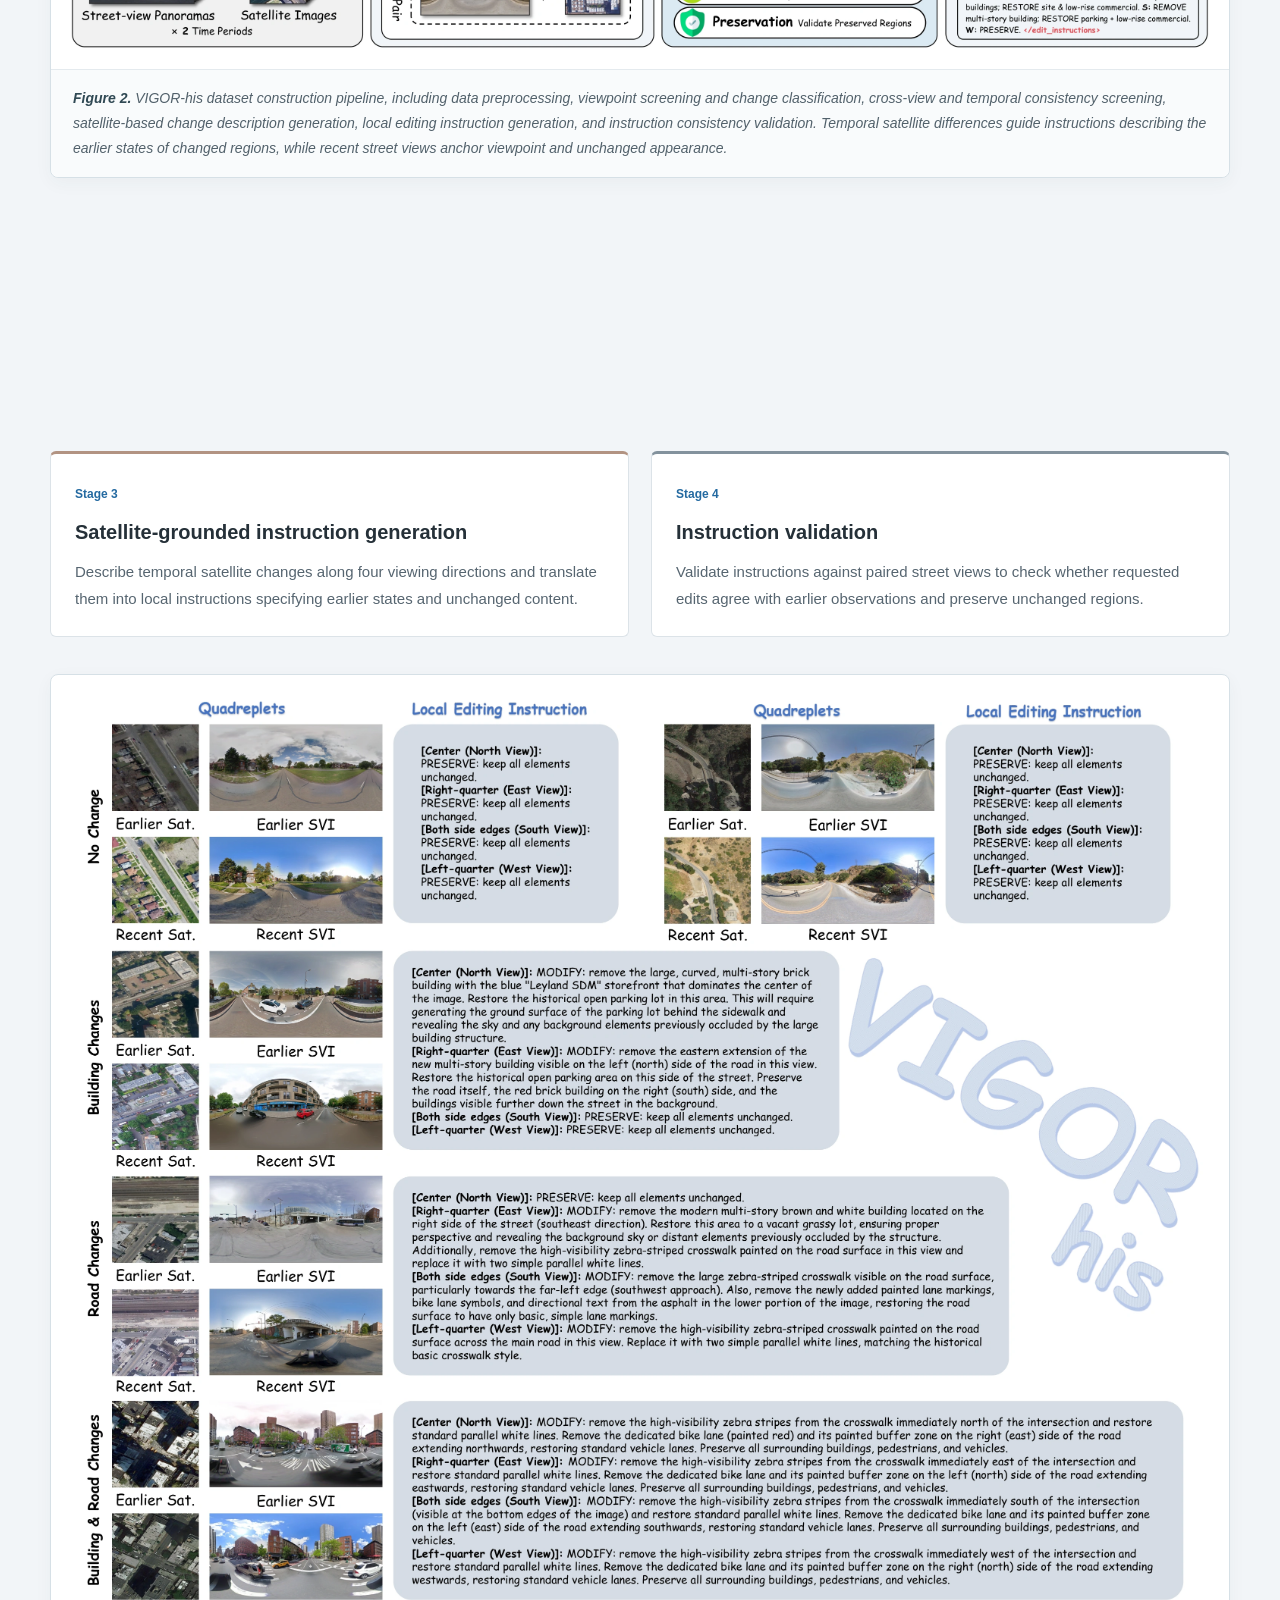
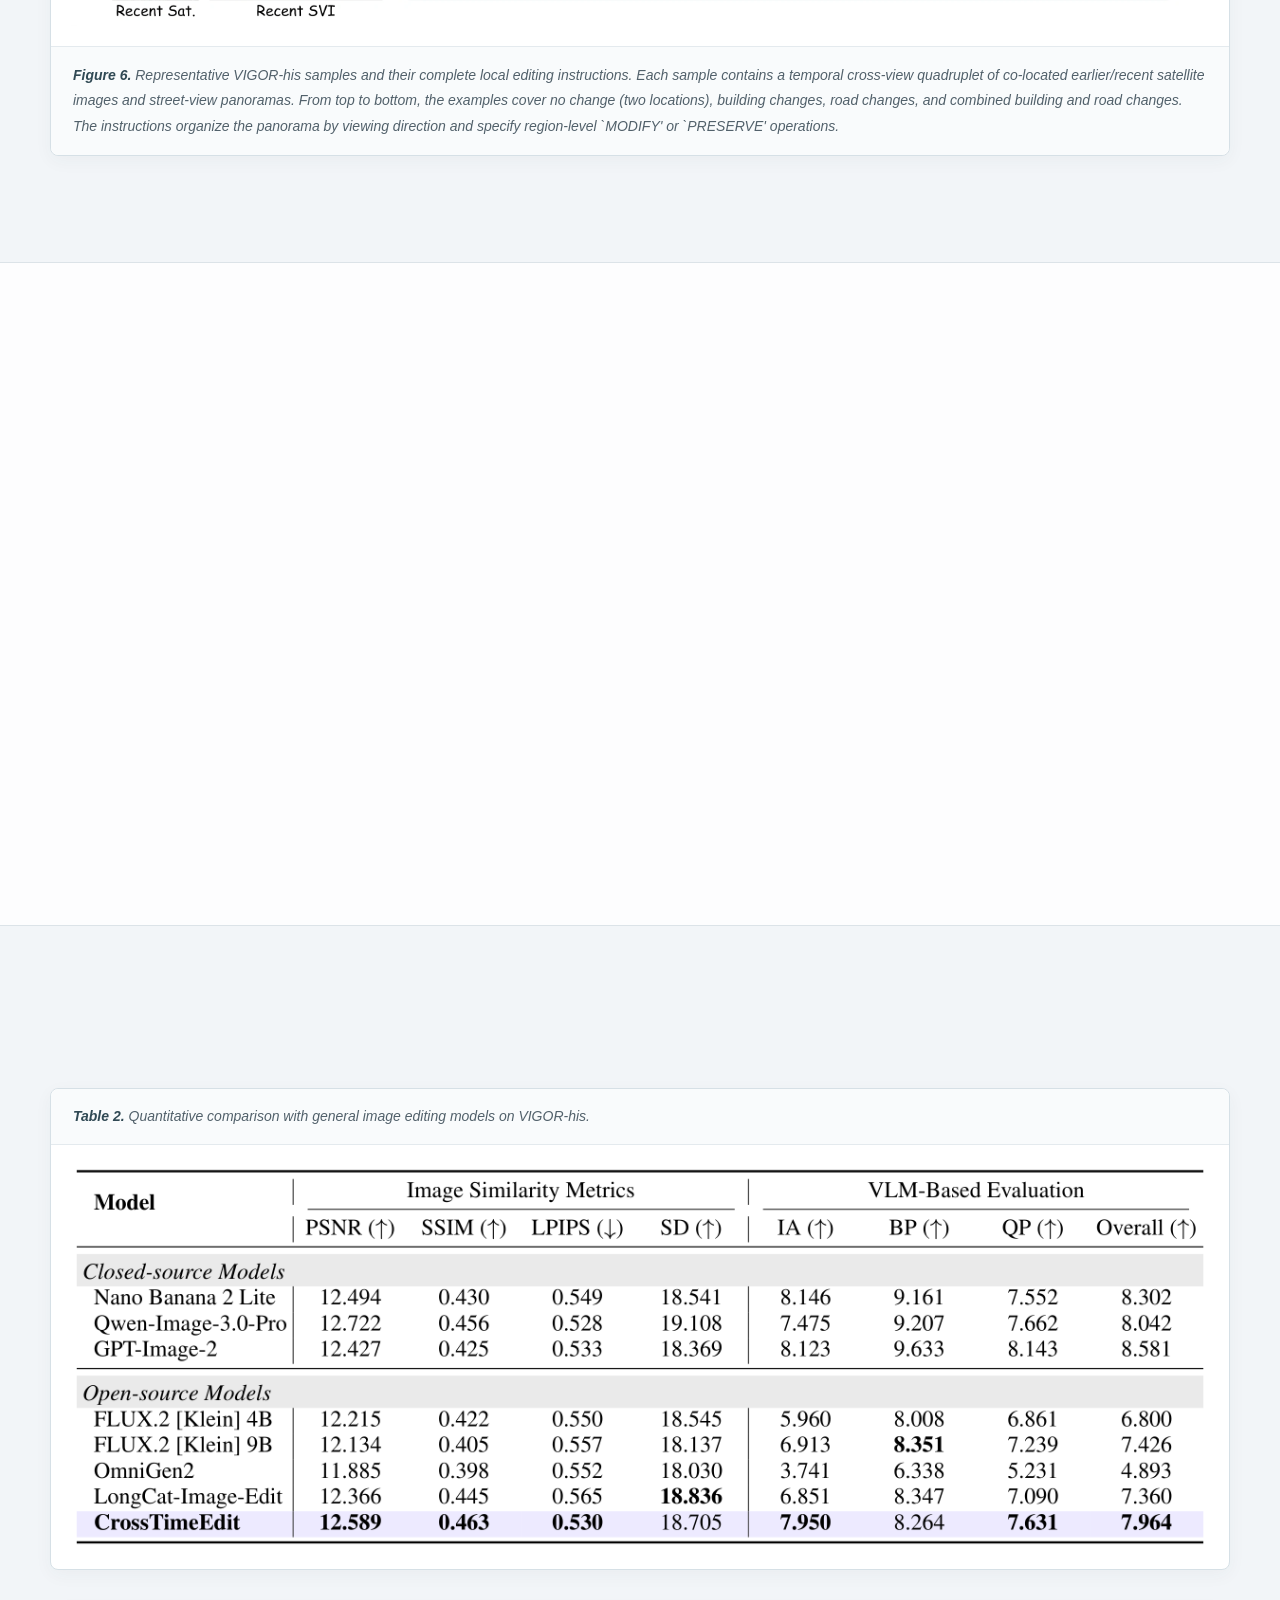
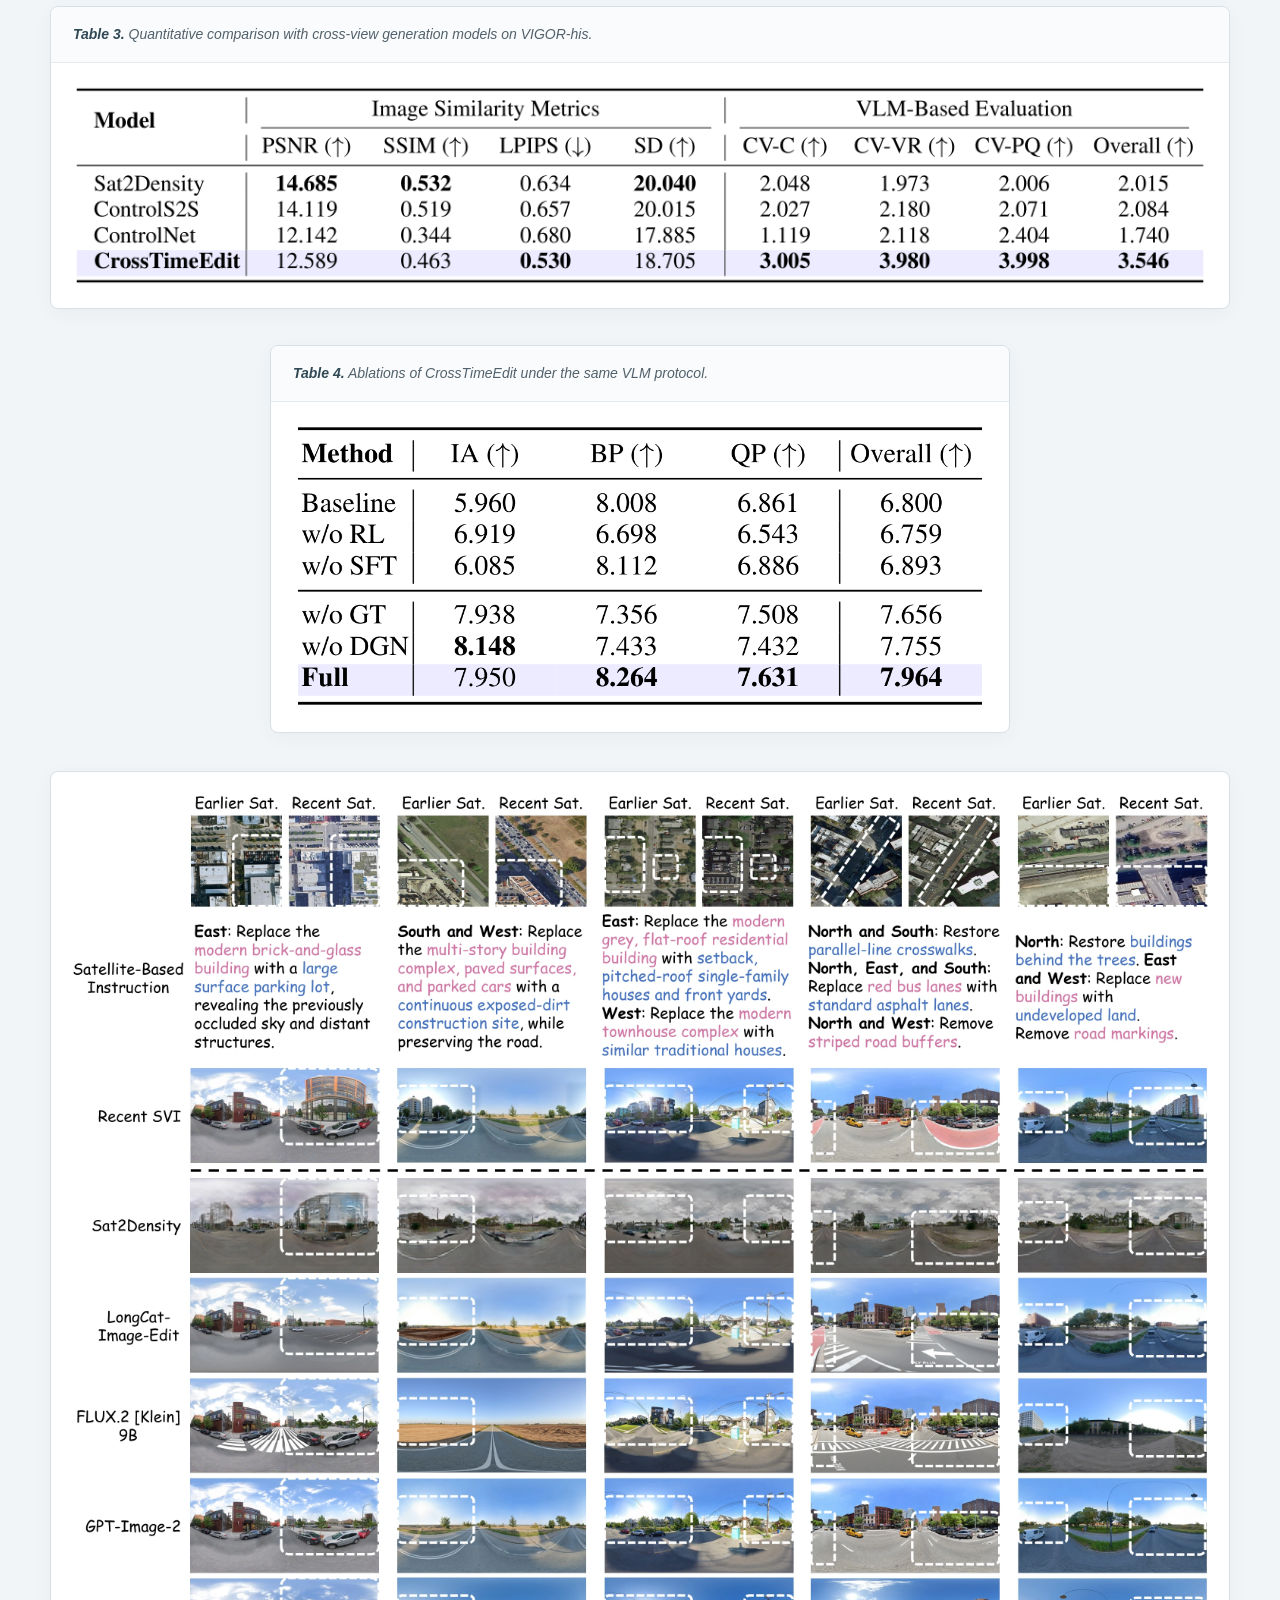
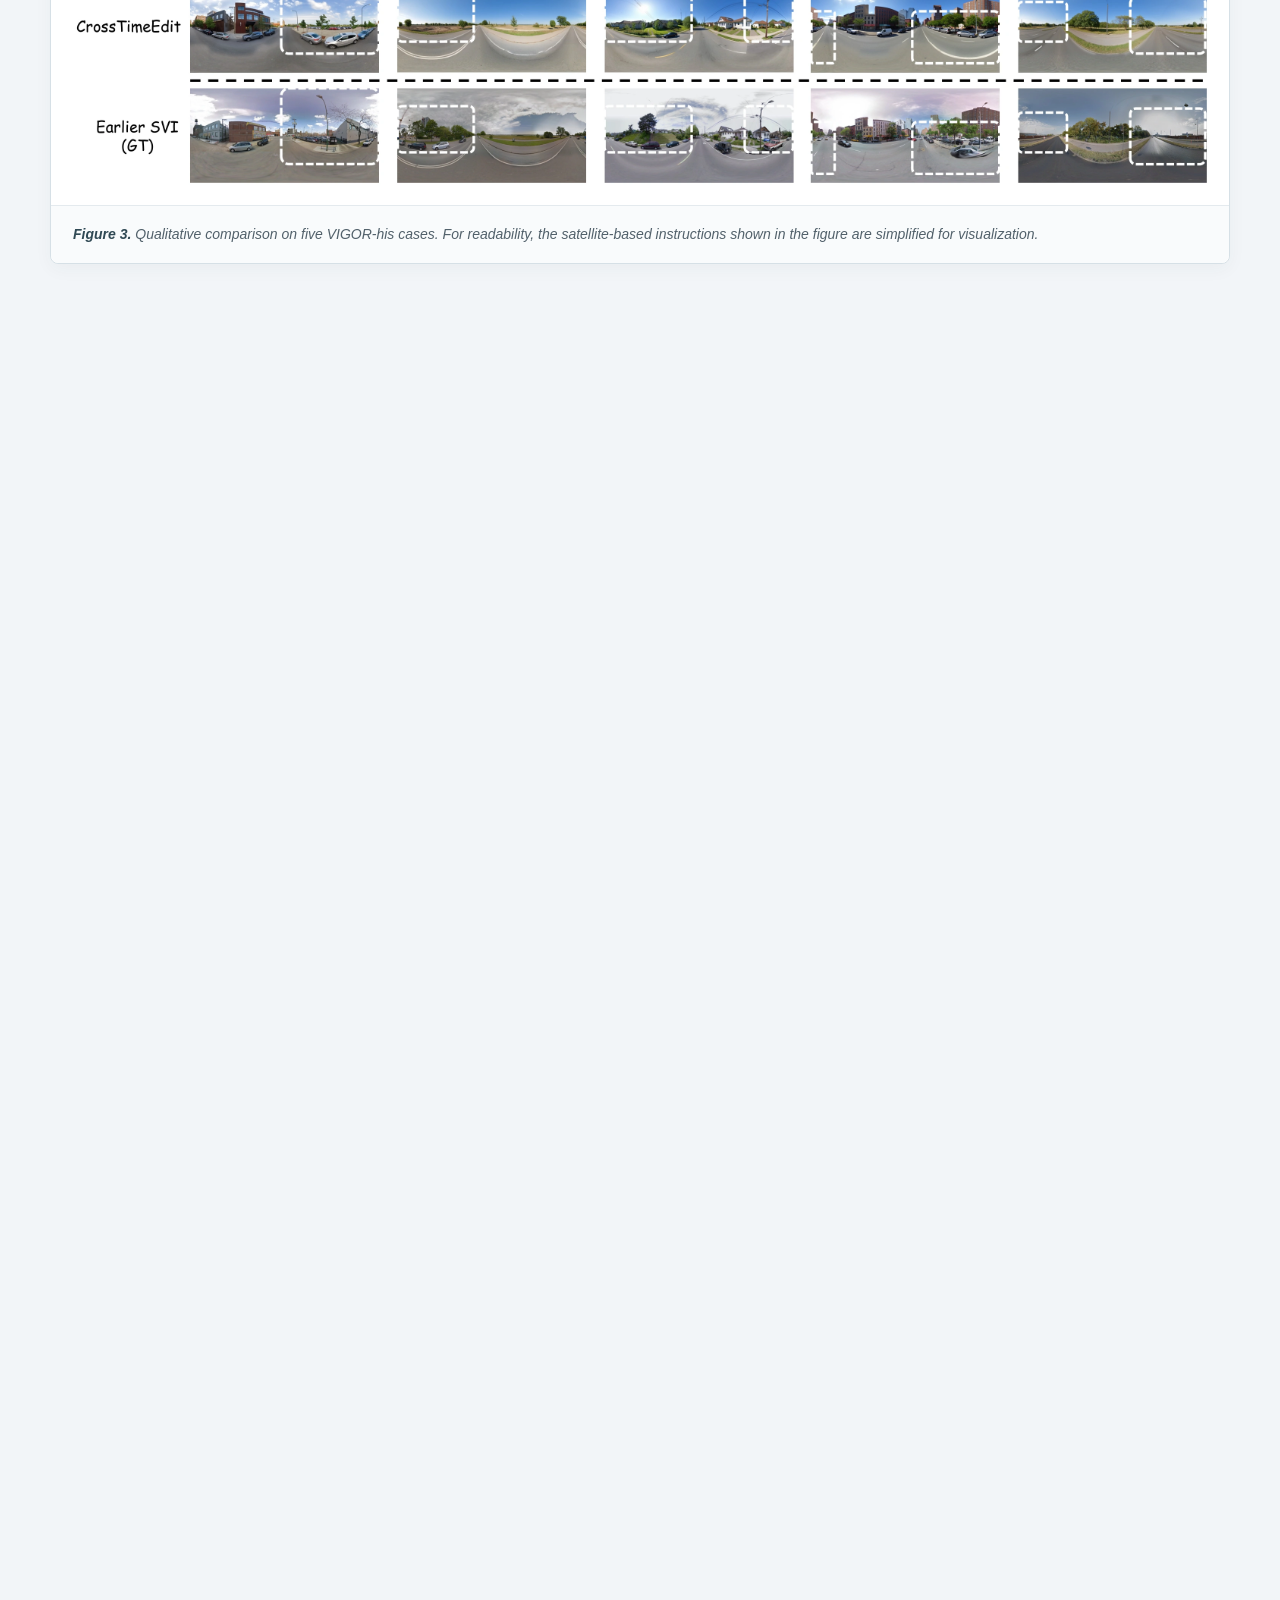
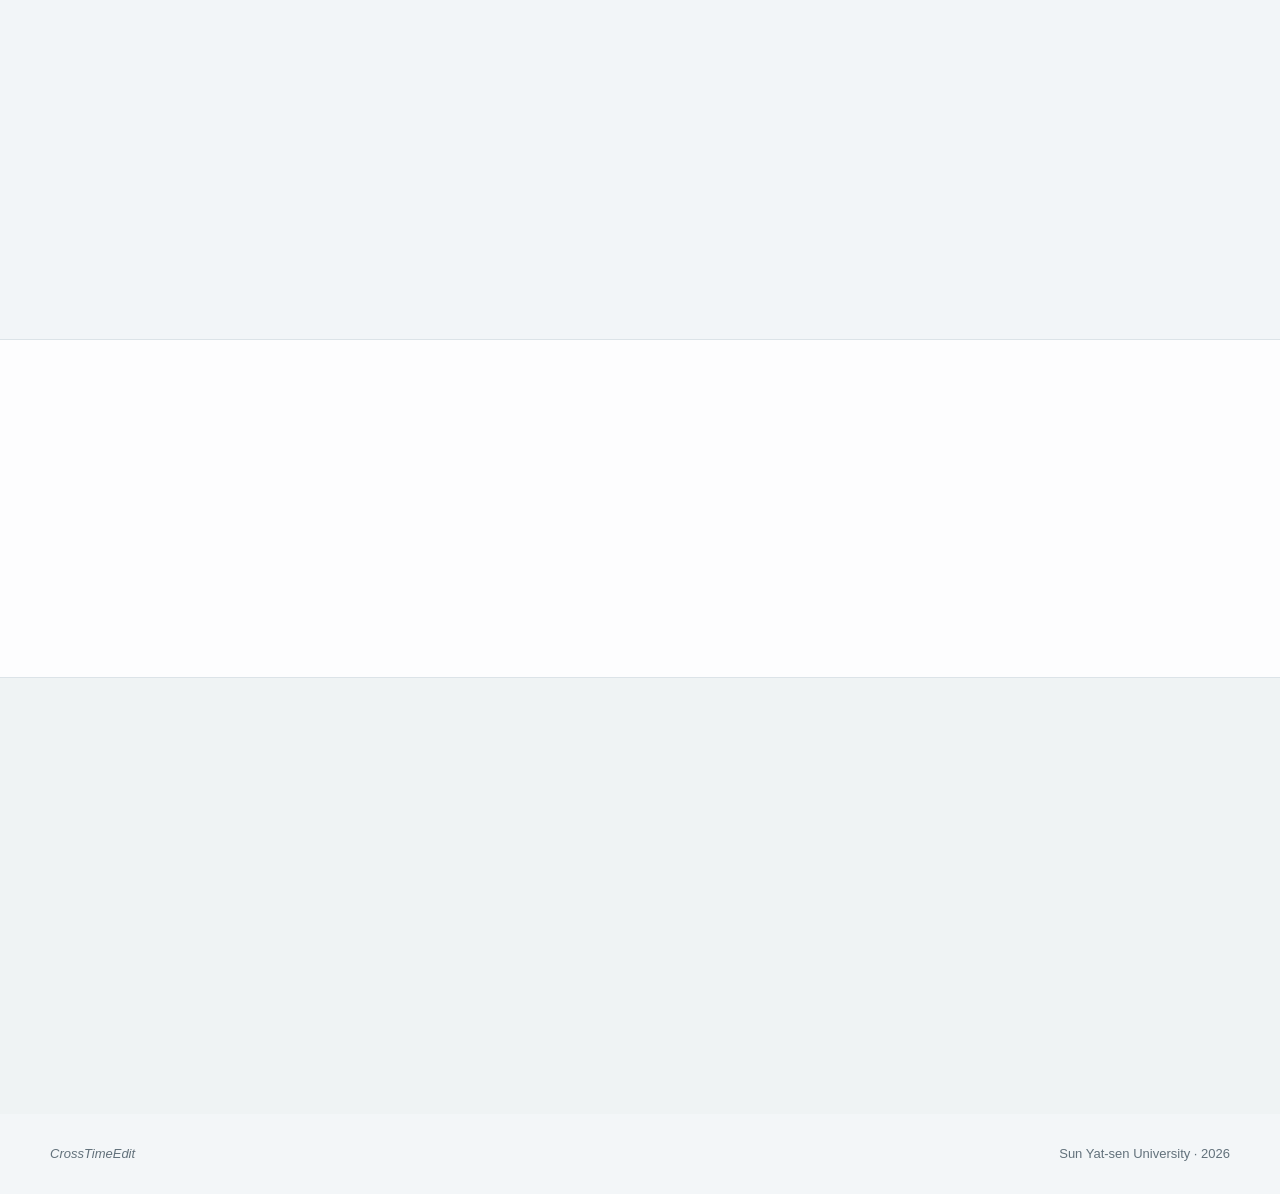
==== commit 12bfcbf5: "Initial public release" ====
--- a/index.html
+++ b/index.html
@@ -5,7 +5,7 @@
 <meta name="viewport" content="width=device-width, initial-scale=1">
 <meta name="description" content="CrossTimeEdit and VIGOR-his: a decade-spanning cross-view dataset and reward-guided editing for historical street-view generation.">
 <title>CrossTimeEdit</title>
-<link rel="stylesheet" href="style.v4.css?v=20260928-title-glow">
+<link rel="stylesheet" href="style.v4.css?v=20260928-title-restored">
 <script src="reveal.js?v=20260928-reveal-natural-exit" defer></script>
 </head>
 <body>
--- a/style.v4.css
+++ b/style.v4.css
@@ -16,8 +16,8 @@
 nav a { color:var(--muted); }
 nav a:hover { color:var(--accent); }
 .hero { padding:60px 0 46px; text-align:center; }
-h1 { font-family:"Comic Sans MS","Comic Sans",cursive; font-size:72px; line-height:1.12; margin:0 0 24px; font-weight:700; }
-h1 em { color:#245577; font-style:normal; -webkit-text-stroke:3px #fff; paint-order:stroke fill; text-shadow:0 0 7px #24557780,0 0 16px #24557766,0 0 30px #2455774d; }
+h1 { font-size:72px; line-height:1.12; margin:0 0 24px; font-weight:800; }
+h1 em { color:#245577; }
 .subtitle { max-width:1010px; margin:0 auto 26px; font-size:29px; line-height:1.45; }
 .authors { margin:0 auto; max-width:1030px; font-size:18px; line-height:1.9; }
 .authors span { display:inline-block; margin:0 8px; white-space:nowrap; }
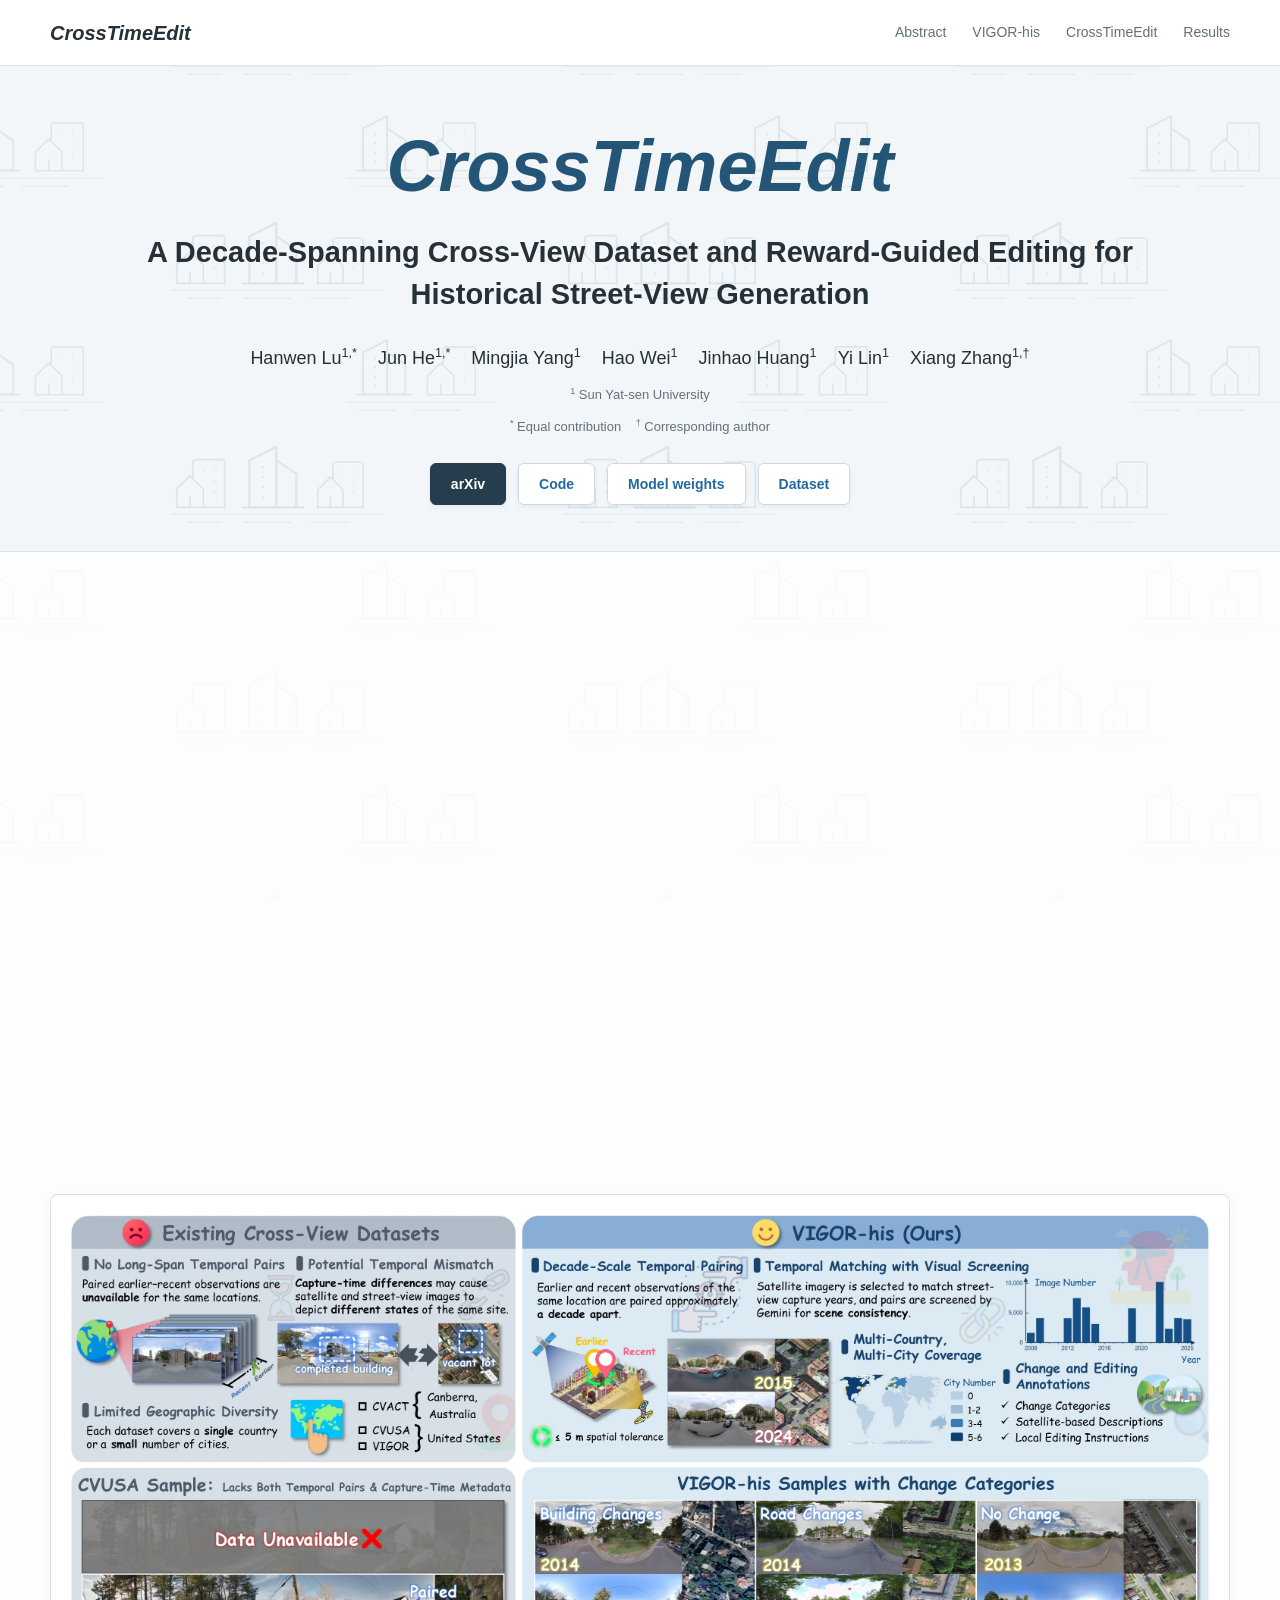
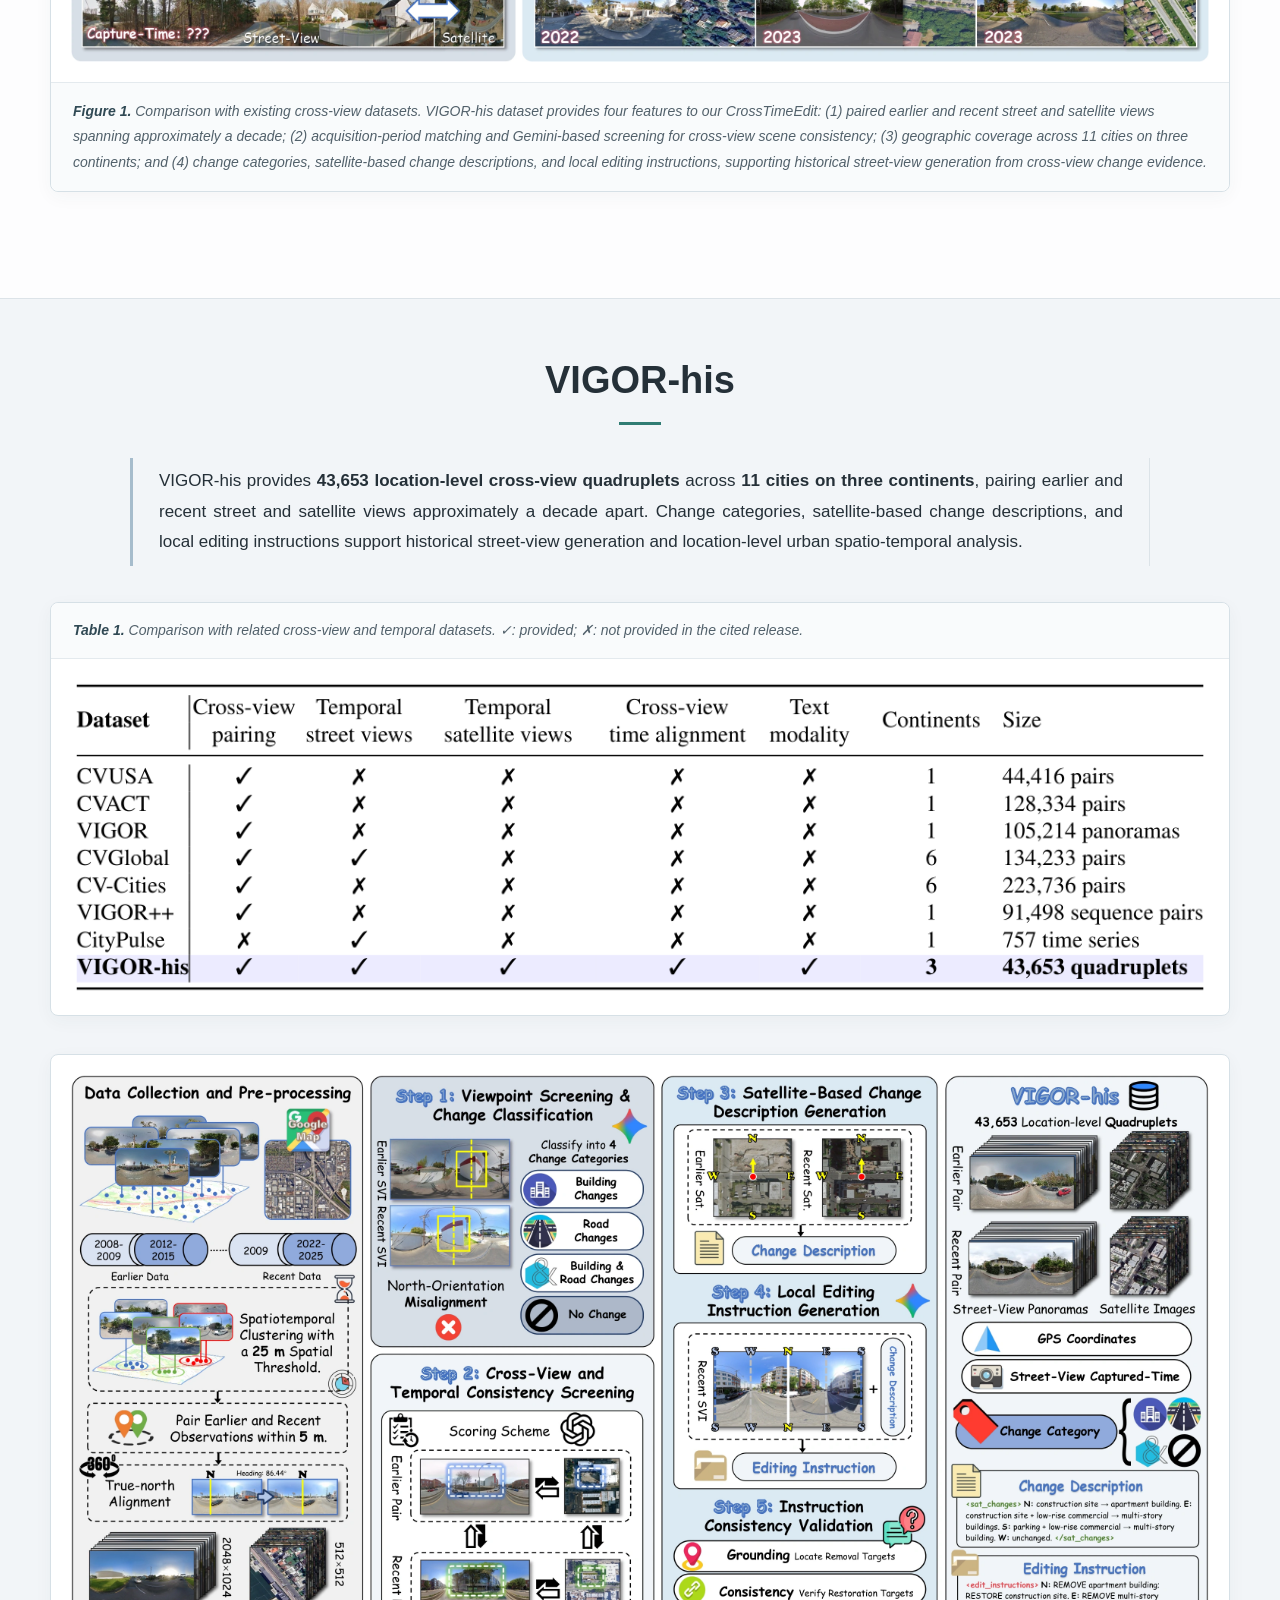
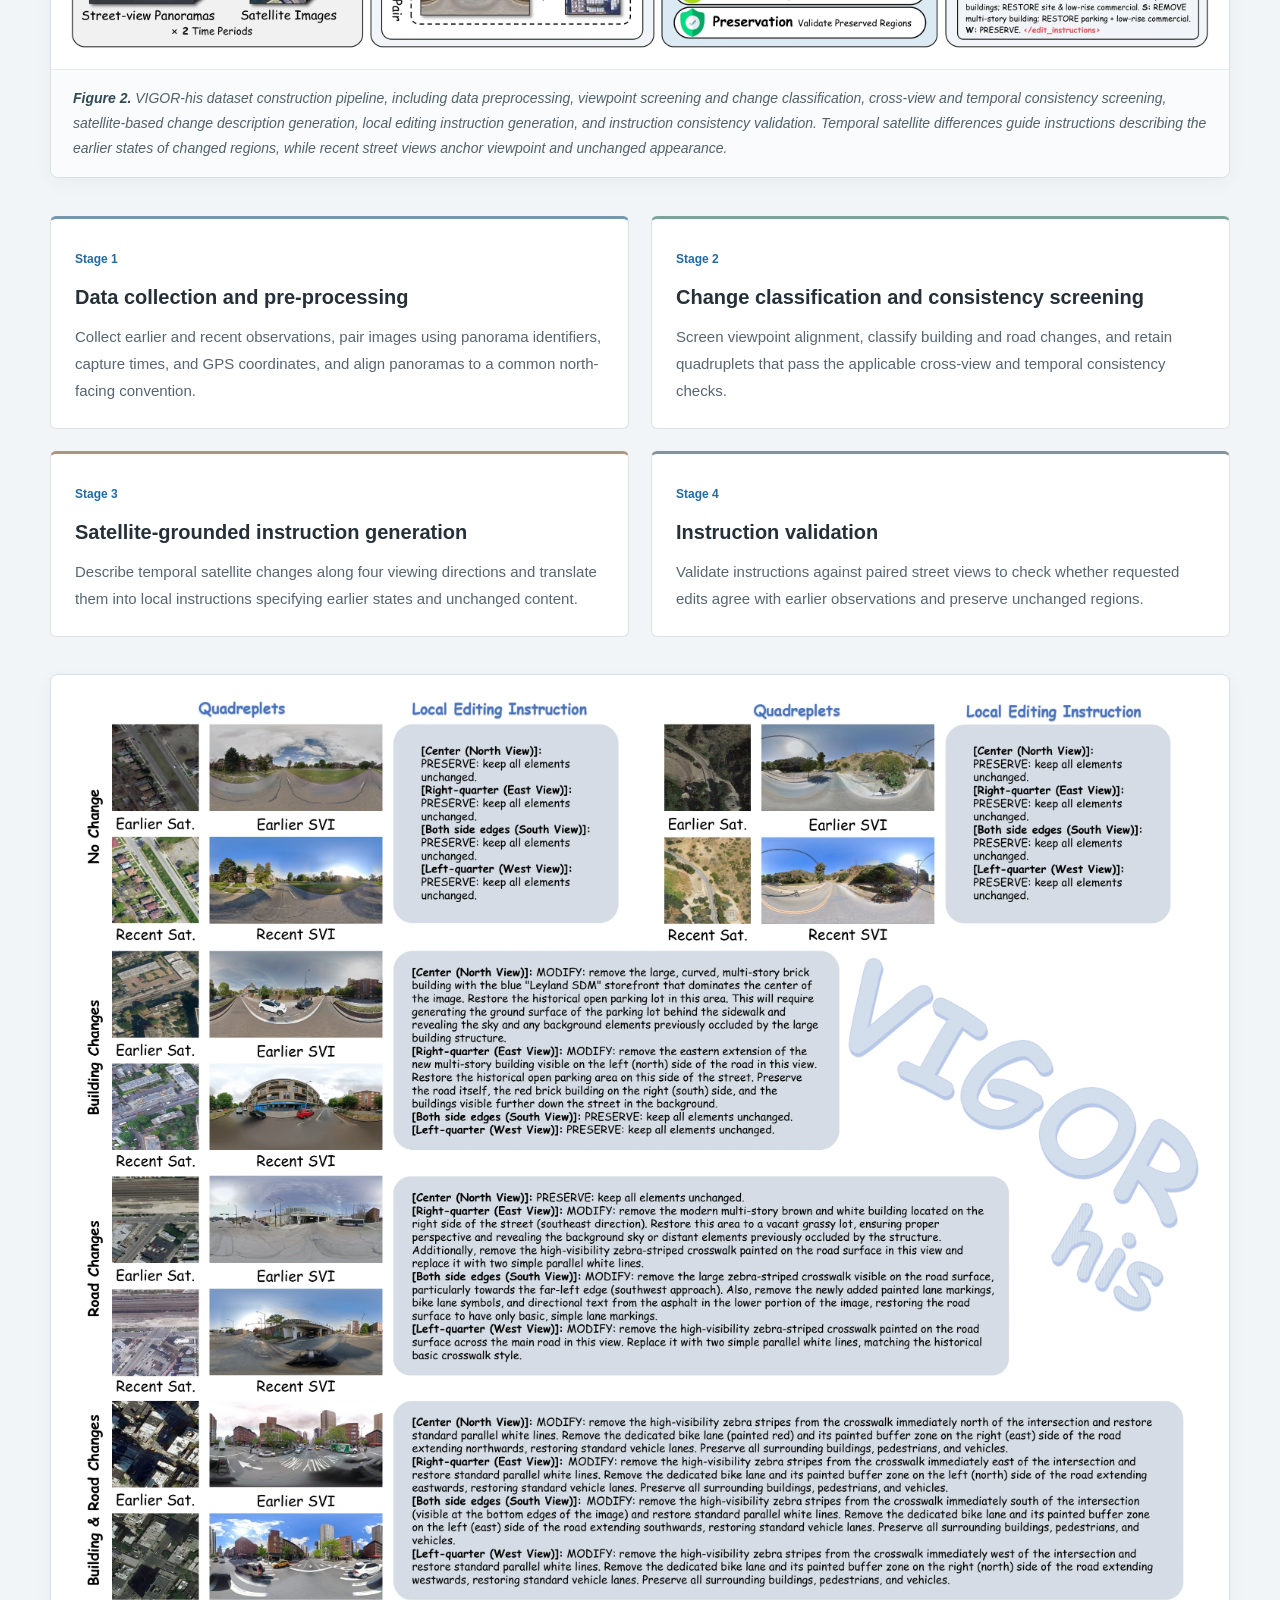
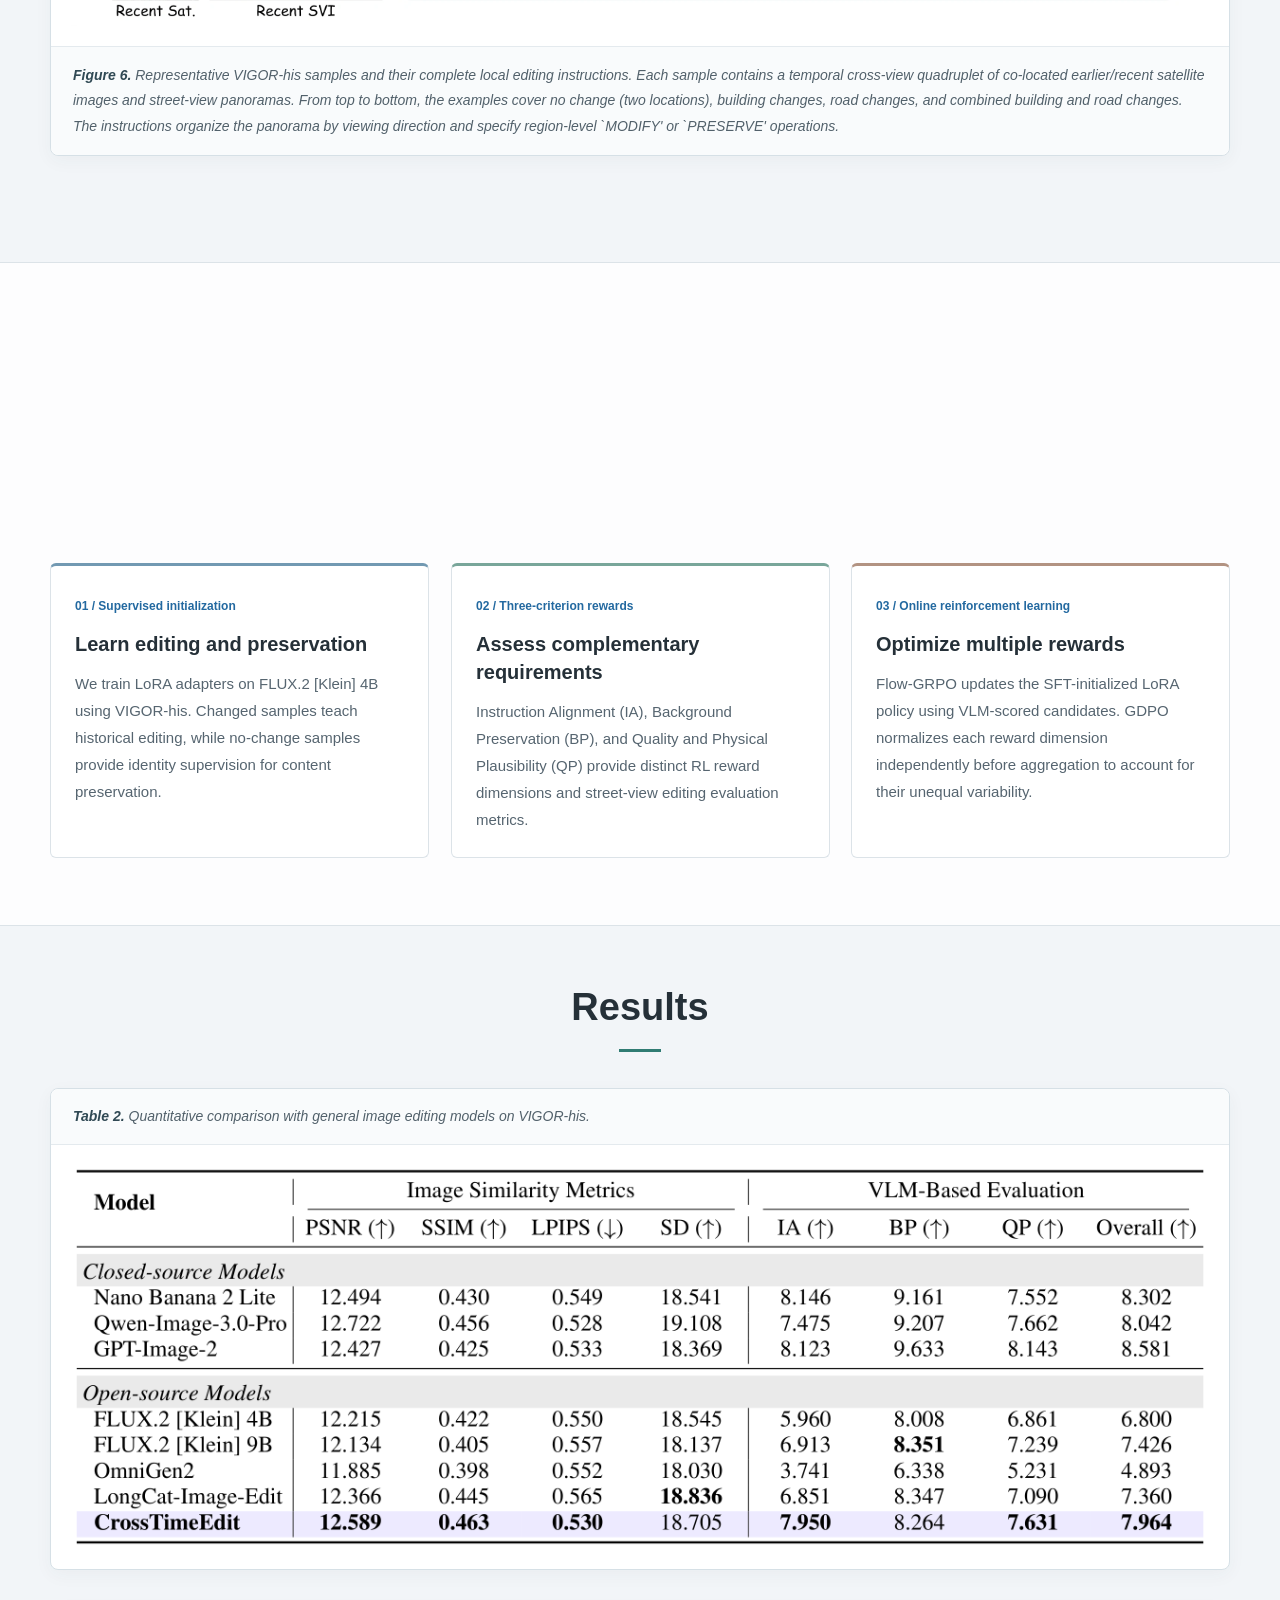
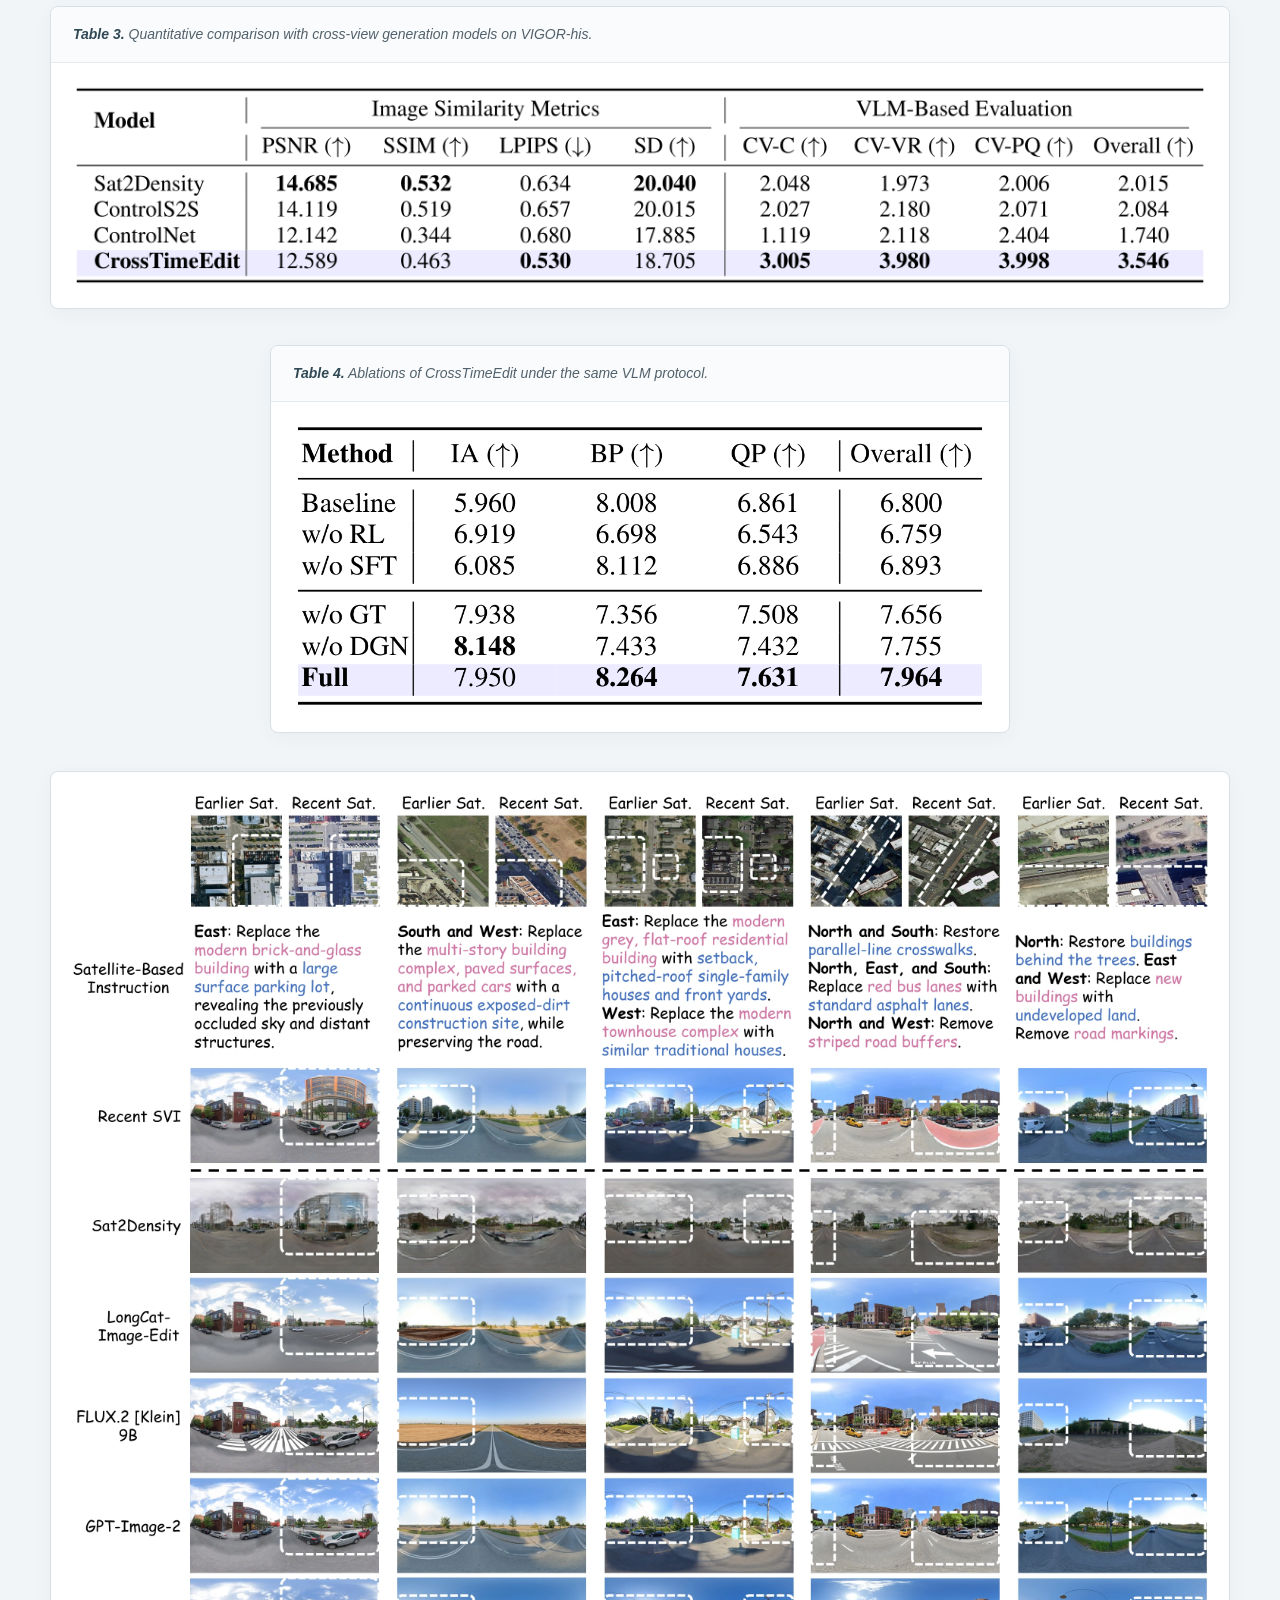
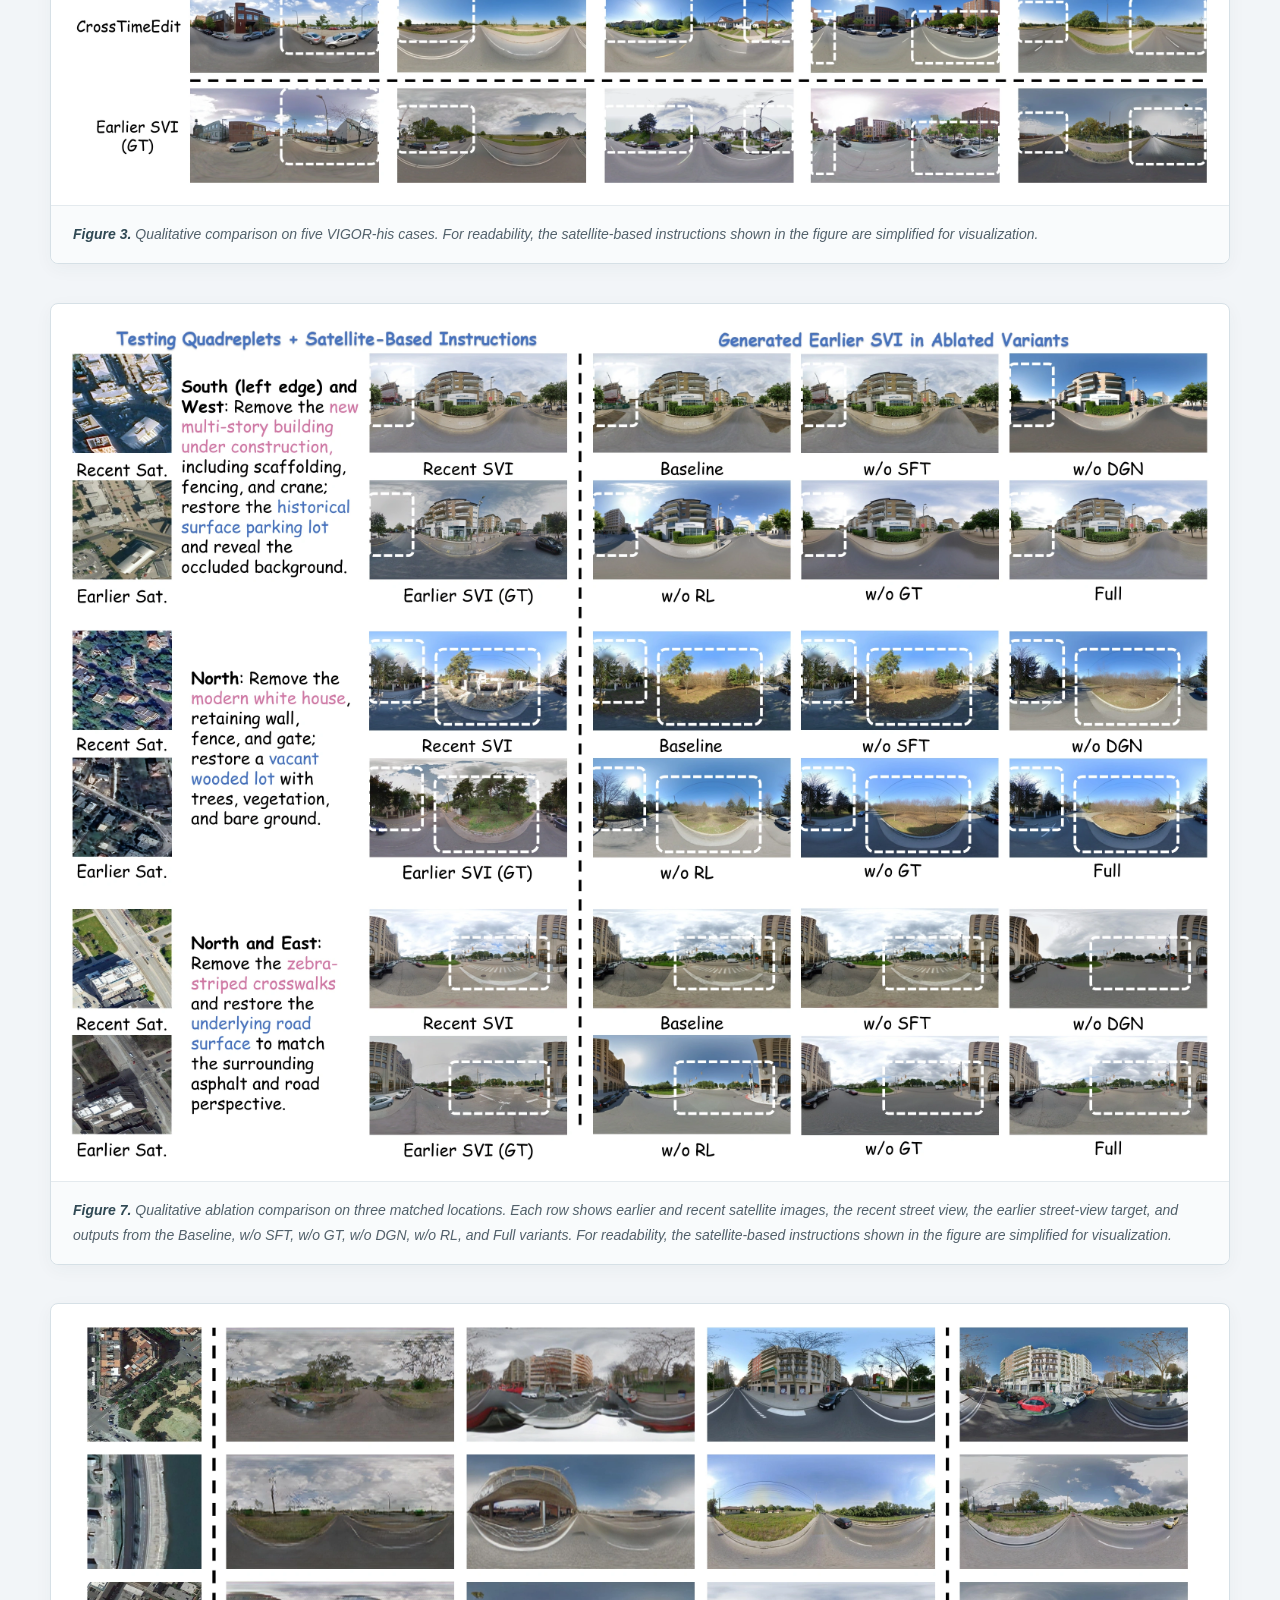
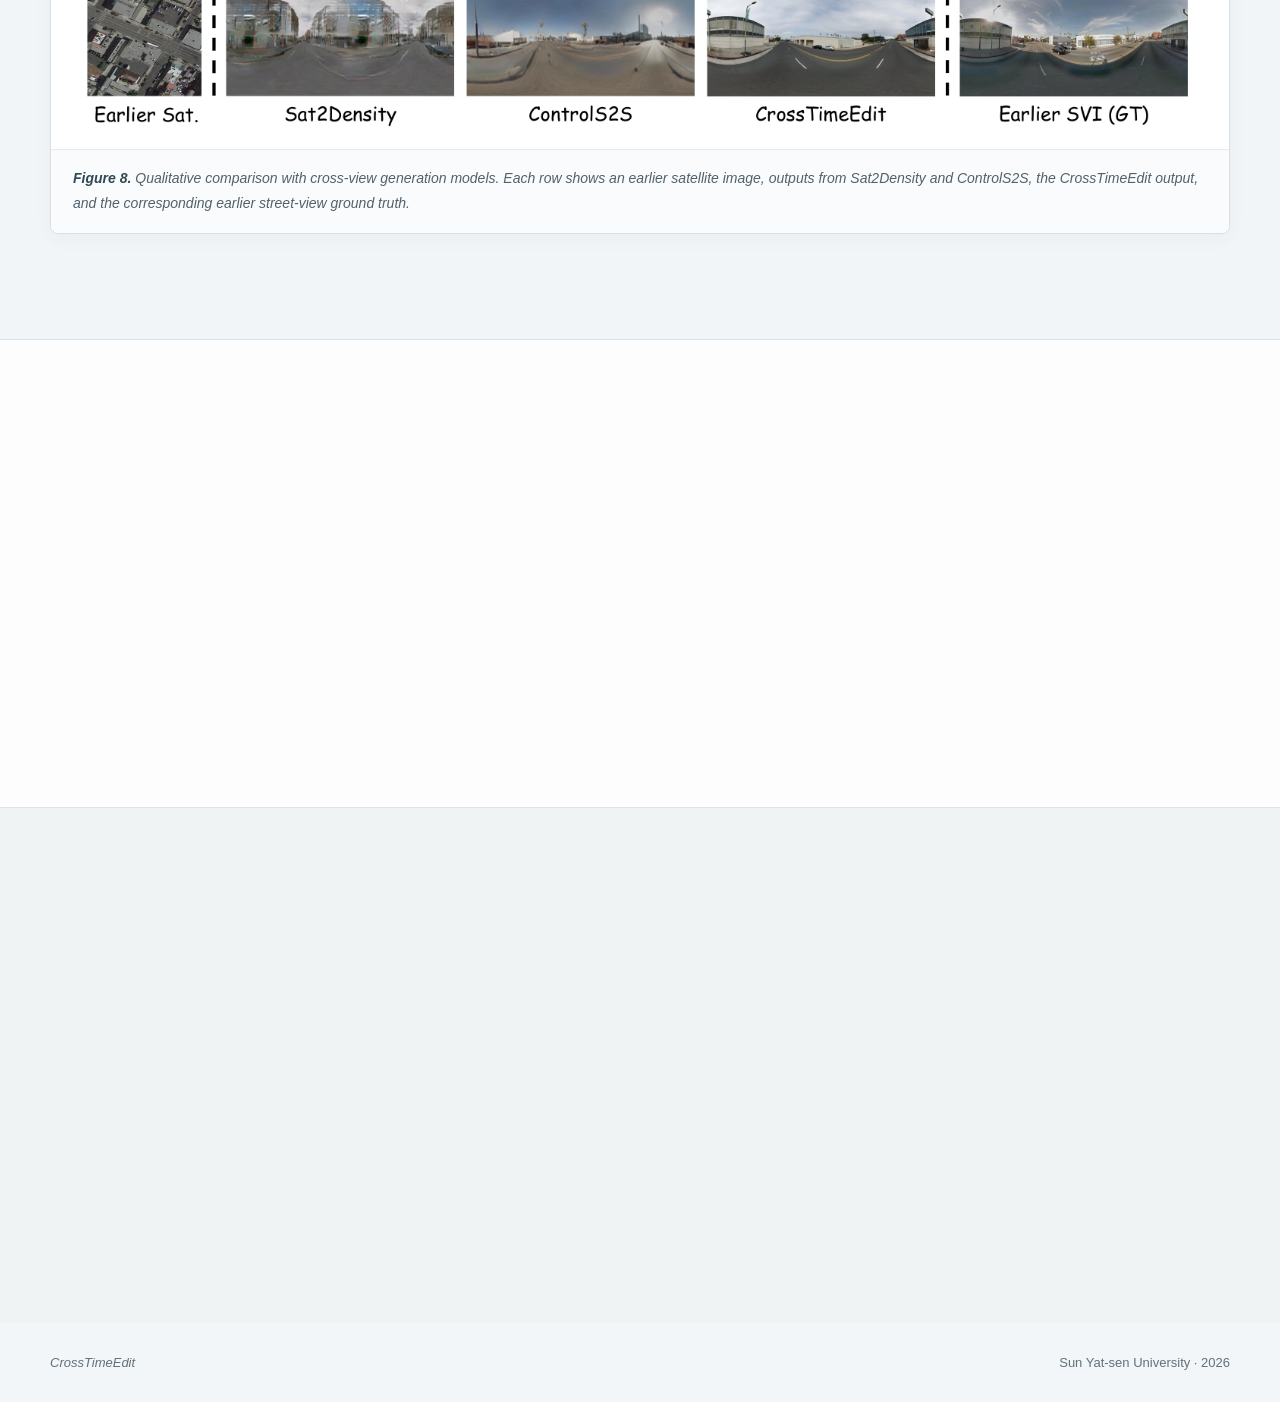
==== commit af5bd615: "Link project page to arXiv" ====
--- a/index.html
+++ b/index.html
@@ -17,7 +17,7 @@
 <p class="subtitle"><strong>A Decade-Spanning Cross-View Dataset and Reward-Guided Editing for Historical Street-View Generation</strong></p>
 <p class="authors"><span>Hanwen Lu<sup>1,*</sup></span> <span>Jun He<sup>1,*</sup></span> <span>Mingjia Yang<sup>1</sup></span> <span>Hao Wei<sup>1</sup></span> <span>Jinhao Huang<sup>1</sup></span> <span>Yi Lin<sup>1</sup></span> <span>Xiang Zhang<sup>1,†</sup></span></p>
 <p class="affiliation notes"><sup>1</sup> Sun Yat-sen University</p><p class="notes"><sup>*</sup> Equal contribution &nbsp;&nbsp; <sup>†</sup> Corresponding author</p>
-<div class="actions"><span class="button unavailable" aria-disabled="true">arXiv (coming soon)</span><a class="button primary" href="https://github.com/LuHanwen67/CrossTimeEdit-release">Code</a><a class="button" href="https://huggingface.co/LuHanwen/CrossTimeEdit-LoRA">Model weights</a><a class="button" href="https://huggingface.co/datasets/LuHanwen/VIGOR-his-metadata">Dataset</a></div>
+<div class="actions"><a class="button primary" href="https://arxiv.org/abs/2609.36616">arXiv</a><a class="button" href="https://github.com/LuHanwen67/CrossTimeEdit-release">Code</a><a class="button" href="https://huggingface.co/LuHanwen/CrossTimeEdit-LoRA">Model weights</a><a class="button" href="https://huggingface.co/datasets/LuHanwen/VIGOR-his-metadata">Dataset</a></div>
 </section>
 <section class="section wrap" id="abstract"><h2>Abstract</h2><div class="prose"><p>Historical street-view imagery records urban evolution, but uneven coverage leaves substantial gaps in historical records. Generating plausible past appearances requires restoring changed structures while preserving persistent scene content. We construct VIGOR-his, a decade-spanning cross-view dataset containing 43,653 location-level quadruplets across 11 cities on three continents. Its automated pipeline performs spatial pairing, consistency screening, change classification, and the generation and validation of satellite-based change descriptions and local editing instructions. Based on VIGOR-his, we propose CrossTimeEdit, a model that reformulates historical street-view generation as editing, using recent street views to constrain viewpoint and unchanged appearance and temporal satellite differences as change evidence. Starting from FLUX.2 [Klein] 4B, we train CrossTimeEdit through supervised fine-tuning (SFT) followed by online reinforcement learning (RL). We design three street-view editing criteria, namely Instruction Alignment (IA), Background Preservation (BP), and Quality and Physical Plausibility (QP), as both RL reward dimensions and evaluation metrics. We optimize this multi-reward objective using Within Group Relative Policy Optimization for flow-matching models (Flow-GRPO) with Group reward-Decoupled Normalization Policy Optimization (GDPO), which normalizes each reward dimension before aggregation. CrossTimeEdit improves overall performance across the three editing criteria by 17.12% over the pretrained baseline and outperforms cross-view generation models in scene consistency, visual realism, and perceptual quality.</p></div><figure id="figure-1"><a href="assets/figure1.webp" target="_blank" rel="noopener" aria-label="Open Figure 1 at full resolution"><img width="3000" height="1179" src="assets/figure1.webp" alt="Comparison with existing cross-view datasets. VIGOR-his dataset provides four features to our CrossTimeEdit: (1) paired earlier and recent street and satellite views spanning approximately a decade; (2) acquisition-period matching and Gemini-based screening for cross-view scene consistency; (3) geographic coverage across 11 cities on three continents; and (4) change categories, satellite-based change descriptions, and local editing instructions, supporting historical street-view generation from cross-view change evidence." fetchpriority="high"></a><figcaption><em><strong>Figure 1.</strong> Comparison with existing cross-view datasets. VIGOR-his dataset provides four features to our CrossTimeEdit: (1) paired earlier and recent street and satellite views spanning approximately a decade; (2) acquisition-period matching and Gemini-based screening for cross-view scene consistency; (3) geographic coverage across 11 cities on three continents; and (4) change categories, satellite-based change descriptions, and local editing instructions, supporting historical street-view generation from cross-view change evidence.</em></figcaption></figure></section>
 <section class="section wrap" id="dataset"><h2>VIGOR-his</h2>
@@ -43,12 +43,15 @@
 <figure id="figure-7"><a href="assets/figure7.webp" target="_blank" rel="noopener" aria-label="Open Figure 7 at full resolution"><img width="3000" height="2206" src="assets/figure7.webp" alt="Qualitative ablation comparison on three matched locations. Each row shows earlier and recent satellite images, the recent street view, the earlier street-view target, and outputs from the Baseline, w/o SFT, w/o GT, w/o DGN, w/o RL, and Full variants. For readability, the satellite-based instructions shown in the figure are simplified for visualization." loading="lazy"></a><figcaption><em><strong>Figure 7.</strong> Qualitative ablation comparison on three matched locations. Each row shows earlier and recent satellite images, the recent street view, the earlier street-view target, and outputs from the Baseline, w/o SFT, w/o GT, w/o DGN, w/o RL, and Full variants. For readability, the satellite-based instructions shown in the figure are simplified for visualization.</em></figcaption></figure>
 <figure id="figure-8"><a href="assets/figure8.webp" target="_blank" rel="noopener" aria-label="Open Figure 8 at full resolution"><img width="3000" height="1068" src="assets/figure8.webp" alt="Qualitative comparison with cross-view generation models. Each row shows an earlier satellite image, outputs from Sat2Density and ControlS2S, the CrossTimeEdit output, and the corresponding earlier street-view ground truth." loading="lazy"></a><figcaption><em><strong>Figure 8.</strong> Qualitative comparison with cross-view generation models. Each row shows an earlier satellite image, outputs from Sat2Density and ControlS2S, the CrossTimeEdit output, and the corresponding earlier street-view ground truth.</em></figcaption></figure>
 </section>
-<section class="section wrap" id="resources"><h2>Resources</h2><div class="resources"><a href="https://github.com/LuHanwen67/CrossTimeEdit-release"><strong>Code</strong><span>GitHub release</span></a><a href="https://huggingface.co/LuHanwen/CrossTimeEdit-LoRA"><strong>Model weights</strong><span>Hugging Face</span></a><a href="https://huggingface.co/datasets/LuHanwen/VIGOR-his-metadata"><strong>VIGOR-his metadata</strong><span>Hugging Face</span></a></div></section>
+<section class="section wrap" id="resources"><h2>Resources</h2><div class="resources"><a href="https://arxiv.org/abs/2609.36616"><strong>Paper</strong><span>arXiv:2609.36616</span></a><a href="https://github.com/LuHanwen67/CrossTimeEdit-release"><strong>Code</strong><span>GitHub release</span></a><a href="https://huggingface.co/LuHanwen/CrossTimeEdit-LoRA"><strong>Model weights</strong><span>Hugging Face</span></a><a href="https://huggingface.co/datasets/LuHanwen/VIGOR-his-metadata"><strong>VIGOR-his metadata</strong><span>Hugging Face</span></a></div></section>
 <section class="section wrap" id="citation"><h2>Citation</h2><pre><code>@misc{lu2026crosstimeedit,
   title  = {CrossTimeEdit: A Decade-Spanning Cross-View Dataset and Reward-Guided Editing for Historical Street-View Generation},
   author = {Lu, Hanwen and He, Jun and Yang, Mingjia and Wei, Hao and Huang, Jinhao and Lin, Yi and Zhang, Xiang},
   year   = {2026},
-  note   = {arXiv preprint}
+  eprint = {2609.36616},
+  archivePrefix = {arXiv},
+  primaryClass = {cs.CV},
+  url    = {https://arxiv.org/abs/2609.36616}
 }</code></pre></section>
 </main><footer class="wrap"><em>CrossTimeEdit</em><span>Sun Yat-sen University · 2026</span></footer>
 </body>
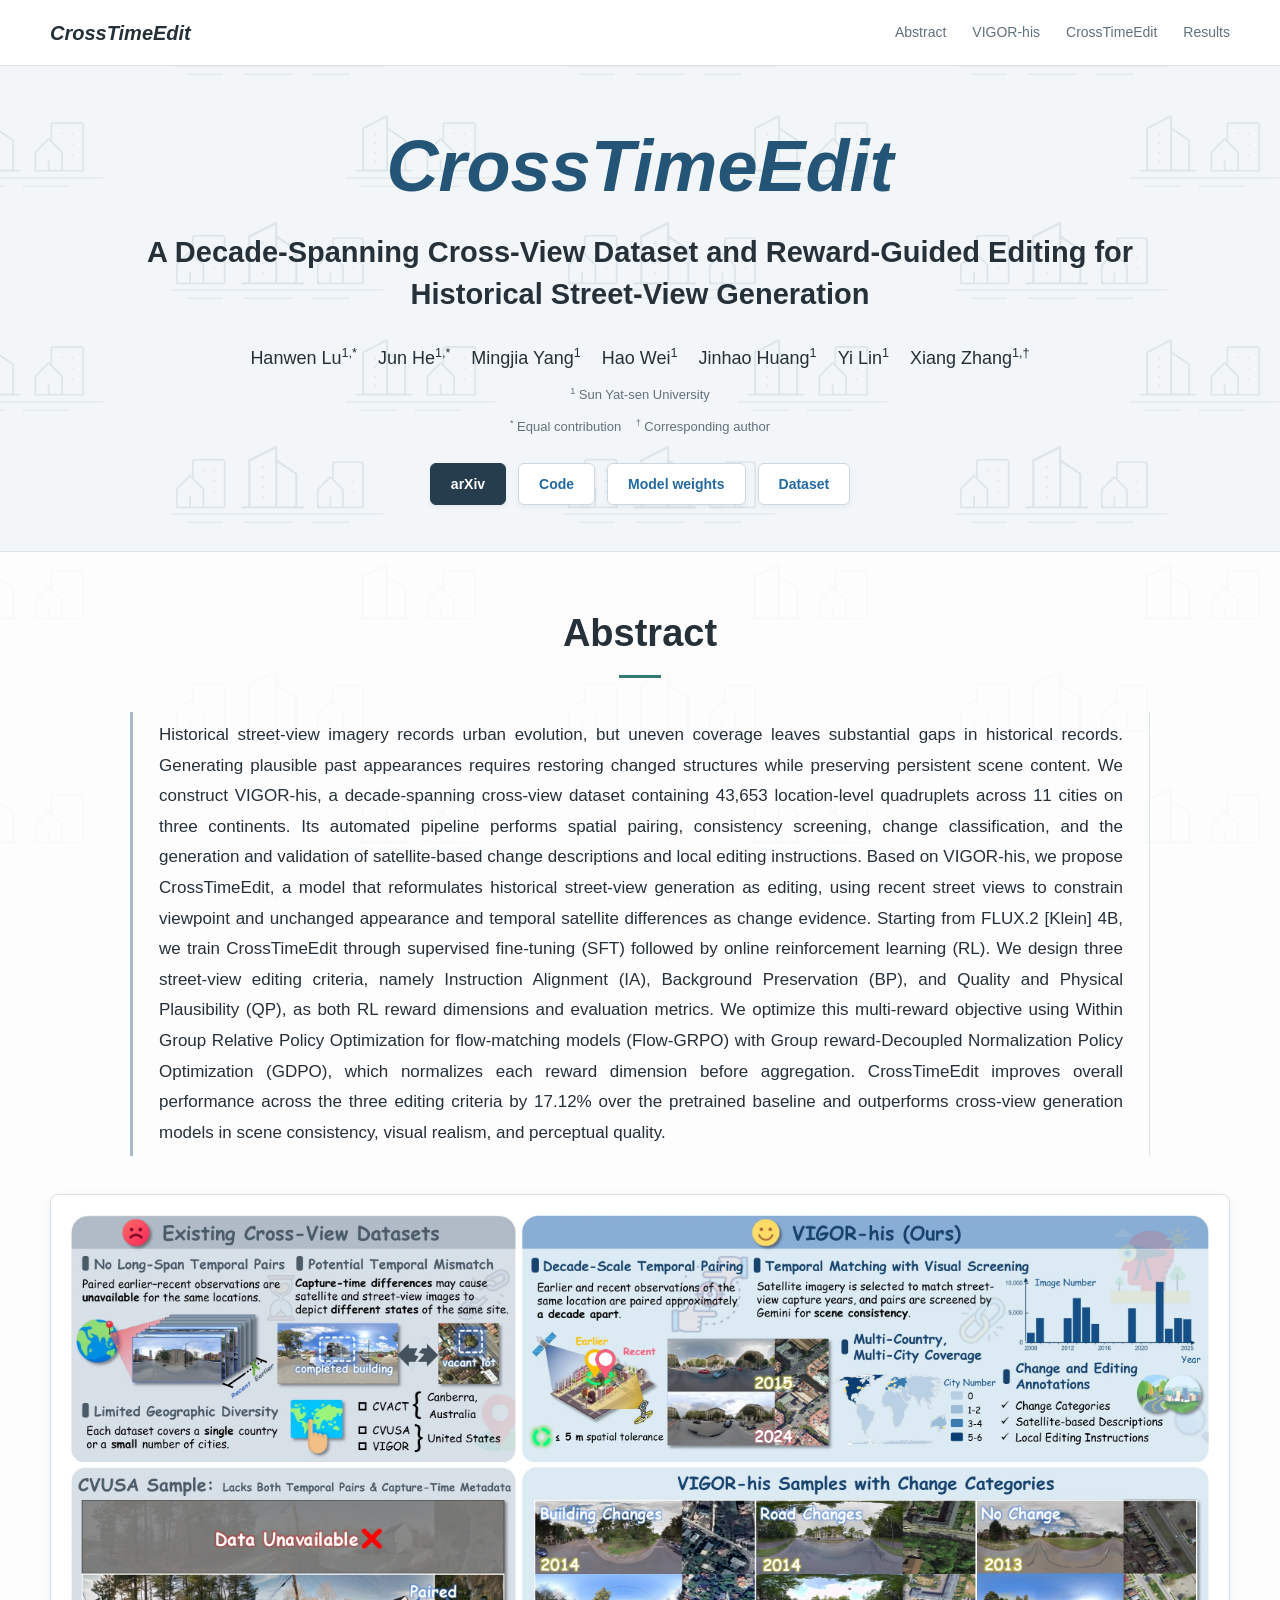
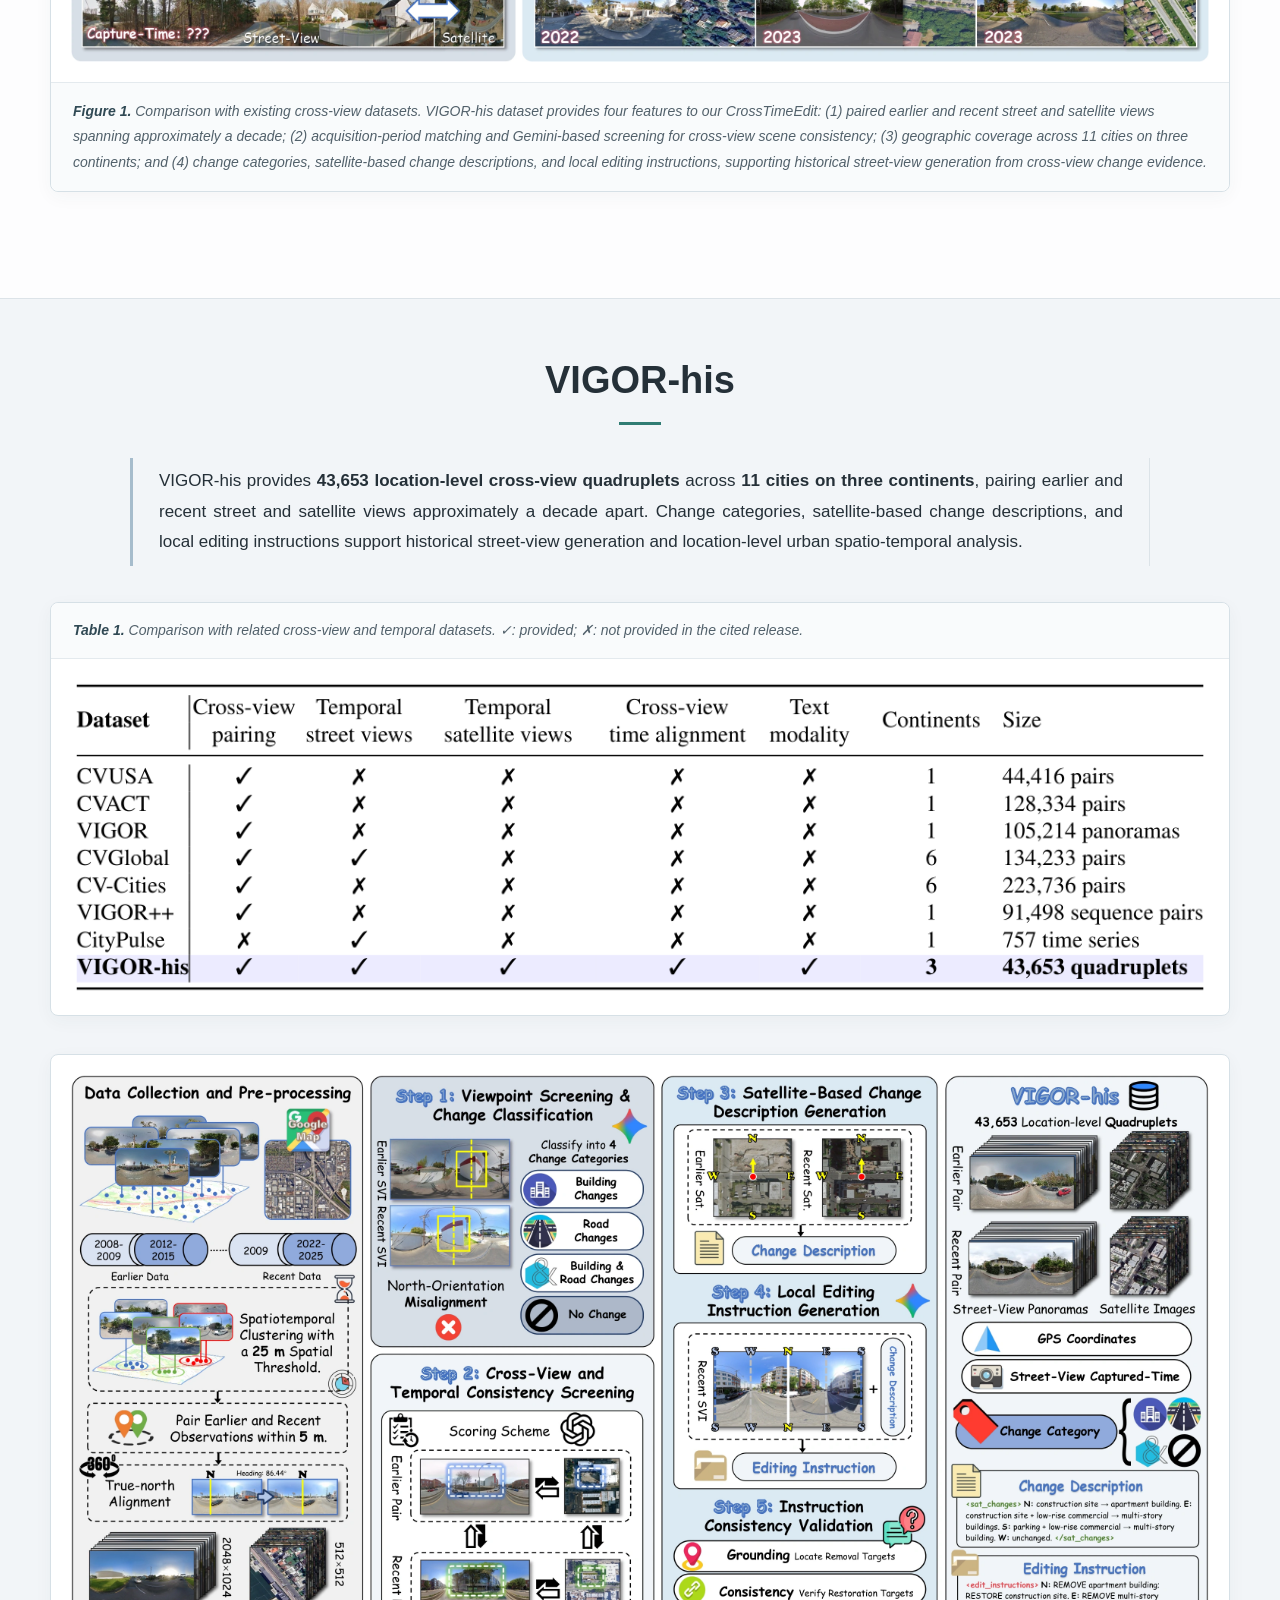
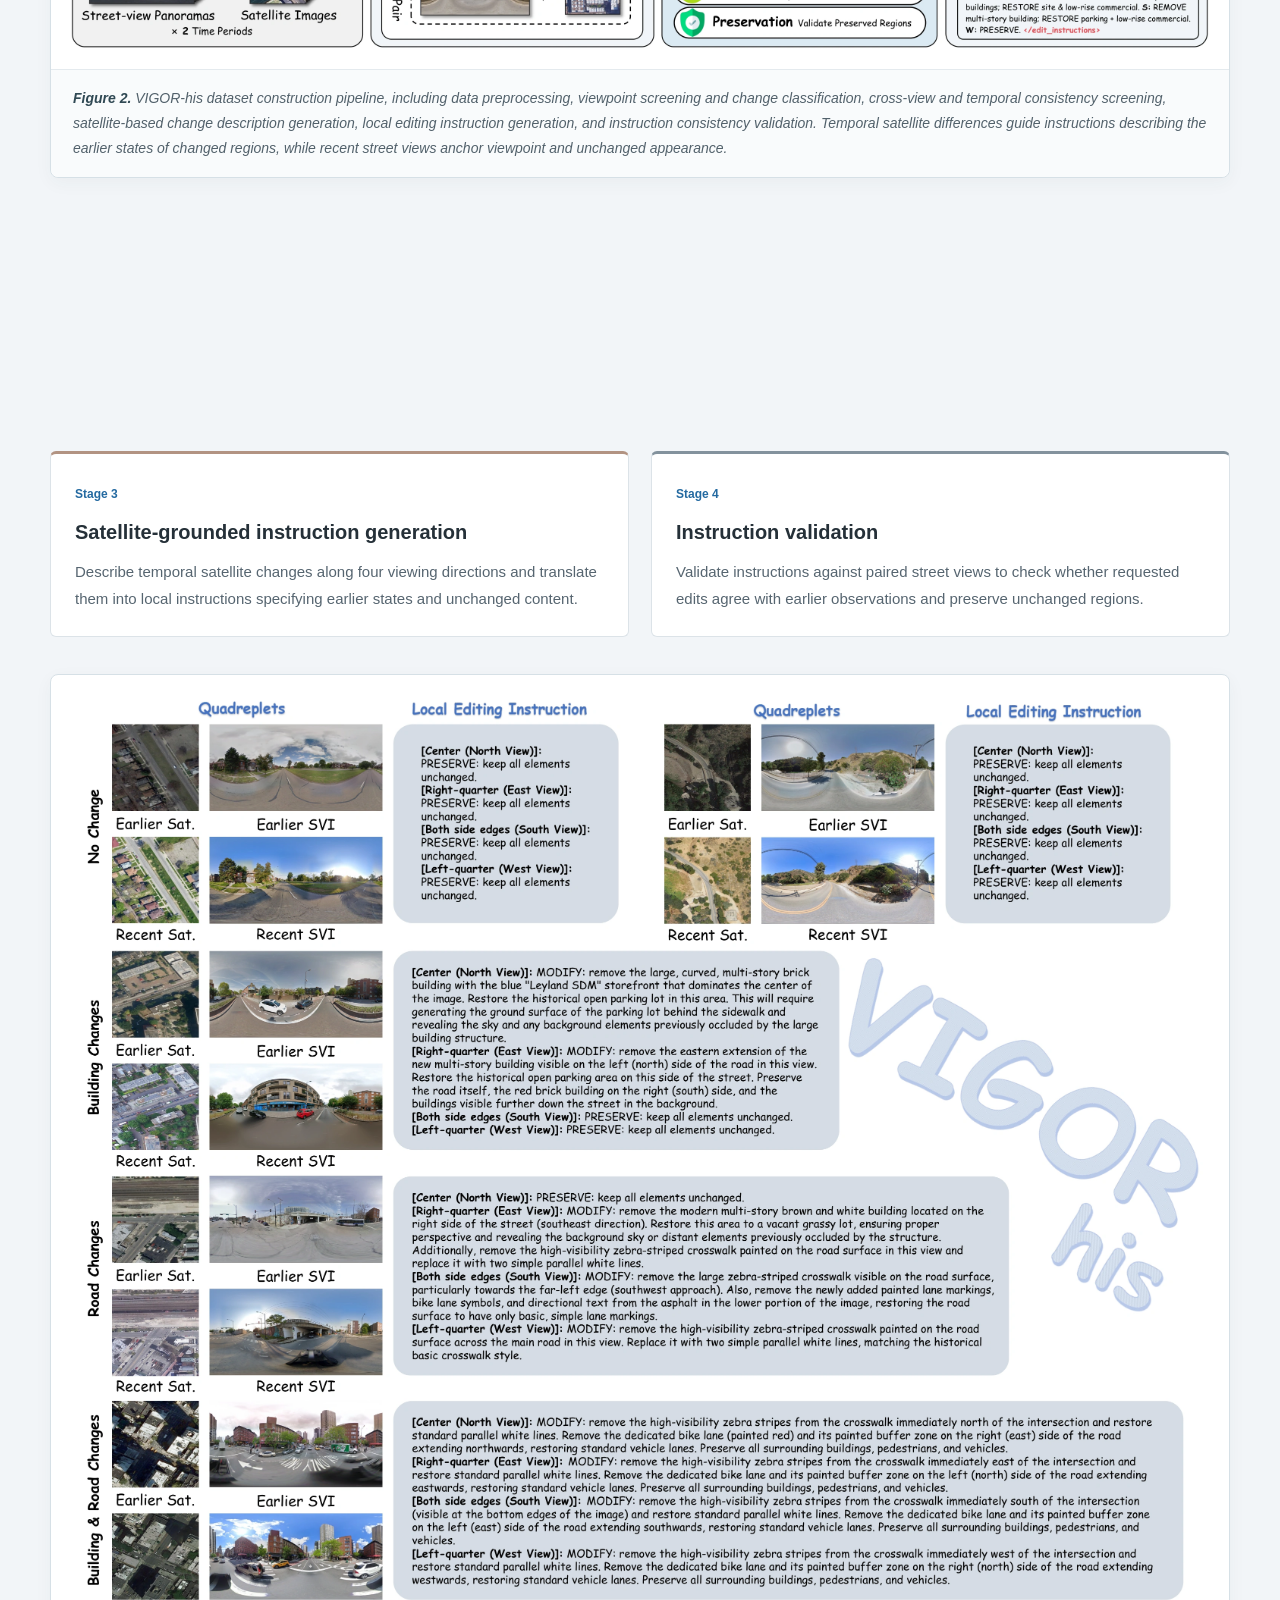
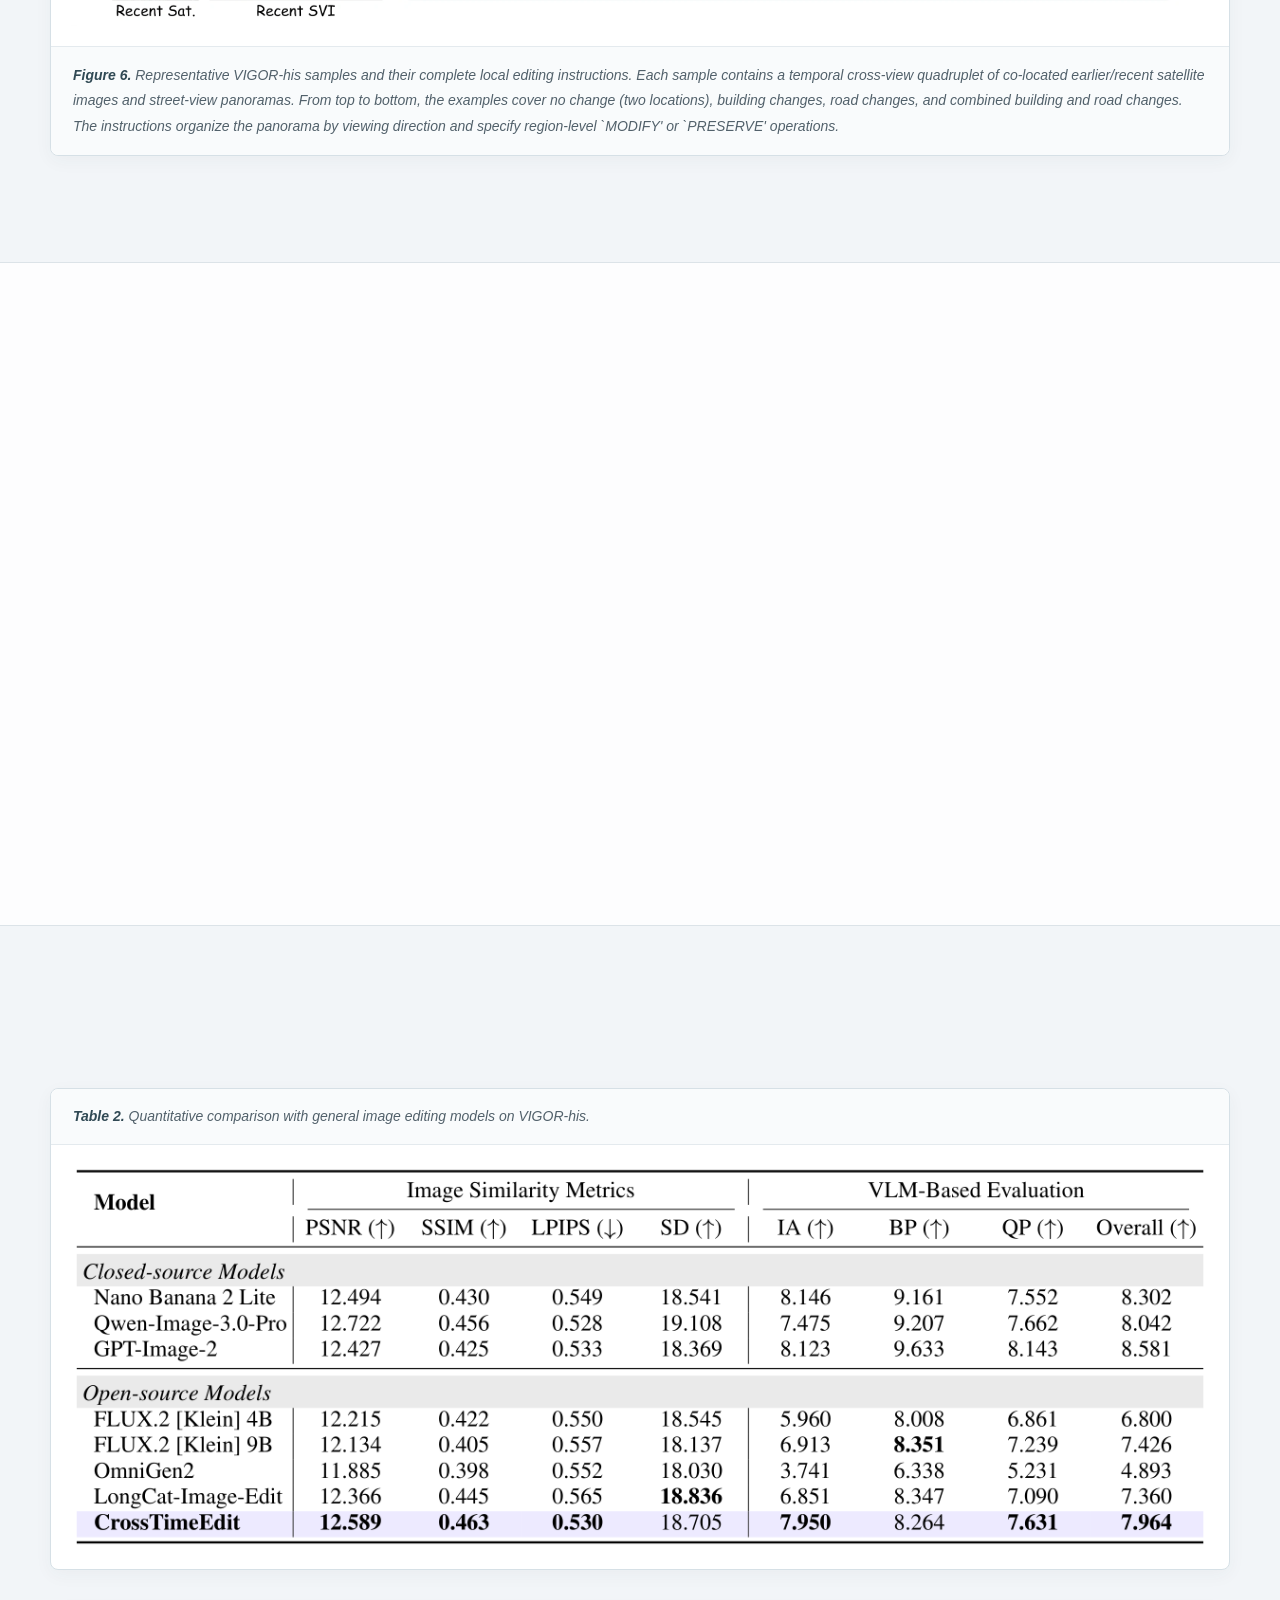
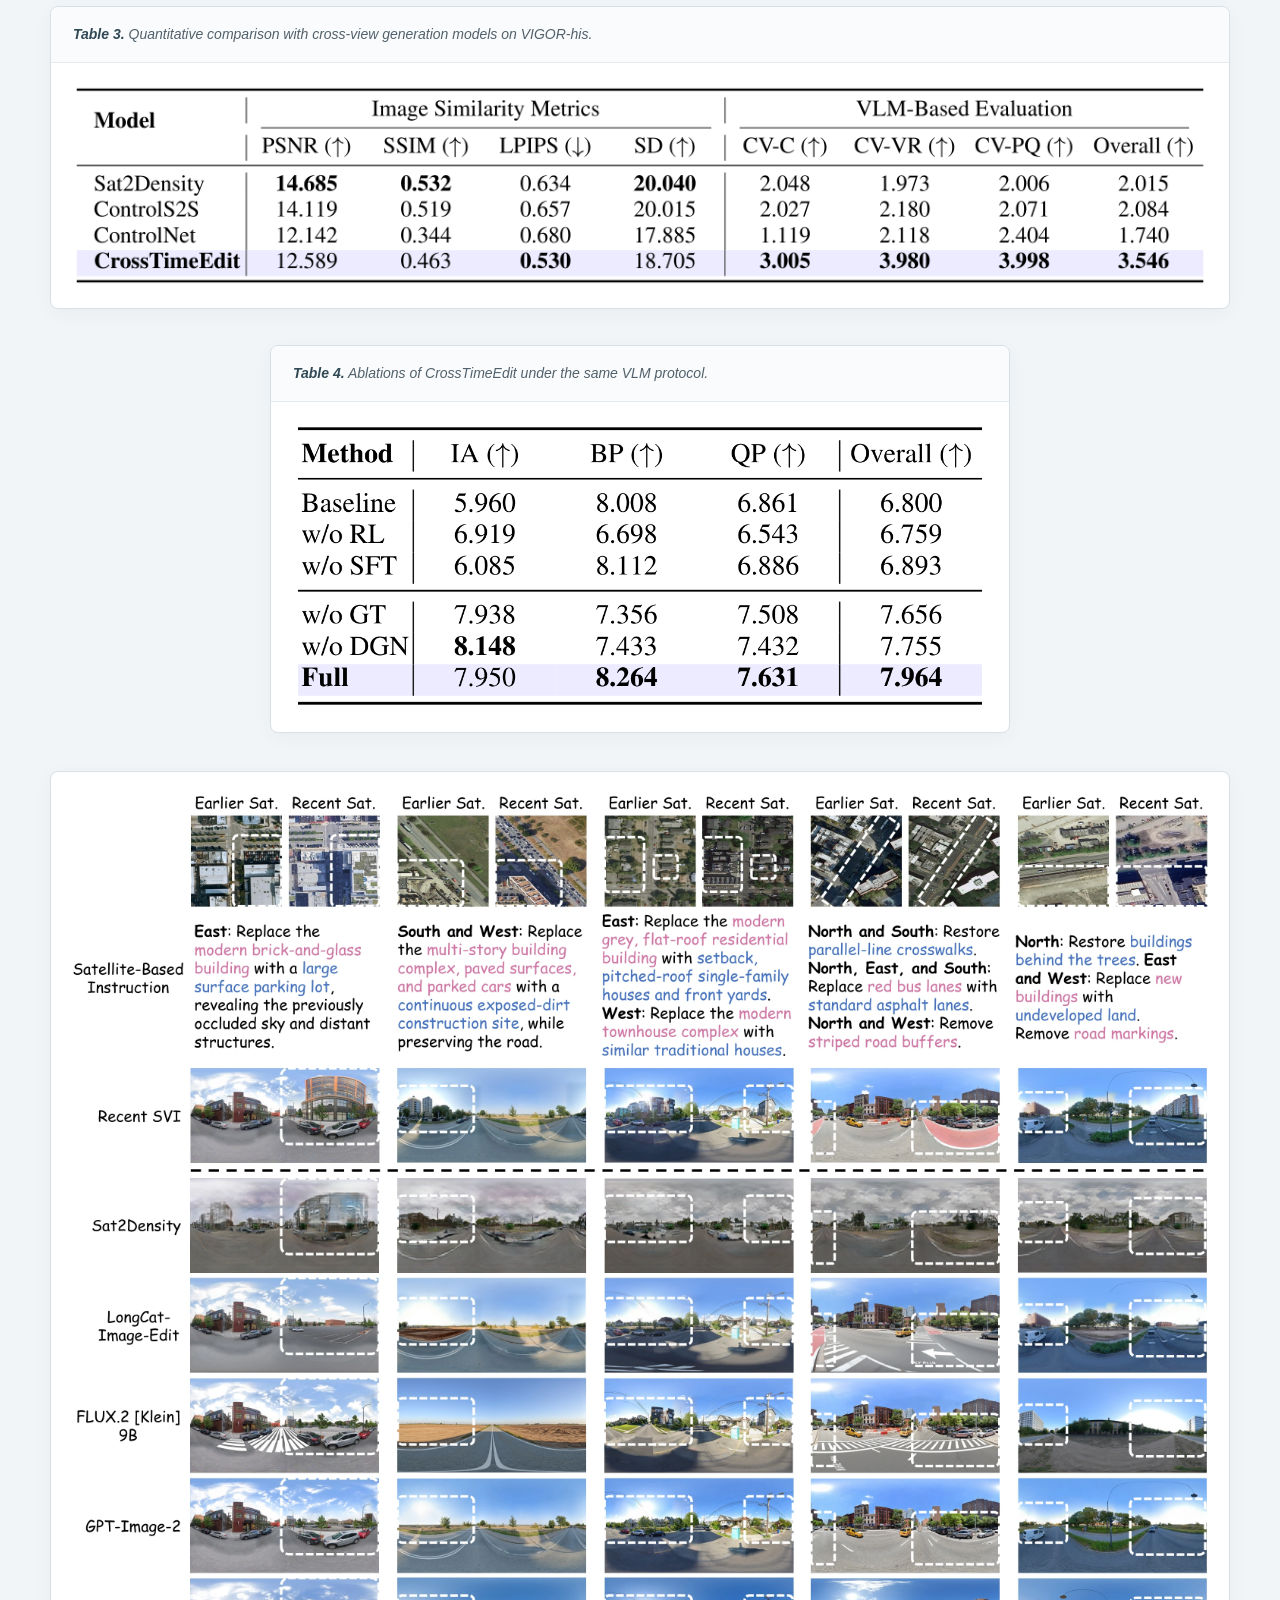
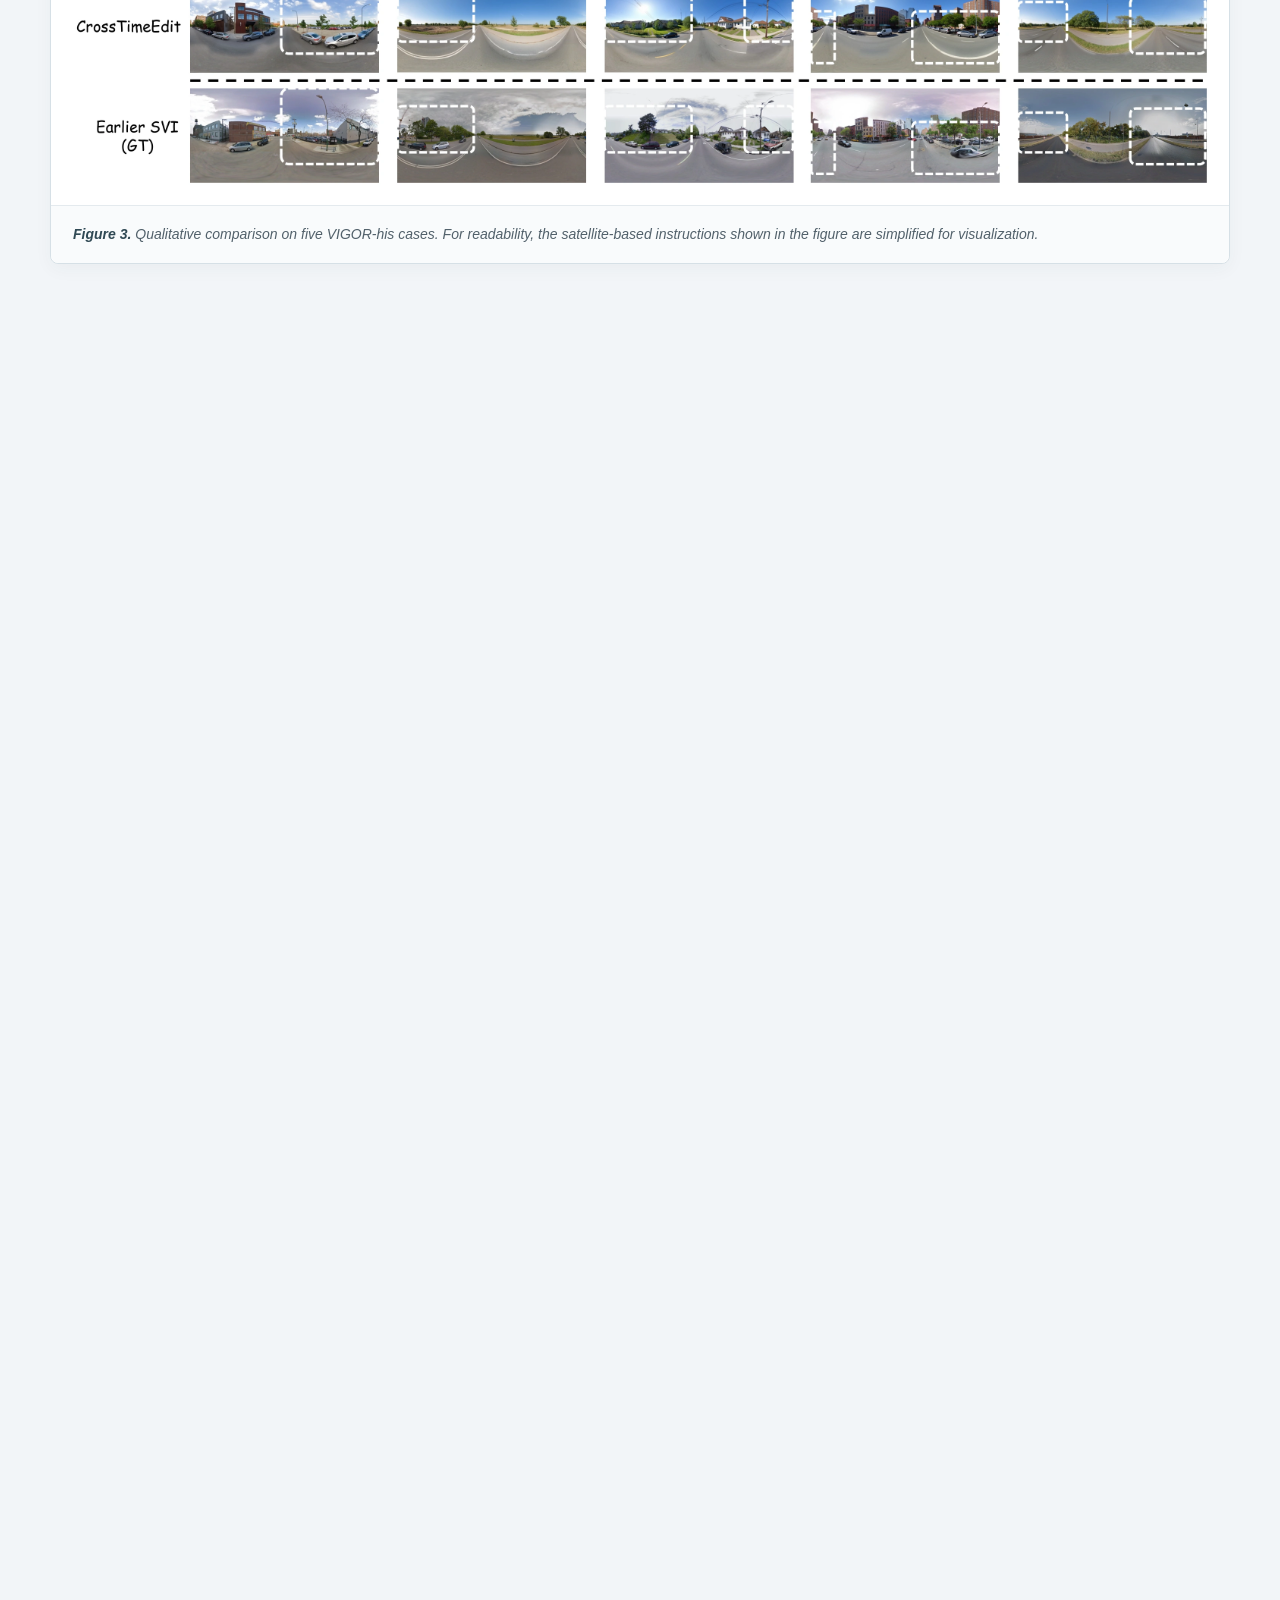
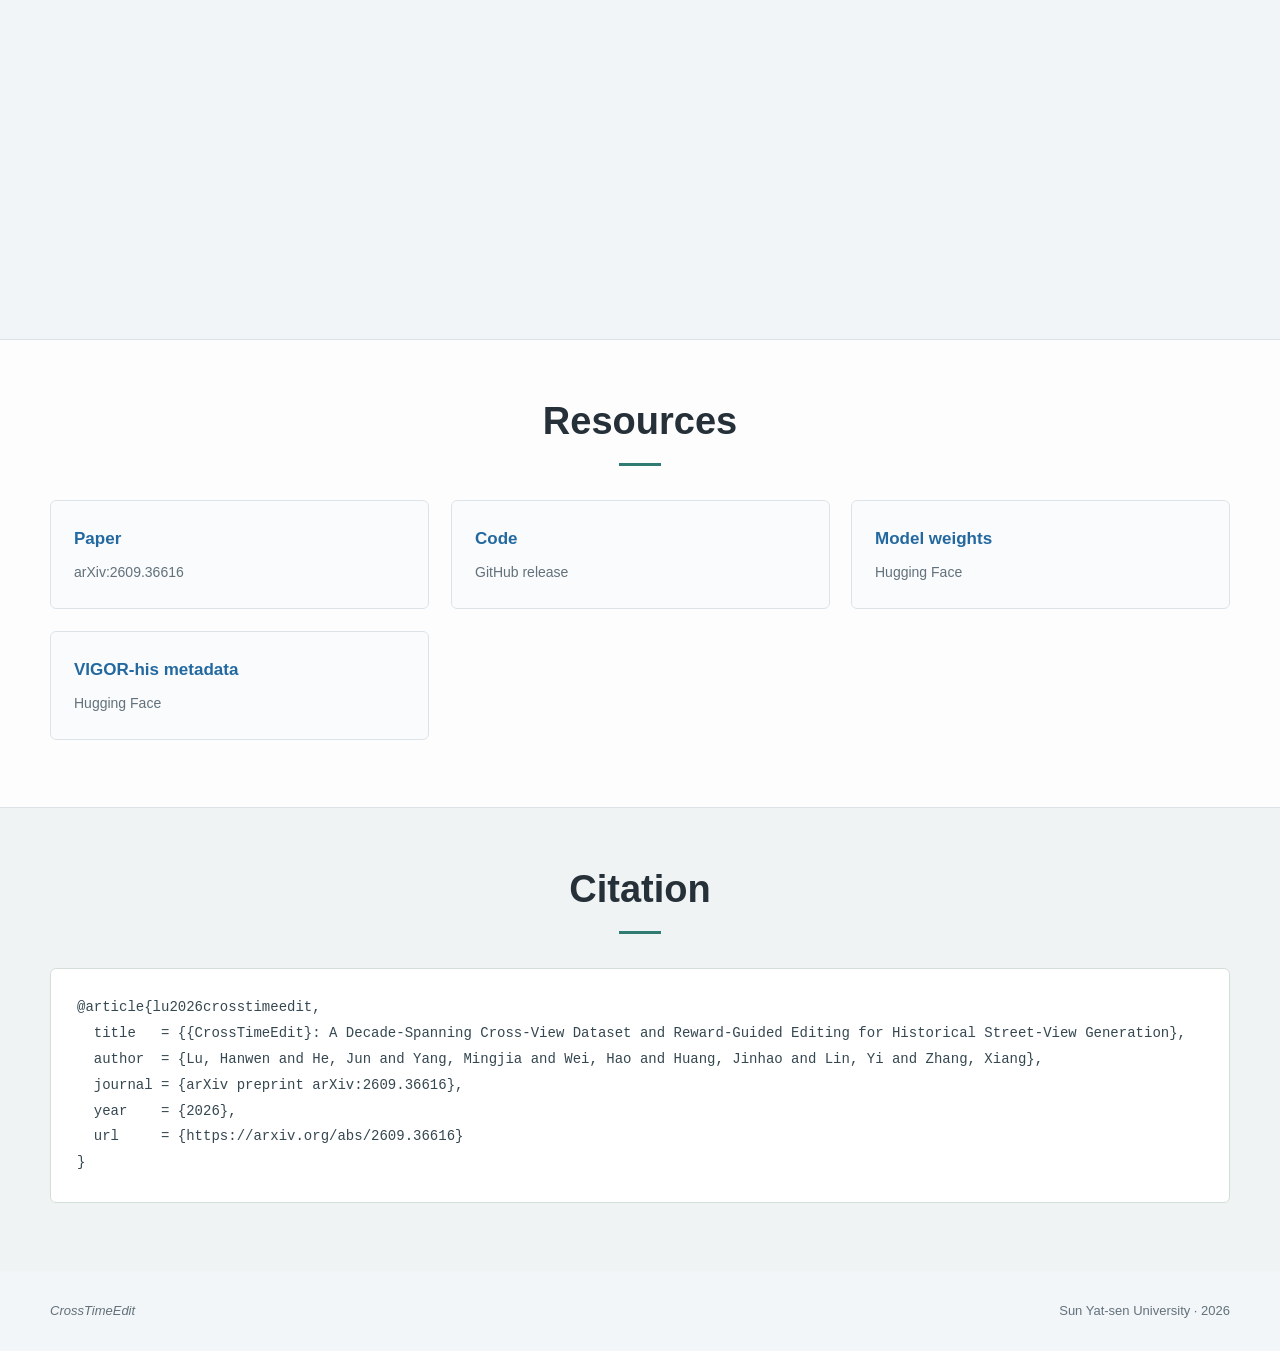
==== commit eaca2c6b: "Update project page citation" ====
--- a/index.html
+++ b/index.html
@@ -44,14 +44,12 @@
 <figure id="figure-8"><a href="assets/figure8.webp" target="_blank" rel="noopener" aria-label="Open Figure 8 at full resolution"><img width="3000" height="1068" src="assets/figure8.webp" alt="Qualitative comparison with cross-view generation models. Each row shows an earlier satellite image, outputs from Sat2Density and ControlS2S, the CrossTimeEdit output, and the corresponding earlier street-view ground truth." loading="lazy"></a><figcaption><em><strong>Figure 8.</strong> Qualitative comparison with cross-view generation models. Each row shows an earlier satellite image, outputs from Sat2Density and ControlS2S, the CrossTimeEdit output, and the corresponding earlier street-view ground truth.</em></figcaption></figure>
 </section>
 <section class="section wrap" id="resources"><h2>Resources</h2><div class="resources"><a href="https://arxiv.org/abs/2609.36616"><strong>Paper</strong><span>arXiv:2609.36616</span></a><a href="https://github.com/LuHanwen67/CrossTimeEdit-release"><strong>Code</strong><span>GitHub release</span></a><a href="https://huggingface.co/LuHanwen/CrossTimeEdit-LoRA"><strong>Model weights</strong><span>Hugging Face</span></a><a href="https://huggingface.co/datasets/LuHanwen/VIGOR-his-metadata"><strong>VIGOR-his metadata</strong><span>Hugging Face</span></a></div></section>
-<section class="section wrap" id="citation"><h2>Citation</h2><pre><code>@misc{lu2026crosstimeedit,
-  title  = {CrossTimeEdit: A Decade-Spanning Cross-View Dataset and Reward-Guided Editing for Historical Street-View Generation},
-  author = {Lu, Hanwen and He, Jun and Yang, Mingjia and Wei, Hao and Huang, Jinhao and Lin, Yi and Zhang, Xiang},
-  year   = {2026},
-  eprint = {2609.36616},
-  archivePrefix = {arXiv},
-  primaryClass = {cs.CV},
-  url    = {https://arxiv.org/abs/2609.36616}
+<section class="section wrap" id="citation"><h2>Citation</h2><pre><code>@article{lu2026crosstimeedit,
+  title   = {{CrossTimeEdit}: A Decade-Spanning Cross-View Dataset and Reward-Guided Editing for Historical Street-View Generation},
+  author  = {Lu, Hanwen and He, Jun and Yang, Mingjia and Wei, Hao and Huang, Jinhao and Lin, Yi and Zhang, Xiang},
+  journal = {arXiv preprint arXiv:2609.36616},
+  year    = {2026},
+  url     = {https://arxiv.org/abs/2609.36616}
 }</code></pre></section>
 </main><footer class="wrap"><em>CrossTimeEdit</em><span>Sun Yat-sen University · 2026</span></footer>
 </body>
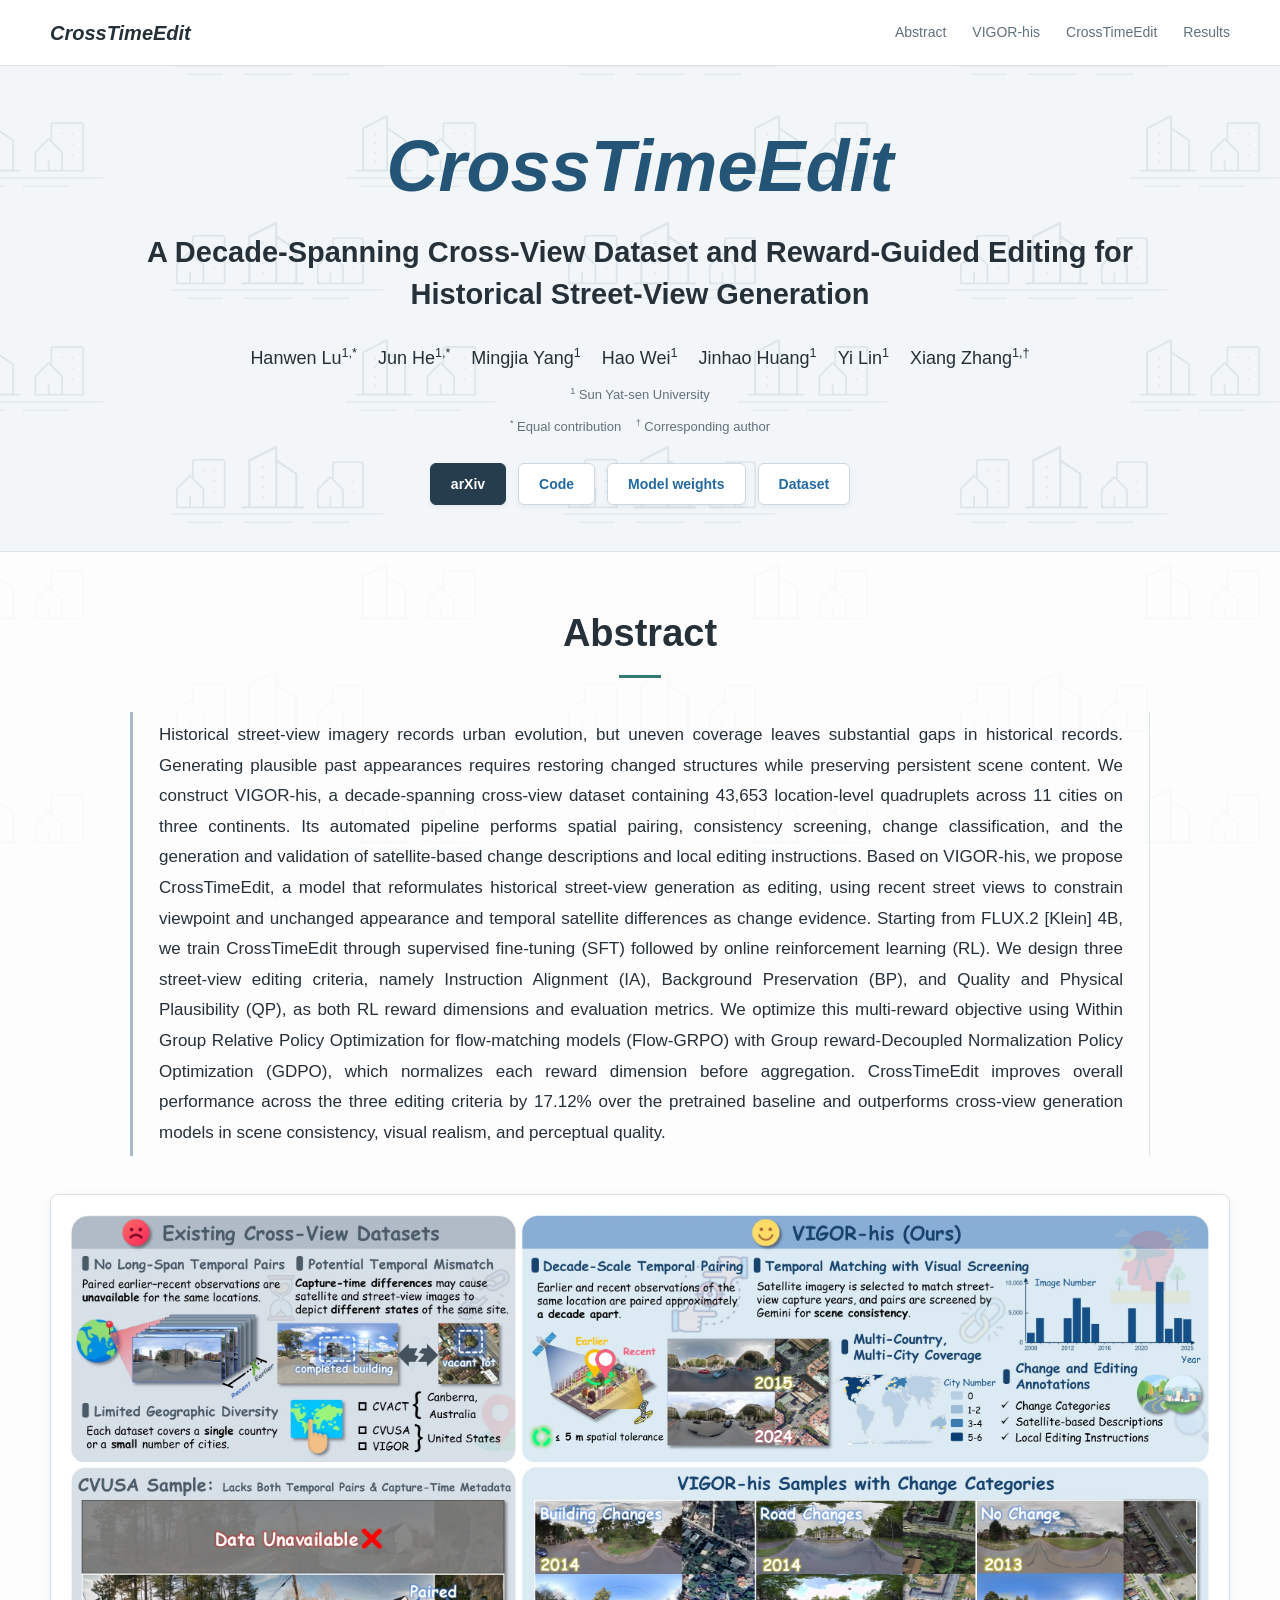
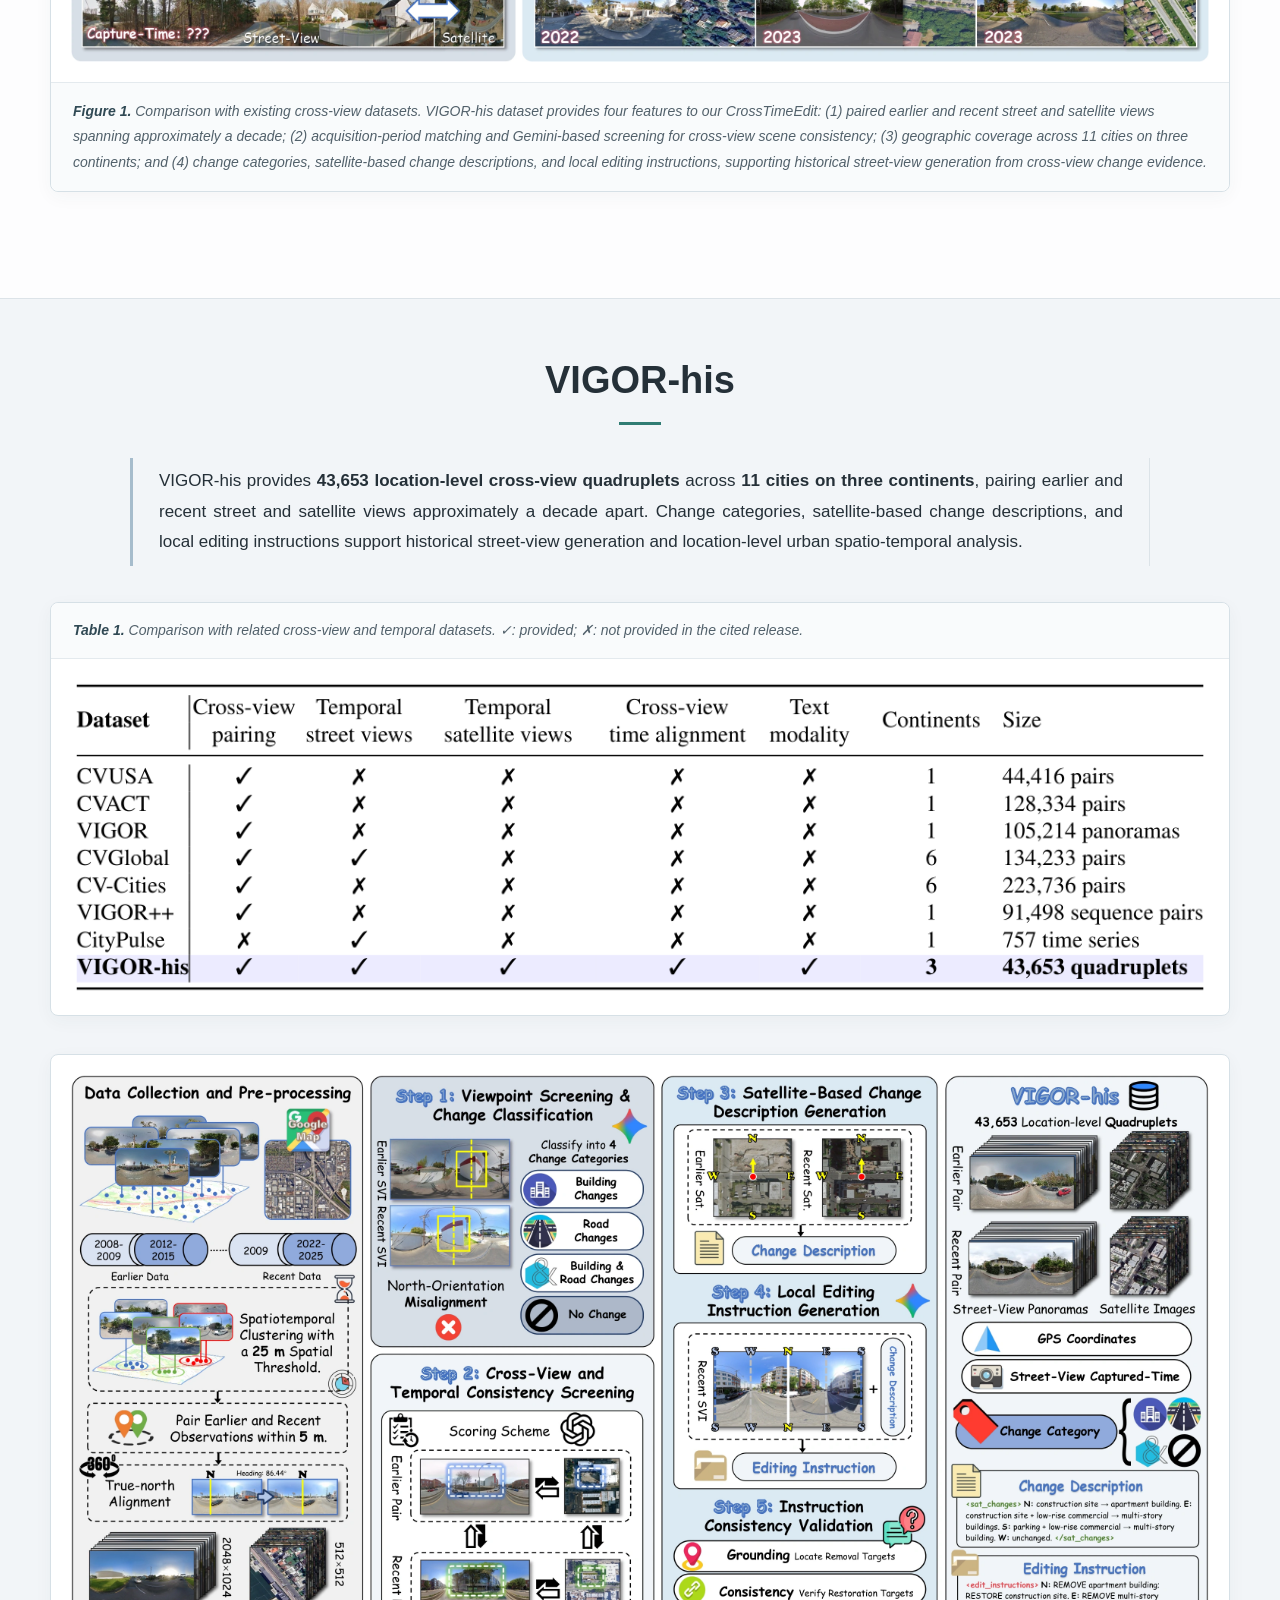
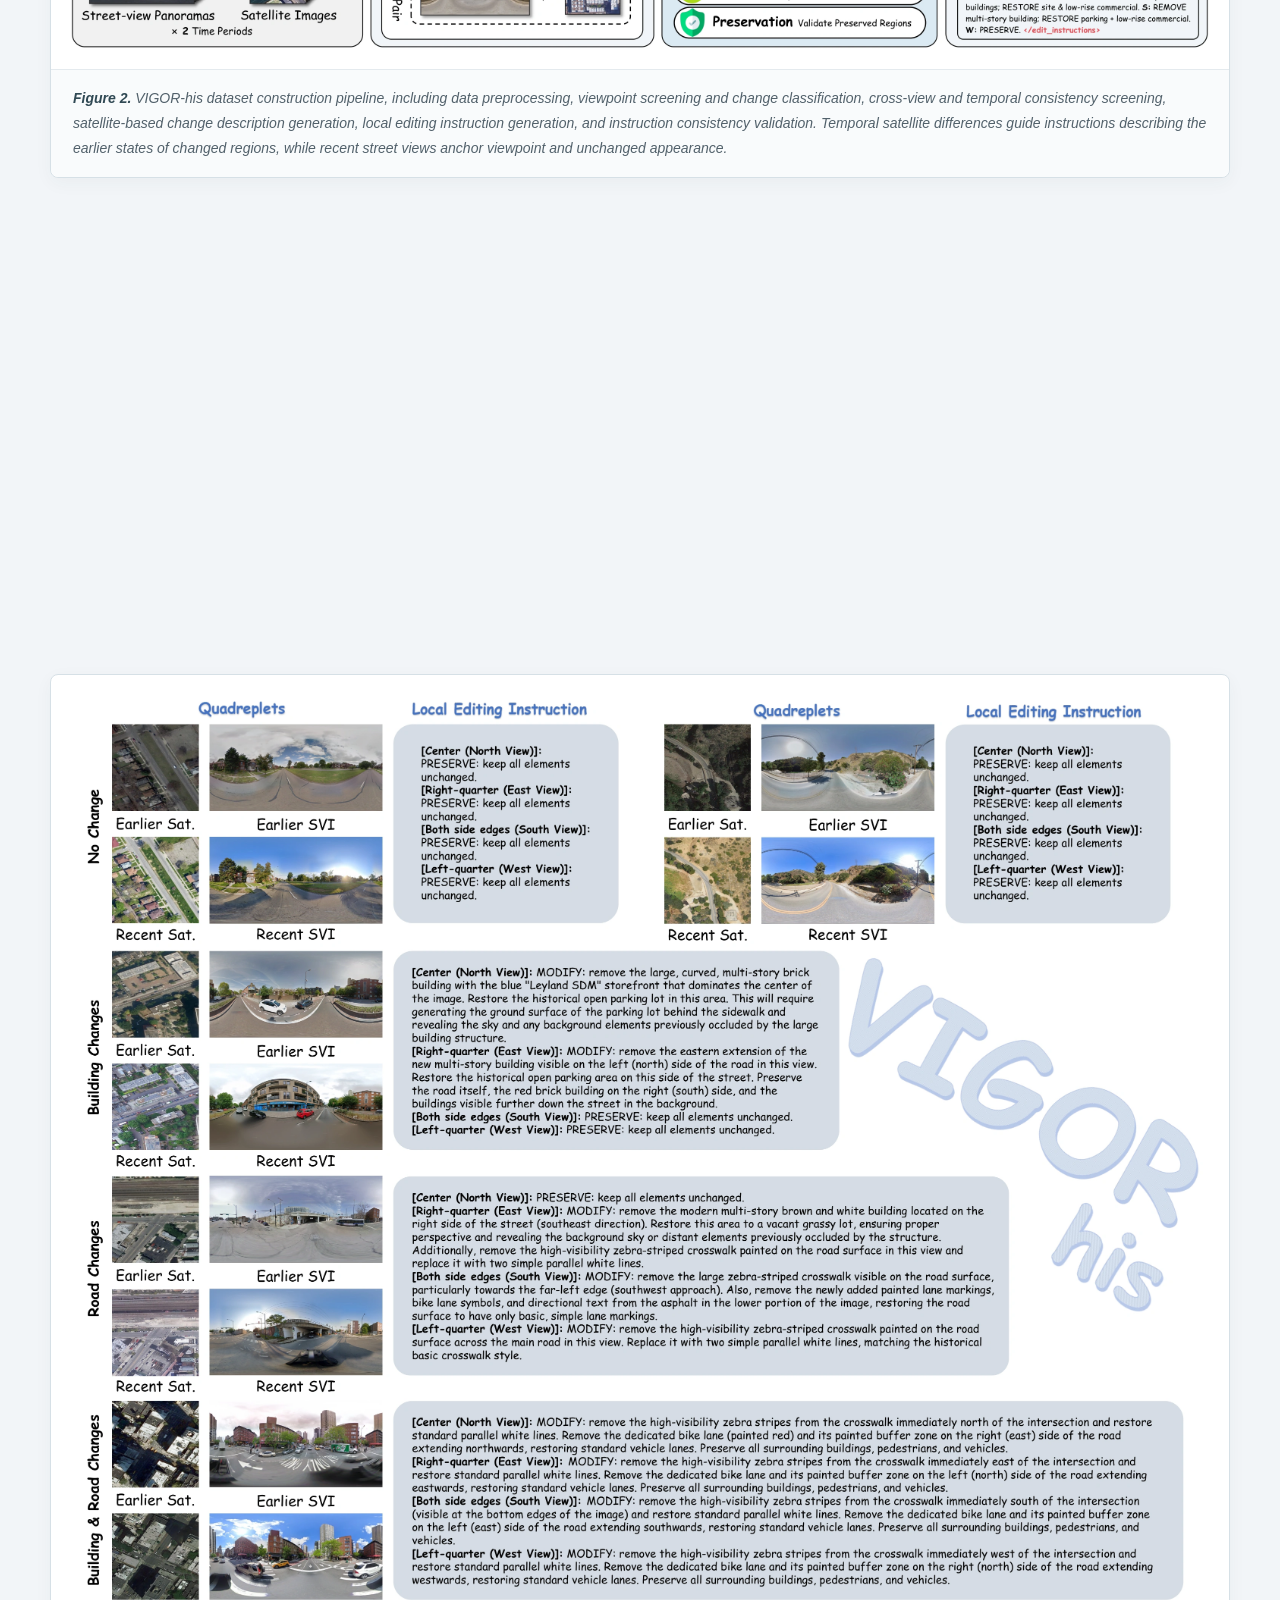
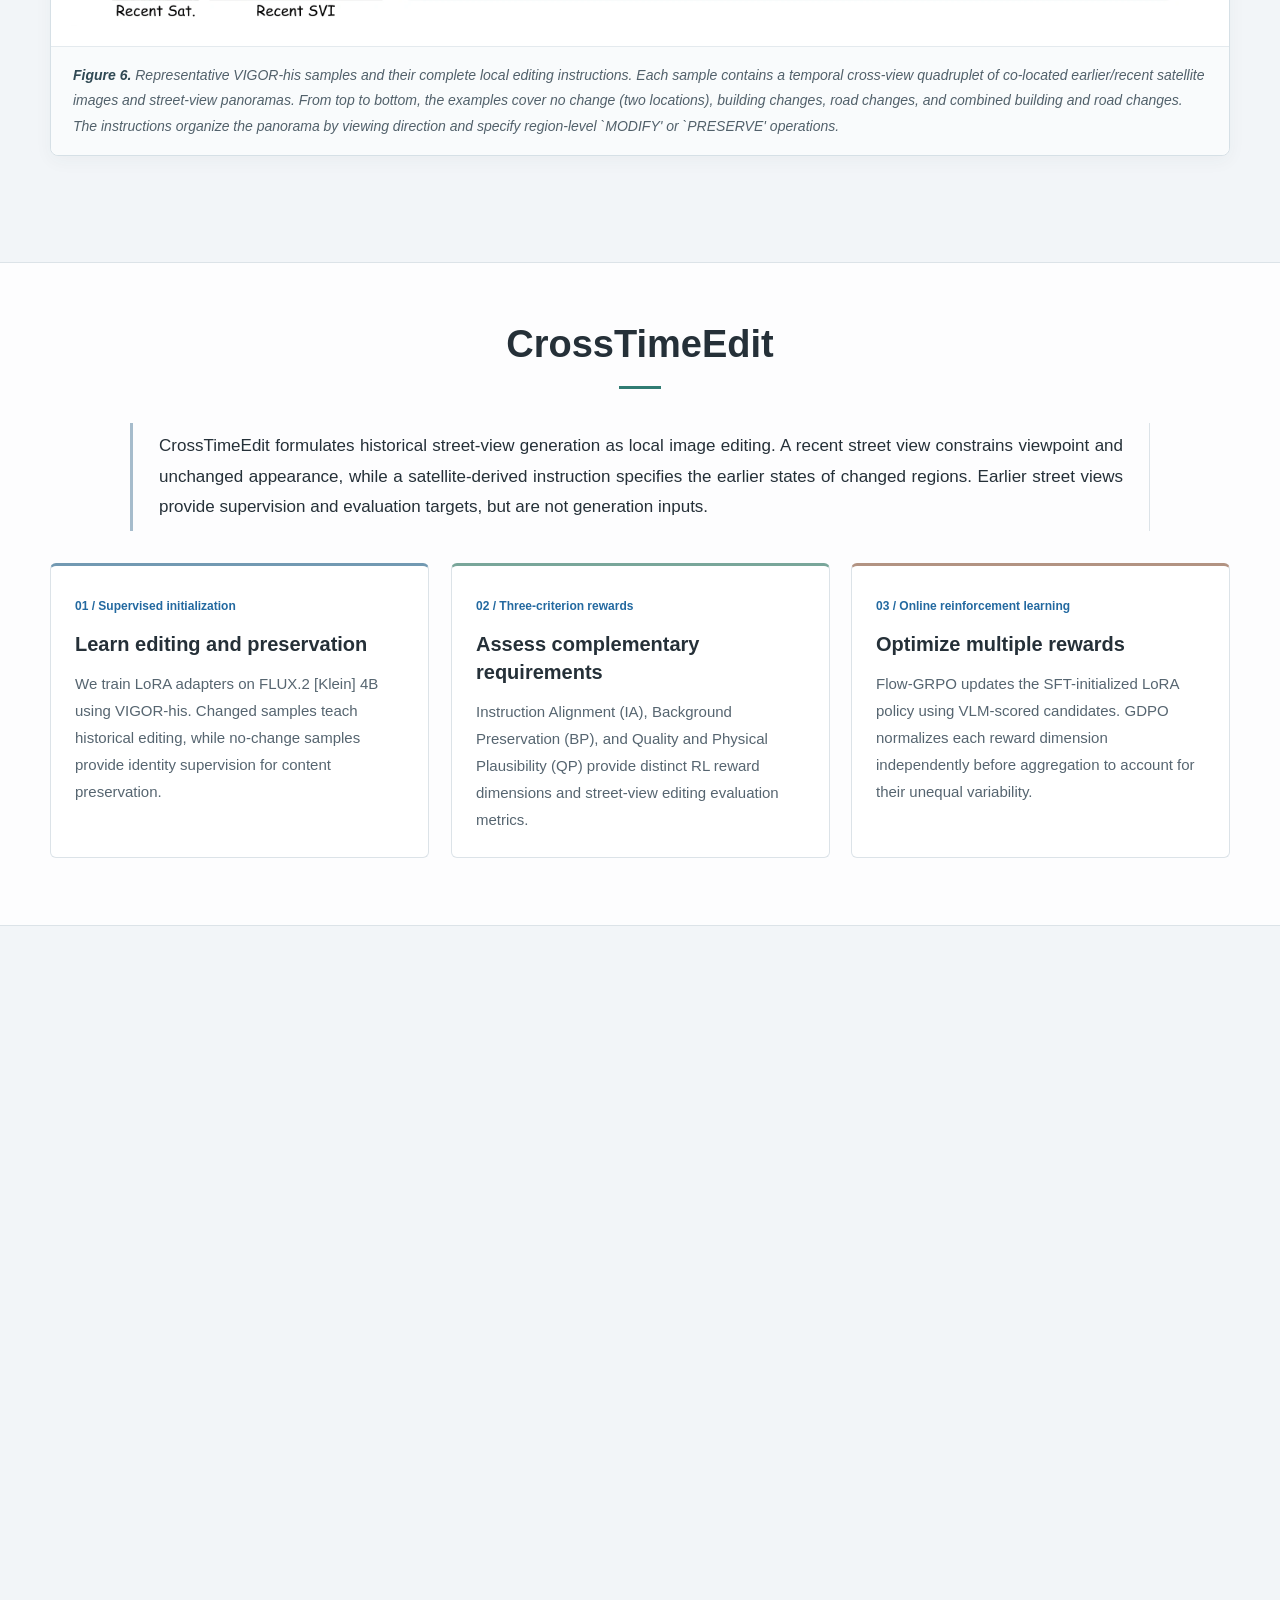
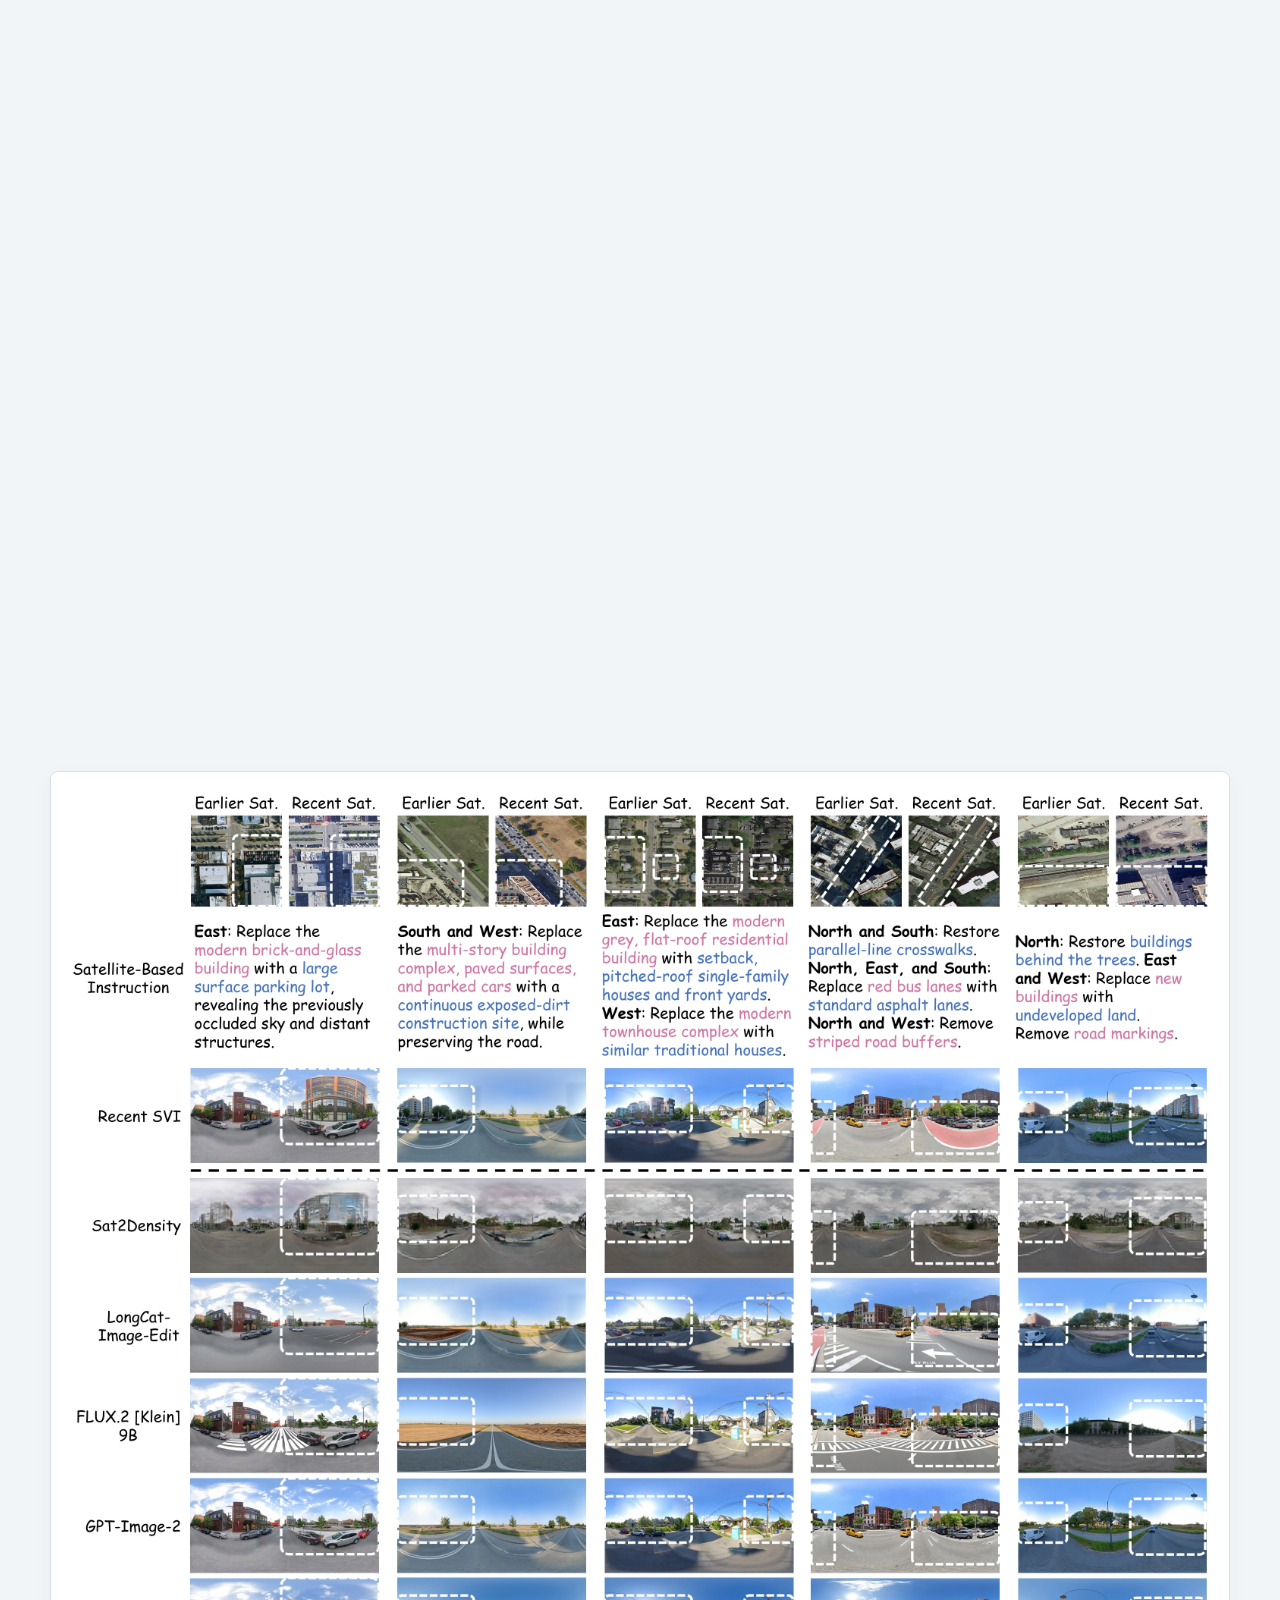
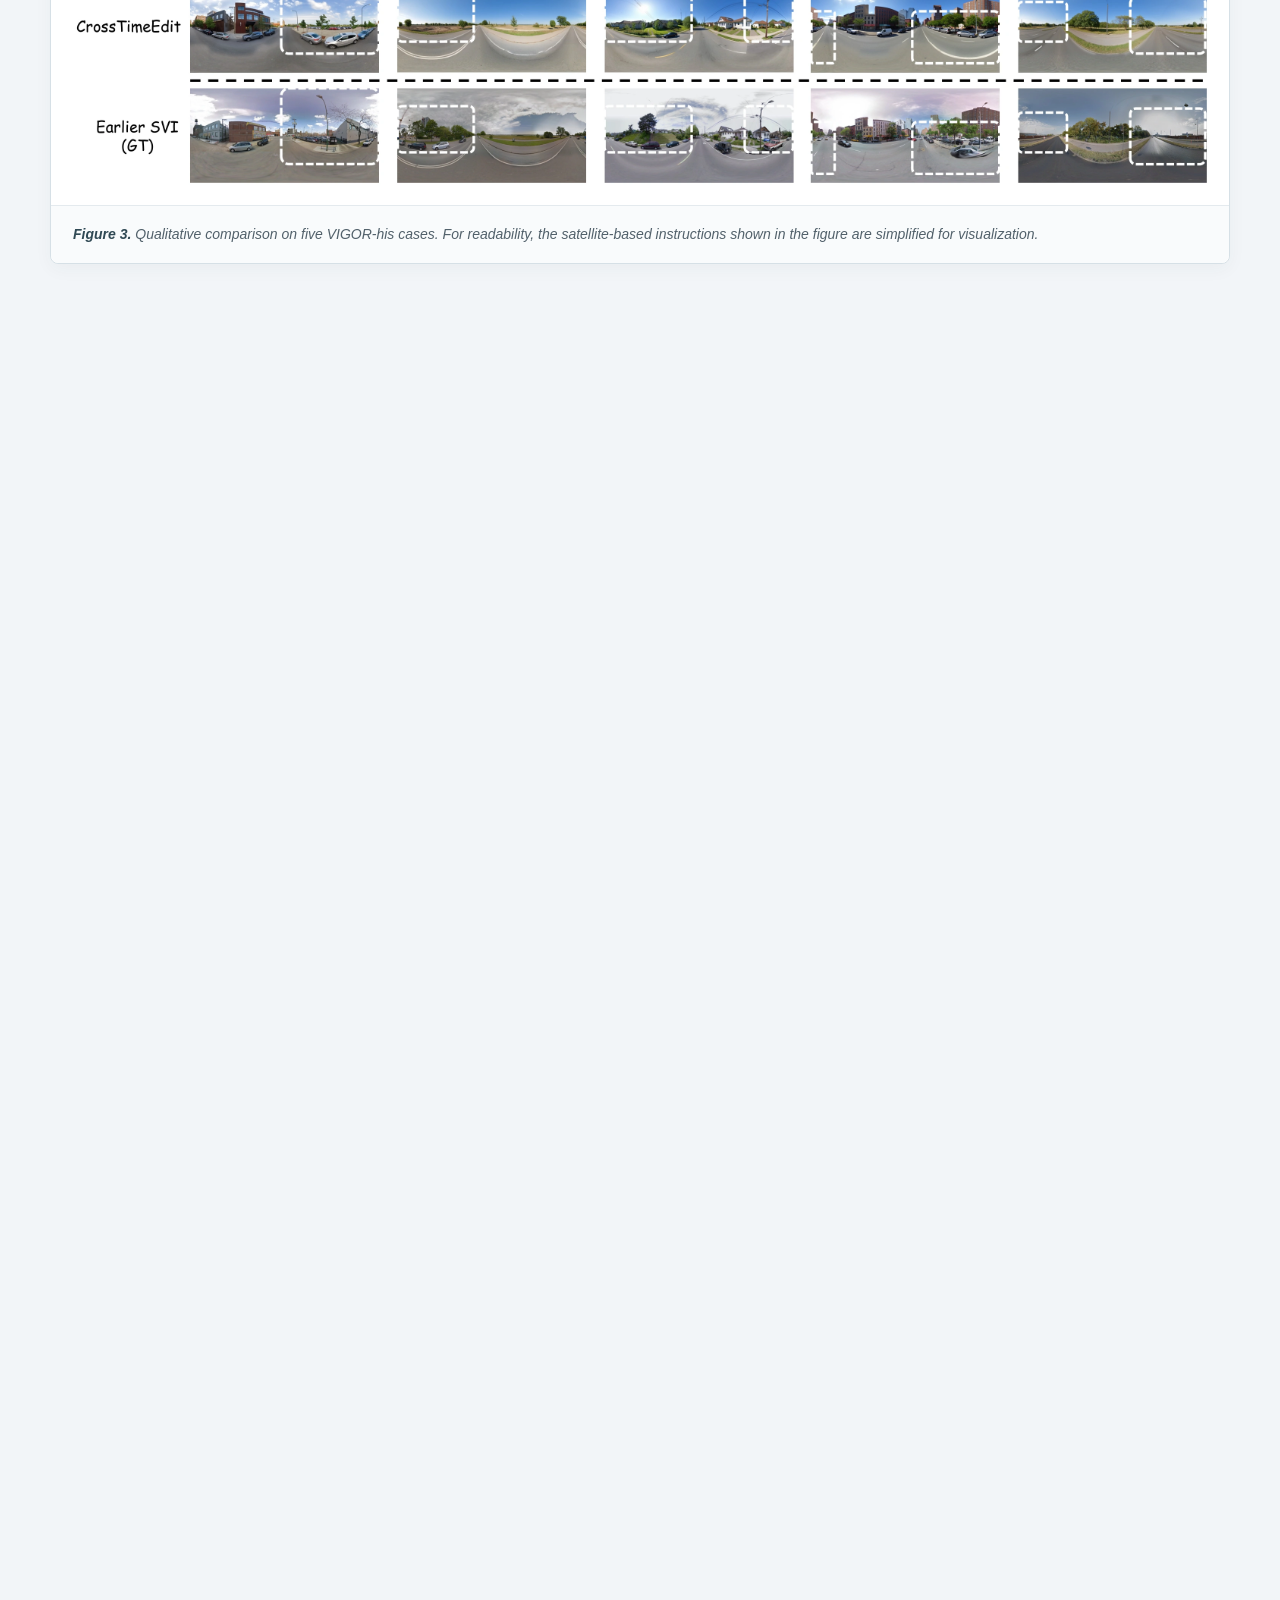
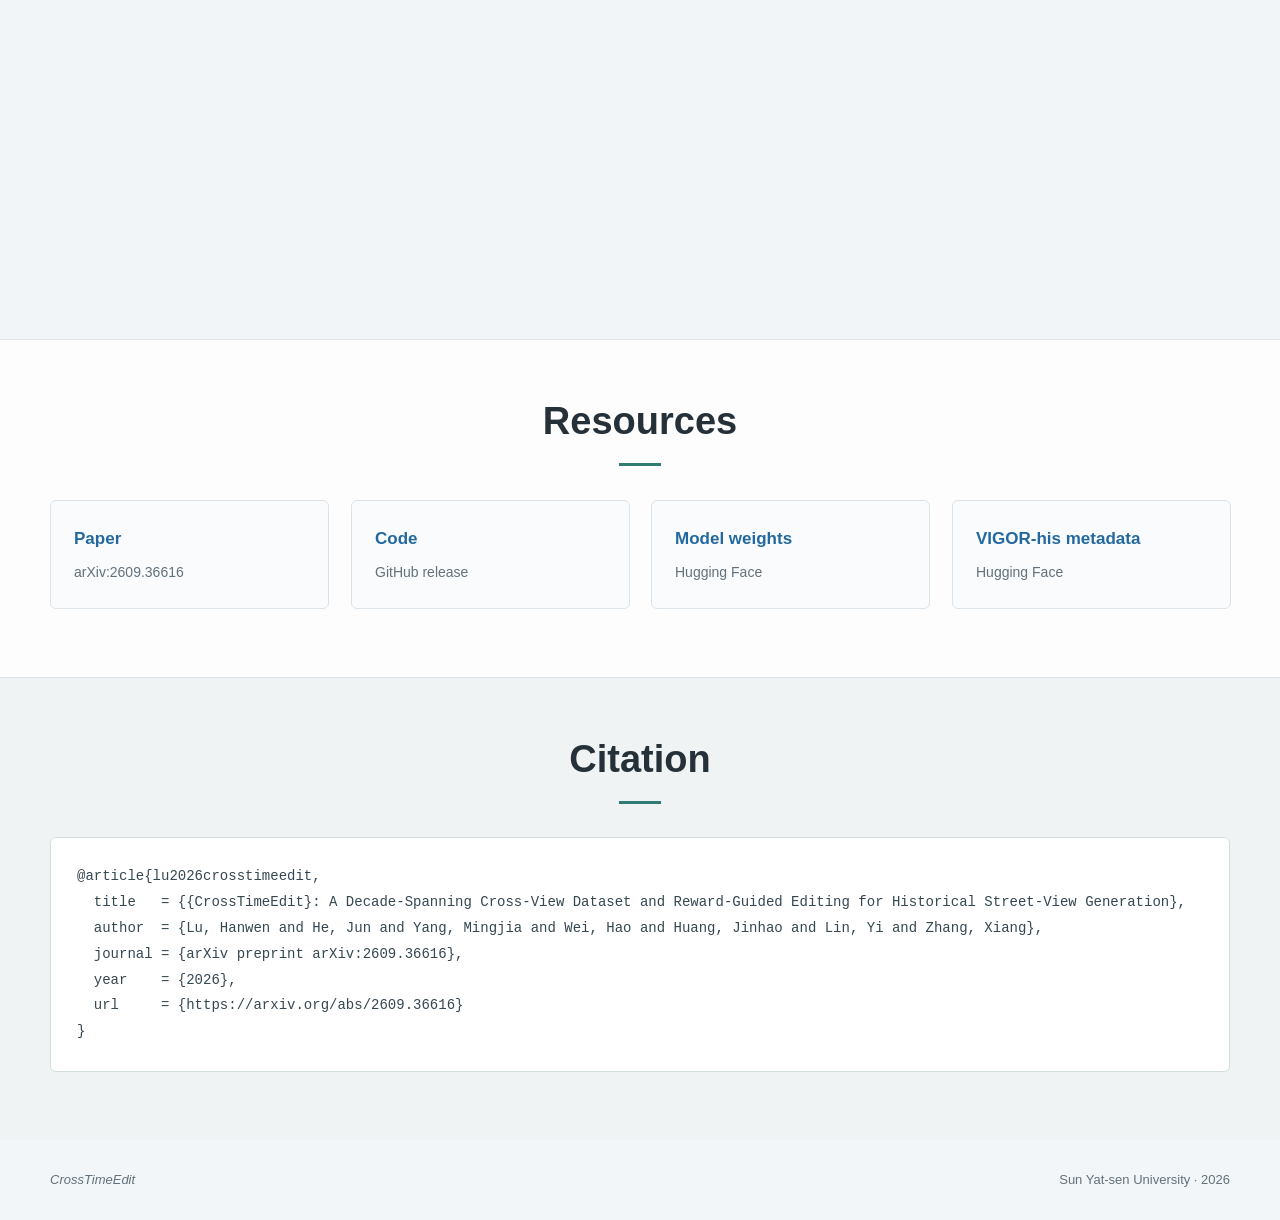
==== commit c93e30d2: "Refresh page stylesheet cache" ====
--- a/index.html
+++ b/index.html
@@ -5,7 +5,7 @@
 <meta name="viewport" content="width=device-width, initial-scale=1">
 <meta name="description" content="CrossTimeEdit and VIGOR-his: a decade-spanning cross-view dataset and reward-guided editing for historical street-view generation.">
 <title>CrossTimeEdit</title>
-<link rel="stylesheet" href="style.v4.css?v=20260928-title-restored">
+<link rel="stylesheet" href="style.v4.css?v=20260930-resources-grid">
 <script src="reveal.js?v=20260928-reveal-natural-exit" defer></script>
 </head>
 <body>
--- a/style.v4.css
+++ b/style.v4.css
@@ -56,7 +56,7 @@
 .stage-label { color:var(--accent); font-size:12px; font-weight:700; }
 h3 { font-size:20px; line-height:1.4; margin:9px 0 12px; font-weight:700; }
 article p { font-size:15px; line-height:1.8; margin:0; color:#566570; }
-.resources { display:grid; grid-template-columns:repeat(3,minmax(0,1fr)); gap:22px; }
+.resources { display:grid; grid-template-columns:repeat(4,minmax(0,1fr)); gap:22px; }
 .resources > a { padding:23px; border:1px solid var(--line); border-radius:6px; background:#f9fbfc; transition:background .15s; }
 .resources > a:hover { background:#eaf2f6; text-decoration:none; }
 .resources strong,.resources span { display:block; }
@@ -66,7 +66,7 @@
 .reveal-ready [data-reveal] { opacity:0; transform:translate3d(0,24px,0); transition:opacity .7s ease,transform .7s cubic-bezier(.22,1,.36,1); transition-delay:var(--reveal-delay,0ms); will-change:opacity,transform; }
 .reveal-ready [data-reveal].is-resetting { transition:none; }
 .reveal-ready [data-reveal].is-visible { opacity:1; transform:translate3d(0,0,0); }
-@media(max-width:850px) { .method-steps { grid-template-columns:1fr; } h1 { font-size:60px; } .subtitle { font-size:25px; } }
+@media(max-width:850px) { .method-steps { grid-template-columns:1fr; } .resources { grid-template-columns:repeat(2,minmax(0,1fr)); } h1 { font-size:60px; } .subtitle { font-size:25px; } }
 @media(max-width:600px) {
 .wrap { width:calc(100% - 32px); } body { font-size:16px; }
 .map-backdrop::before { background-size:294px 168px; opacity:.12; }
